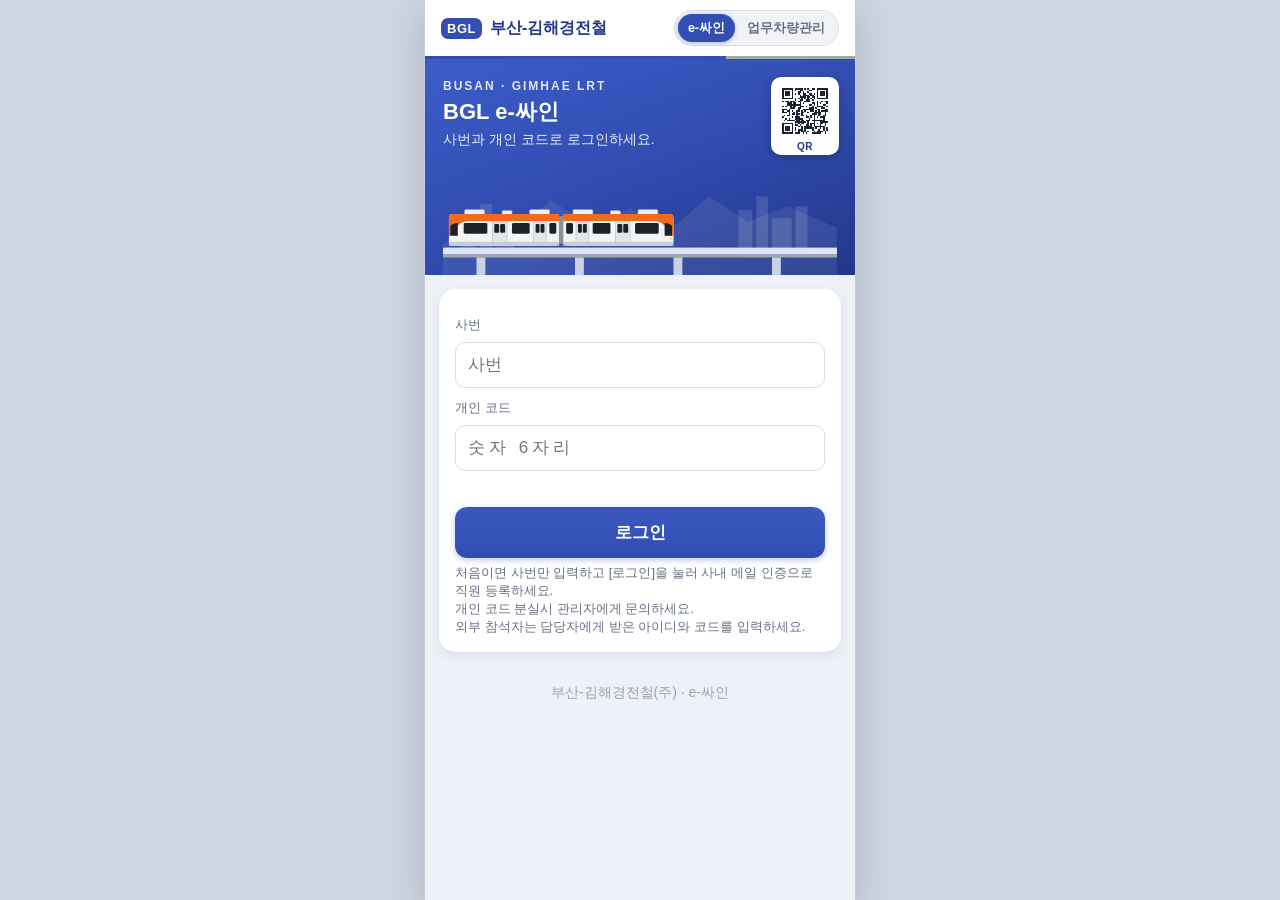
==== car.html @ 0f2ae74e "업무차량관리: 차량 관리 버튼 없앰, 목록 아래 차량 등록 박스, 카드 밀기(왼쪽 운행 기록·전표 등록, 오른쪽 차량 삭제) Co-Authored-By: Claude Opus 5." ====
<!DOCTYPE html>
<html lang="ko">
<head>
<meta charset="utf-8">
<link rel="preconnect" href="https://script.google.com" crossorigin>
<link rel="preconnect" href="https://script.googleusercontent.com" crossorigin>
<meta name="viewport" content="width=device-width, initial-scale=1, viewport-fit=cover">
<title>업무차량관리</title>
<style>
  /* 부산-김해경전철 CI 색 (전자서명 화면과 같음) */
  :root { --bg:#eef1f7; --card:#fff; --text:#1b2333; --sub:#667085; --pri:#324eb3; --pri2:#22378a; --gray:#9fa9aa; --ok:#12833b; --line:#d8dde8; --warn:#9a5b00; }
  * { box-sizing:border-box; -webkit-tap-highlight-color:transparent; }
  html, body { margin:0; height:100%; }
  html { touch-action:manipulation; }   /* 휴대폰: 두 번 탭 확대 제스처 끔 */
  body { font-family:-apple-system,"Noto Sans KR","Malgun Gothic",sans-serif; background:var(--bg); color:var(--text); }
  .hidden { display:none !important; }
  button { font-family:inherit; }

  /* ---------- 카메라 화면 ---------- */
  #cam { position:fixed; inset:0; display:flex; flex-direction:column; background:#111318; color:#fff; }
  .camTop { display:flex; align-items:center; justify-content:space-between; gap:8px; padding:calc(10px + env(safe-area-inset-top)) 16px 10px; }
  .camTop b { font-size:17px; flex:1; min-width:0; }
  .dnBtn { flex:none; height:34px; padding:0 12px; border-radius:17px; border:1.5px solid rgba(255,255,255,.5); background:rgba(255,255,255,.14); color:#fff; font-size:14px; font-weight:800; font-family:inherit; }
  .dnBtn.night { background:#1e2a5a; border-color:#8ea2ff; color:#dfe5ff; }
  .round { width:44px; height:44px; border-radius:50%; border:0; background:rgba(255,255,255,.14); color:#fff; display:flex; align-items:center; justify-content:center; }
  .round.on { background:#ffd34d; color:#1b2333; }
  .view { position:relative; flex:1; overflow:hidden; min-height:0; }
  #video { position:absolute; inset:0; width:100%; height:100%; object-fit:cover; transform-origin:50% 50%; background:#000; }
  .guide { position:absolute; left:8%; right:8%; top:38px; height:0; padding-bottom:26%; border:3px dashed #fff; border-radius:14px;
           box-shadow:0 0 0 9999px rgba(0,0,0,.45); }
  .guide.hit { border-style:solid; border-color:#5ee08a; }
  .camHint { position:absolute; z-index:2; left:0; right:0; top:10px; text-align:center; font-size:15px; margin:0; text-shadow:0 1px 3px #000; }
  .live { position:absolute; z-index:2; left:0; right:0; text-align:center; font-size:30px; font-weight:800; letter-spacing:2px; text-shadow:0 1px 4px #000; pointer-events:none; }
  .camCtl { position:absolute; left:0; right:0; bottom:14px; display:flex; flex-direction:column; align-items:center; gap:12px; }
  .ctlRow { display:flex; flex-wrap:wrap; justify-content:center; gap:6px; }   /* 밝기·줌 한 줄 */
  .zoom { display:flex; gap:4px; padding:4px; border-radius:999px; background:rgba(20,22,30,.75); }
  .zoom button { width:36px; height:40px; border-radius:999px; border:0; background:transparent; color:#fff; font-size:14px; }
  .zoom button.on { background:#fff; color:#1b2333; font-weight:800; font-size:15px; }
  .exp { display:flex; align-items:center; gap:4px; padding:4px; border-radius:999px; background:rgba(20,22,30,.75); font-size:13px; }
  .exp button { width:34px; height:40px; border-radius:999px; border:0; background:rgba(255,255,255,.14); color:#fff; font-size:20px; line-height:1; }
  .exp span { min-width:52px; text-align:center; }
  .exp b { font-size:15px; }
  .pill { padding:6px 12px; border-radius:999px; background:rgba(20,22,30,.8); font-size:13px; }
  .shRow { display:flex; align-items:center; justify-content:center; gap:22px; }
  .shutter { width:68px; height:68px; border-radius:50%; border:4px solid #fff; background:rgba(255,255,255,.25); }
  .shutter:active { background:#fff; }
  .txtBtn { border:0; background:transparent; color:#fff; font-size:14px; text-decoration:underline; min-height:44px; padding:0 6px; }
  .fallback { position:absolute; inset:0; display:flex; flex-direction:column; align-items:center; justify-content:center; gap:14px; padding:24px; text-align:center; }
  .fallback p { margin:0; font-size:15px; line-height:1.6; }
  .fallback .why { font-size:12px; color:#c9cfdc; line-height:1.5; max-width:320px; }
  .cropper { position:absolute; inset:0; background:#111318; }
  .cropStage { position:absolute; left:0; right:0; top:44px; bottom:150px; touch-action:none; overflow:hidden; }
  .cropStage img { position:absolute; inset:0; width:100%; height:100%; object-fit:contain; user-select:none; -webkit-user-drag:none; pointer-events:none; }
  .cbox { position:absolute; border:3px solid #5ee08a; border-radius:10px; box-shadow:0 0 0 9999px rgba(0,0,0,.5); pointer-events:none; }
  .cropCtl { position:absolute; left:0; right:0; bottom:12px; display:flex; flex-direction:column; align-items:center; gap:12px; padding:0 20px; }
  .cropCtl .sz { display:flex; align-items:center; gap:10px; width:100%; max-width:340px; font-size:13px; }
  .cropCtl input[type=range] { flex:1; accent-color:#fff; height:32px; }
  .cropCtl .two { display:grid; grid-template-columns:repeat(2, minmax(0,1fr)); gap:10px; width:100%; max-width:340px; }
  .sheet { background:#fff; color:var(--text); border-radius:22px 22px 0 0; padding:10px 20px calc(18px + env(safe-area-inset-bottom)); }
  .sheet .grab { width:40px; height:4px; border-radius:2px; background:var(--line); margin:0 auto 10px; }
  .sheet .top { display:flex; align-items:center; justify-content:space-between; margin-bottom:8px; }
  .sheet .no { font-size:20px; font-weight:900; color:var(--pri2); }

  /* ---------- 공통 (확인·완료 화면) ---------- */
  header { background:#fff; padding:10px 16px; padding-top:calc(10px + env(safe-area-inset-top)); display:flex; align-items:center; justify-content:space-between; gap:10px;
           border-bottom:3px solid var(--pri); position:relative; }
  header::after { content:''; position:absolute; left:0; right:0; bottom:-3px; height:3px; background:linear-gradient(90deg, var(--pri) 0 70%, var(--gray) 70% 100%); }
  .brand img { height:28px; width:auto; max-width:180px; display:block; }
  .wm { display:none; align-items:center; gap:8px; font-weight:800; font-size:15px; color:var(--pri2); white-space:nowrap; }
  .wm i { font-style:normal; background:var(--pri); color:#fff; border-radius:7px; padding:3px 6px; font-size:12px; }
  .brand.noimg img { display:none; } .brand.noimg .wm { display:flex; }
  header h1 { margin:0; font-size:13px; font-weight:700; color:var(--pri); background:#eef1fb; border:1px solid #cdd6f3; border-radius:20px; padding:4px 10px; white-space:nowrap; }
  .band { background:linear-gradient(160deg, #3d5cc8 0%, var(--pri) 45%, var(--pri2) 100%); color:#fff; padding:14px 18px; display:flex; align-items:center; justify-content:space-between; }
  .band b { font-size:18px; }
  .carChip { background:#fff; color:var(--pri2); font-weight:900; font-size:15px; padding:4px 10px; border-radius:8px; }
  .steps { display:flex; justify-content:center; gap:90px; padding:14px 22px 0; position:relative; }
  .steps::before { content:''; position:absolute; left:50%; width:90px; transform:translateX(-50%); top:27px; height:2px; background:var(--line); }
  .st1 { position:relative; z-index:1; display:flex; flex-direction:column; align-items:center; gap:4px; font-size:12px; color:var(--sub); }
  .st1 b { width:28px; height:28px; border-radius:50%; background:#fff; border:2px solid var(--line); display:flex; align-items:center; justify-content:center; font-size:13px; }
  .st1.on { color:var(--pri); font-weight:700; } .st1.on b { background:var(--pri); border-color:var(--pri); color:#fff; box-shadow:0 0 0 4px rgba(50,78,179,.18); }
  .st1.done { color:var(--pri); } .st1.done b { background:#e7ecfa; border-color:var(--pri); color:var(--pri); }
  main { padding:14px; max-width:560px; margin:0 auto; }
  .card { background:#fff; border-radius:16px; padding:16px; box-shadow:0 1px 2px rgba(16,24,40,.05), 0 4px 14px rgba(34,55,138,.07); margin-bottom:12px; }
  .card h2 { margin:0 0 12px; font-size:19px; }
  .box { background:#f3f6fd; border-radius:12px; padding:12px 14px; }
  .kmBox { display:flex; flex-direction:column; gap:8px; }
  .photos { display:grid; gap:8px; }
  .photos.two { grid-template-columns:repeat(2, minmax(0,1fr)); }
  .photos figure { margin:0; display:flex; flex-direction:column; gap:4px; }
  .photos figcaption { font-size:13px; font-weight:700; color:var(--sub); }
  .photos .ph { width:100%; height:120px; object-fit:contain; background:#111; border-radius:8px; display:block; }
  .photos:not(.two) .ph { height:170px; }
  .photos .none { height:120px; border-radius:8px; background:#e9edf5; color:var(--sub); font-size:13px; display:flex; align-items:center; justify-content:center; text-align:center; padding:6px; }
  .kmRow { display:flex; align-items:center; gap:8px; }
  .kmRow label { font-size:14px; color:var(--sub); flex:none; width:64px; }
  .kmIn { flex:1; min-width:0; font-size:24px; font-weight:800; color:var(--pri2); padding:8px 10px; border:1px solid var(--line); border-radius:10px; text-align:right; }
  .kmRow span { font-size:15px; color:var(--sub); }
  .kv { display:flex; justify-content:space-between; gap:10px; font-size:15px; }
  .kv span:first-child { color:var(--sub); }
  .kv b { text-align:right; }
  .cmp { font-size:13px; font-weight:700; display:flex; align-items:center; gap:6px; }
  .cmp.ok { color:var(--ok); } .cmp.warn { color:var(--warn); }
  .link { border:0; background:none; color:var(--pri); font-size:14px; font-weight:700; text-decoration:underline; padding:0; min-height:44px; align-self:flex-start; }
  .grid2 { display:grid; grid-template-columns:repeat(2, minmax(0,1fr)); gap:8px; }
  .fld { display:flex; flex-direction:column; gap:4px; margin-top:12px; }
  .fld label, .lbl { font-size:14px; font-weight:700; }
  .lbl small { font-weight:400; font-size:12px; color:var(--sub); margin-left:4px; }
  input[type=text], input[type=tel] { width:100%; font-size:17px; padding:11px 12px; border:1px solid var(--line); border-radius:10px; min-width:0; }
  input:focus { outline:none; border-color:var(--pri); box-shadow:0 0 0 3px rgba(50,78,179,.15); }
  .secret { -webkit-text-security:disc; letter-spacing:4px; }
  .chips { display:grid; grid-template-columns:repeat(4, minmax(0,1fr)); gap:6px; margin-top:6px; }
  .chips button { height:46px; border-radius:12px; border:1px solid #c9d0ee; background:#fff; color:var(--pri2); font-size:14px; padding:0 2px; line-height:1.15; word-break:keep-all; }
  .chips button.on { background:var(--pri); border-color:var(--pri); color:#fff; font-weight:800; }
  .sec { margin-top:14px; }
  .rc { margin-top:12px; display:flex; align-items:center; gap:10px; padding:10px 12px; border:1px dashed var(--pri); border-radius:12px; background:#f3f6fd; }
  .rc img { width:54px; height:54px; object-fit:cover; border-radius:8px; background:#ddd; }
  .rc .t { flex:1; display:flex; flex-direction:column; font-size:14px; font-weight:700; }
  .rc .t small { font-size:12px; font-weight:400; color:var(--sub); }
  .sbtn { height:44px; padding:0 14px; border:0; border-radius:10px; background:var(--pri); color:#fff; font-size:14px; font-weight:700; display:inline-flex; align-items:center; }
  .btn { width:100%; font-size:17px; padding:15px; border:0; border-radius:12px; font-weight:700; }
  .pri { background:linear-gradient(180deg, #3b58c0, var(--pri)); color:#fff; box-shadow:0 2px 6px rgba(50,78,179,.3); }
  .pri:disabled { opacity:.45; box-shadow:none; }
  .gray { background:#e6eaf0; color:var(--text); }
  .msg { color:#c0392b; font-size:14px; margin-top:10px; min-height:0; white-space:pre-line; }
  .msg:empty { display:none; }
  .note { background:#fff7e0; border:1px solid #f0d58a; color:#7a5a00; border-radius:10px; padding:10px 12px; font-size:14px; margin-bottom:12px; }
  .center { text-align:center; padding:26px 10px 10px; }
  .check { width:72px; height:72px; margin:0 auto 12px; border-radius:50%; background:var(--pri); color:#fff; display:flex; align-items:center; justify-content:center;
           box-shadow:0 0 0 10px rgba(50,78,179,.12); animation:pop .45s ease-out; }
  @keyframes pop { 0% { transform:scale(.4); opacity:0; } 70% { transform:scale(1.08); } 100% { transform:scale(1); opacity:1; } }
  .rows { display:flex; flex-direction:column; gap:10px; margin-top:14px; padding-top:14px; border-top:1px solid var(--line); text-align:left; }
  /* 오른쪽 위 전환 버튼: [전자서명][업무차량관리] 나란히. 지금 화면에 불(파랑)이 켜져 있고, 다른 쪽을 누르면 그쪽에 불이 들어오며 이동 */
  .appSw { display:flex; flex:none; padding:3px; gap:2px; border-radius:20px; background:#f0f2f6; border:1px solid #d8dde8; }
  .appSw .sw { height:28px; padding:0 10px; display:flex; align-items:center; border-radius:16px; font-size:12.5px; font-weight:700; white-space:nowrap;
    color:#667085; text-decoration:none; user-select:none; -webkit-user-select:none; transition:background .2s, color .2s, box-shadow .2s; }
  .appSw .sw.on { background:var(--pri); color:#fff; box-shadow:0 1px 4px rgba(50,78,179,.35); }
  .appSw:not(.go) .sw:not(.on):active { background:#e3e7ef; }
  header .brand img { max-width:130px; height:26px; }
  /* 업무차량관리 첫 화면: 차량 카드 [주행거리 촬영]. 카드를 왼쪽으로 밀면 [운행 기록]·[전표 등록], 오른쪽으로 밀면 [차량 삭제]. 목록 아래 [차량 등록] 박스 */
  .sbtn:disabled { opacity:.5; }
  .carBtns { flex:none; display:flex; flex-direction:column; gap:6px; }
  .carHead { display:flex; align-items:center; justify-content:space-between; gap:8px; margin-bottom:12px; } .carHead h2 { margin:0; }
  .carPanel { margin-bottom:12px; padding:12px; border:1px solid var(--line); border-radius:12px; font-size:14px; }
  .carPanel input { width:100%; font-size:17px; padding:11px 12px; border:1px solid var(--line); border-radius:10px; min-width:0; margin-top:8px; }
  .carAddRow { display:flex; gap:8px; } .carAddRow input { flex:1; width:auto; margin-top:0; }
  #carAddOk { flex:none; width:84px; padding:0; font-size:15px; }
  .carDelRow { display:flex; gap:8px; } .carDelRow input { flex:1; }
  .carPanelBtns { display:flex; gap:8px; margin-top:8px; } .carPanelBtns .btn { flex:1; padding:12px; font-size:15px; }
  .carPanel .btn.gray { background:#e4e7ec; color:var(--text); } .carPanel .btn.del { background:#b42318; color:#fff; }
  .carSw { position:relative; border-radius:12px; overflow:hidden; }   /* 카드 뒤에 버튼: 왼쪽으로 밀면 오른쪽 [운행 기록]·[전표 등록], 오른쪽으로 밀면 왼쪽 [차량 삭제] */
  .carSw .carAct { position:absolute; top:0; bottom:0; width:96px; display:flex; flex-direction:column; visibility:hidden; }
  .carSw .carActR { right:0; } .carSw .carActL { left:0; }
  .carSw.open .carActR, .carSw.openR .carActL, .carSw.drag .carAct { visibility:visible; }   /* 닫힌 카드는 둥근 모서리 뒤로 색이 비치지 않게 */
  .carSw.open .carActL, .carSw.openR .carActR { visibility:hidden; }
  .carAct > * { flex:1; display:flex; align-items:center; justify-content:center; border:0; border-radius:0; color:#fff; font-size:14px; font-weight:800; font-family:inherit; text-decoration:none; padding:0 6px; text-align:center; }
  .carAct > * + * { border-top:1px solid rgba(255,255,255,.55); }
  .carAct .carDel { background:#b42318; } .carAct .carRec { background:var(--pri); } .carAct .carRc { background:#2f6f8f; }
  .carSw .carItem { position:relative; background:#fff; transition:transform .2s ease-out; touch-action:pan-y; }
  .carSw.open .carItem { transform:translateX(-96px); } .carSw.openR .carItem { transform:translateX(96px); }
  .carHint { margin-top:8px; font-size:13px; color:var(--sub); }
  #crcTitle { display:block; font-size:17px; }
  .crcList { display:flex; flex-direction:column; gap:6px; margin-top:8px; max-height:240px; overflow-y:auto; }
  .crcRow { text-align:left; padding:10px; border:1px solid var(--line); border-radius:10px; background:#fff; font-size:14px; color:var(--text); }
  .crcRow.on { border-color:var(--pri); background:#eef1fb; font-weight:700; } .crcRow em { font-style:normal; font-size:12px; color:#9a5b00; margin-left:6px; }
  .crcShot { display:block; width:100%; margin-top:8px; padding:12px; font-size:15px; text-align:center; background:#e4e7ec; color:var(--text); }
  .crcShots { display:flex; gap:8px; } .crcShots .crcShot { flex:1; min-width:0; }
  .rcBtns { display:flex; flex-direction:column; gap:6px; flex:none; } .rcBtns .sbtn { justify-content:center; } .sbtn.alt { background:#e4e7ec; color:var(--text); }
  #crcThumb { display:block; max-width:100%; max-height:180px; margin:8px auto 0; border-radius:8px; }
  .recTbl td.rcCell { cursor:pointer; }
  .carModel { margin-left:6px; font-size:14px; font-weight:600; color:var(--sub); }
  .carList a.camBtn { display:flex; flex:none; justify-content:center; padding:0 12px; border:0; font-size:14px; color:#fff; }
  .carList a.camBtn.big { flex-direction:column; justify-content:center; gap:4px; width:116px; height:90px; padding:0 8px; font-size:15px; }   /* 주행거리 촬영: 두 줄 높이 */
  .camBtn { flex:none; display:flex; align-items:center; gap:6px; height:44px; padding:0 14px; border-radius:12px; text-decoration:none;
    background:linear-gradient(180deg, #3b58c0, var(--pri)); color:#fff; font-size:14px; font-weight:800; box-shadow:0 2px 6px rgba(50,78,179,.3); }
  /* 운행기록 페이지 */
  .recTool { display:flex; gap:8px; }
  .recTool select { flex:1; min-width:0; font-size:15px; padding:0 10px; height:44px; border:1px solid var(--line); border-radius:10px; background:#fff; font-family:inherit; }
  .recTool .sbtn { flex:none; }
  .recTool .mBtn { flex:none; width:40px; height:44px; border:1px solid var(--line); border-radius:10px; background:#fff; color:var(--pri); font-size:14px; }
  .recTool .mBtn:disabled { opacity:.35; }
  /* 운행기록 표 (엑셀 형식): 폰 폭에서는 표만 가로 스크롤, 날짜 열 고정 */
  .recTbl { overflow-x:auto; -webkit-overflow-scrolling:touch; border:1px solid #c8ced9; border-radius:8px; }
  .recTbl table { border-collapse:collapse; width:100%; font-size:13px; white-space:nowrap; }
  .recTbl th, .recTbl td { border:1px solid #d5dae3; padding:8px 8px; text-align:left; }
  .recTbl tr > :first-child { border-left:0; } .recTbl tr > :last-child { border-right:0; }
  .recTbl thead th { border-top:0; background:#e9edf5; color:var(--pri2); font-weight:800; text-align:center; position:sticky; top:0; }
  .recTbl th:first-child, .recTbl td:first-child { position:sticky; left:0; z-index:1; background:#fff; box-shadow:1px 0 0 #d5dae3; }
  .recTbl thead th:first-child { background:#e9edf5; z-index:2; }
  .recTbl tbody tr { cursor:pointer; }
  .recTbl tbody tr:nth-child(even) td { background:#f8f9fc; }
  .recTbl tbody tr:active td { background:#e6ecfb; }
  .recTbl tbody tr:last-child td { border-bottom:0; }
  .recTbl .n { text-align:right; font-variant-numeric:tabular-nums; } .recTbl .n b { color:var(--pri2); }
  .recTbl .c { text-align:center; }
  .recTbl button.rcv { height:28px; padding:0 10px; border-radius:7px; border:1px solid #f0c48a; color:#9a5b00; background:#fff8ec; font-size:12px; font-weight:700; }
  /* 전표 창 */
  .rcOver { position:fixed; inset:0; z-index:45; background:rgba(0,0,0,.88); display:flex; flex-direction:column; align-items:center; justify-content:center; padding:16px; gap:10px; }
  .rcOver img { max-width:100%; max-height:84vh; border-radius:8px; background:#fff; }
  .rcOver p { margin:0; color:#fff; font-size:14px; text-align:center; }
  .carList { display:flex; flex-direction:column; gap:8px; margin-top:10px; }
  .carItem { display:flex !important; align-items:center; justify-content:space-between; gap:10px; }
  .carItem .ci { display:flex; flex-direction:column; gap:3px; min-width:0; }
  .carItem .ci b { font-size:19px; }
  .carItem .ci small { font-size:13px; font-weight:500; color:var(--sub); }
  .carItem .go { flex:none; font-size:14px; font-weight:700; color:var(--pri); }
  .tag { display:inline-block; font-size:12px; font-weight:800; border-radius:6px; padding:2px 7px; margin-right:6px; vertical-align:1px; }
  .tag.run { background:#fdebdd; color:#8a3f0a; } .tag.idle { background:#e3f4ea; color:#17663a; }
  .carList a { display:block; padding:14px; border:1px solid var(--line); border-radius:12px; text-decoration:none; color:var(--text); font-size:17px; font-weight:700; }
  .spin { display:inline-block; width:16px; height:16px; border:2px solid rgba(255,255,255,.5); border-top-color:#fff; border-radius:50%; animation:sp 1s linear infinite; vertical-align:-3px; margin-right:6px; }
  @keyframes sp { to { transform:rotate(360deg); } }
  @media (min-width: 600px) and (min-height: 601px) {
    html { background:#cfd5e1; }
    body { max-width:430px; margin:0 auto; box-shadow:0 0 0 1px #c3cad8, 0 10px 40px rgba(16,24,48,.18); position:relative; }
    #cam { left:50%; right:auto; width:430px; transform:translateX(-50%); }
  }
</style>
</head>
<body>

<!-- ===== 1. 카메라 (QR로 들어오면 바로) ===== -->
<section id="cam" class="hidden">
  <div class="camTop">
    <b id="camTitle">운행 시작 · 탑승 km</b>
    <button class="dnBtn" id="dayNight" type="button" aria-label="주간·야간 모드 바꾸기">주간</button>
    <button class="round hidden" id="torch" type="button" aria-label="플래시 켜기">
      <svg width="20" height="20" viewBox="0 0 24 24" fill="none" stroke="currentColor" stroke-width="2" stroke-linecap="round" stroke-linejoin="round" aria-hidden="true"><path d="M13 2 4 14h7l-1 8 9-12h-7z"/></svg>
    </button>
  </div>
  <div class="view" id="view">
    <video id="video" playsinline muted autoplay></video>
    <p class="camHint" id="camHint">계기판 주행거리를 박스 안에 맞춰주세요</p>
    <div class="guide" id="guide"></div>
    <div class="live" id="live"></div>
    <div class="camCtl" id="camCtl">
      <div class="ctlRow">
      <div class="exp hidden" id="expRow" role="group" aria-label="밝기 조절">
        <button type="button" id="expDn" aria-label="더 어둡게">−</button><span>밝기 <b id="expVal">0</b><small id="expAuto"></small></span><button type="button" id="expUp" aria-label="더 밝게">＋</button>
      </div>
      <div class="zoom" id="zoom" role="group" aria-label="줌">
        <button type="button" data-z="1" aria-label="줌 1배">1×</button><button type="button" data-z="2" aria-label="줌 2배">2×</button><button type="button" data-z="3" aria-label="줌 3배">3×</button><button type="button" data-z="5" aria-label="줌 5배">5×</button>
      </div>
      </div>
      <span class="pill" id="ocrState">숫자 인식 준비 중 · 가운데 버튼으로 바로 촬영 가능</span>
      <div class="shRow">
        <span style="width:72px"></span>
        <button class="shutter" id="shutter" type="button" aria-label="지금 촬영"></button>
        <span style="width:72px"></span>
      </div>
    </div>
    <div class="fallback hidden" id="fallback">
      <p id="fbText">이 화면에서 카메라를 바로 열 수 없습니다.<br>아래 버튼으로 계기판 주행거리를 찍어 주세요.</p>
      <label class="btn pri" style="max-width:280px;display:block;text-align:center">카메라로 촬영<input type="file" id="fileKm" accept="image/*" capture="environment" hidden></label>
      <button class="txtBtn" id="camRetry" type="button">실시간 카메라 다시 시도</button>
      <button class="txtBtn" id="manual2" type="button">숫자 직접 입력</button>
      <p class="why" id="fbWhy"></p>
    </div>
    <div class="cropper hidden" id="cropper">
      <p class="camHint" style="top:12px">주행거리 숫자에 박스를 맞춰 주세요 · 끌어서 이동</p>
      <div class="cropStage" id="cropStage"><img id="cropImg" alt="찍은 계기판 사진"><div class="cbox" id="cbox"></div></div>
      <div class="cropCtl">
        <label class="sz">박스 크기<input type="range" id="cSize" min="10" max="95" value="55"></label>
        <div class="two">
          <label class="btn gray" style="display:block;text-align:center;padding:14px 6px">다시 찍기<input type="file" id="fileKm2" accept="image/*" capture="environment" hidden></label>
          <button class="btn pri" id="cropUse" type="button" style="padding:14px 6px">이 영역 사용</button>
        </div>
      </div>
    </div>
  </div>
  <div class="sheet" id="sheet">
    <div class="grab"></div>
    <div class="top"><span class="no" id="shCar"></span><span class="pill" id="shState"></span></div>
    <div id="shRows" style="display:flex; flex-direction:column; gap:6px"></div>
  </div>
</section>

<!-- 확인·완료 화면 공통 머리 -->
<div id="chrome" class="hidden">
  <header>
    <div class="brand" id="brand">
      <img alt="부산-김해경전철" referrerpolicy="no-referrer" src="https://www.bglrt.com/_res/english/img/inc/logo_bgl%28k%29.png"
        onerror="if(!this.dataset.alt){this.dataset.alt=1;this.src='https://www.bglrt.com/_res/default/img/sub/p00563_img05_04.png';}else{document.getElementById('brand').className='brand noimg';}">
      <span class="wm"><i>BGL</i>부산-김해경전철</span>
    </div>
    <div class="appSw" id="appSw" role="tablist"><a class="sw" data-k="sign" href="#" role="tab" aria-selected="false">e-싸인</a><a class="sw on" data-k="car" href="?" role="tab" aria-selected="true">업무차량관리</a></div>
  </header>
  <div class="band"><b id="bandTitle">운행 시작</b><span class="carChip" id="bandCar"></span></div>
</div>

<!-- ===== 2. 확인 ===== -->
<section id="cf" class="hidden">
  <div class="steps"><div class="st1 done"><b>1</b><span id="st1Label">탑승 km</span></div><div class="st1 on"><b>2</b>확인</div></div>
  <main>
    <div class="note hidden" id="cfNote"></div>
    <div class="card">
      <h2 id="cfTitle">운행 시작 확인</h2>
      <div class="box kmBox">
        <div class="photos" id="photos"></div>
        <div id="kmInputs" class="hidden" style="display:flex;flex-direction:column;gap:8px">
          <div class="kmRow"><label for="km0">탑승 km</label><input type="text" id="km0" class="kmIn" inputmode="numeric" autocomplete="off" maxlength="9"><span>km</span></div>
          <div class="kmRow"><label for="km">하차 km</label><input type="text" id="km" class="kmIn" inputmode="numeric" autocomplete="off" maxlength="9"><span>km</span></div>
          <div class="cmp" id="kmCmp"></div>
        </div>
        <button class="link" id="retake" type="button">사진 다시 촬영</button>
      </div>

      <div class="grid2 hidden" id="idBox" style="margin-top:4px">
        <div class="fld"><label for="nm">사번</label><input type="tel" id="nm" autocomplete="off" inputmode="numeric" pattern="[0-9]*" maxlength="20"></div>
        <div class="fld"><label for="pc">개인 코드</label><input type="text" id="pc" class="secret" inputmode="numeric" maxlength="6" autocomplete="off"></div>
      </div>
      <a class="btn gray hidden" id="regLink" href="sign.html" style="display:block;text-align:center;margin-top:10px;text-decoration:none">e-싸인에서 직원 등록</a>

      <div id="endBox" class="hidden">
        <div class="sec"><span class="lbl">행선지<small>이 차량에서 자주 쓰는 곳 자동 선택</small></span><div class="chips" id="routes" role="group" aria-label="행선지"></div>
          <input type="text" id="routeEtc" class="hidden" placeholder="행선지 입력" maxlength="30" style="margin-top:8px" aria-label="기타 행선지"></div>
        <div class="sec"><span class="lbl">운행목적<small>이 차량에서 자주 쓰는 항목 자동 선택</small></span><div class="chips" id="reasons" role="group" aria-label="운행목적"></div>
          <input type="text" id="reasonEtc" class="hidden" placeholder="운행목적 입력" maxlength="30" style="margin-top:8px" aria-label="기타 운행목적"></div>
        <div class="rc hidden" id="rcBox">
          <img id="rcThumb" class="hidden" alt="신용카드 전표">
          <div class="t">신용카드 전표<small id="rcText"></small></div>
          <div class="rcBtns"><label class="sbtn" id="rcBtn">전표 촬영<input type="file" id="rcFile" accept="image/*" capture="environment" hidden></label>
            <label class="sbtn alt">사진 선택<input type="file" id="rcFile2" accept="image/*" hidden></label></div>
        </div>
        <div class="sec"><span class="lbl"><label for="memo">특이사항</label><small>차량 관련 내용이 있으면 입력 (선택)</small></span>
          <input type="text" id="memo" placeholder="예: 타이어 공기압 경고등 켜짐" maxlength="100" autocomplete="off"></div>
      </div>
      <div class="msg" id="msg"></div>
    </div>
    <button class="btn pri" id="submit" type="button">운행 시작</button>
  </main>
</section>

<!-- ===== 3. 완료 ===== -->
<section id="done" class="hidden">
  <main>
    <div class="card center">
      <div class="check"><svg width="36" height="36" viewBox="0 0 24 24" fill="none" stroke="#fff" stroke-width="2.6" stroke-linecap="round" stroke-linejoin="round" aria-hidden="true"><path d="M5 12.5 10 17.5 19 7"/></svg></div>
      <h2 id="doneTitle" style="margin:0">운행이 시작되었습니다</h2>
      <div class="rows" id="doneRows"></div>
      <button class="btn pri hidden" id="doneHome" type="button" style="margin-top:18px">차량 목록으로</button>
      <p style="font-size:13px;color:var(--sub);margin:12px 0 0">이 화면은 닫아도 됩니다.</p>
    </div>
  </main>
</section>

<!-- ===== 업무차량관리 첫 화면 (주소만 열면): 차량 목록 (차량마다 주행거리 촬영 · 운행 기록) ===== -->
<section id="home" class="hidden">
  <main>
    <div class="card">
      <div class="carHead"><h2>차량 목록</h2></div>
      <div class="carHint" style="margin:-6px 0 10px">카드 밀기: 왼쪽 운행 기록·전표 등록, 오른쪽 차량 삭제</div>
      <div class="carPanel hidden" id="carDelBox">
        <b id="carDelNo"></b> 차량을 삭제합니다. 운행 기록은 남습니다. 관리자만 삭제할 수 있습니다.
        <div class="carDelRow"><input type="tel" id="carDelPin" placeholder="관리자 사번" inputmode="numeric" maxlength="20" autocomplete="off"><input type="text" id="carDelPw" class="secret" placeholder="개인 코드 6자리" inputmode="numeric" maxlength="6" autocomplete="off"></div>
        <div class="carPanelBtns"><button type="button" class="btn gray" id="carDelNoBtn">취소</button><button type="button" class="btn del" id="carDelOk">삭제</button></div>
        <div class="msg" id="carDelMsg"></div>
      </div>
      <div class="carPanel hidden" id="carRcBox">
        <b id="crcTitle"></b>
        <div class="crcList" id="crcList"></div>
        <div class="hidden" id="crcForm">
          <img id="crcThumb" class="hidden" alt="전표 사진">
          <div class="crcShots"><label class="btn gray crcShot" id="crcShot">전표 촬영<input type="file" id="crcFile" accept="image/*" capture="environment" hidden></label>
            <label class="btn gray crcShot">사진 선택<input type="file" id="crcFile2" accept="image/*" hidden></label></div>
          <input type="tel" id="crcPin" placeholder="사번" autocomplete="off" inputmode="numeric" pattern="[0-9]*" maxlength="20">
          <input type="text" id="crcPc" class="secret" placeholder="개인 코드 6자리" autocomplete="off" inputmode="numeric" maxlength="6">
        </div>
        <div class="carPanelBtns"><button type="button" class="btn gray" id="crcNo">취소</button><button type="button" class="btn pri" id="crcOk" disabled>등록</button></div>
        <div class="msg" id="crcMsg"></div>
      </div>
      <div class="msg" id="carNote"></div>
      <div class="carList" id="carList2"><div style="padding:14px;color:var(--sub);font-size:14px">불러오는 중…</div></div>
    </div>
    <div class="card" id="carAddBox">
      <div class="carHead"><h2>차량 등록</h2></div>
      <div class="carAddRow"><input type="text" id="carNo" placeholder="예: 12가1234 스타리아" autocomplete="off" maxlength="40"><button type="button" class="btn pri" id="carAddOk">등록</button></div>
      <div class="msg" id="carAddMsg"></div>
    </div>
  </main>
</section>

<!-- ===== 운행기록 (차량별 보기 · 수정 · 전표 · 엑셀) ===== -->
<section id="rec" class="hidden">
  <main>
    <div class="card">
      <div class="recTool">
        <button class="mBtn" id="rPrev" type="button" aria-label="이전 달">◀</button>
        <select id="rMonth" aria-label="조회 월"></select>
        <button class="mBtn" id="rNext" type="button" aria-label="다음 달">▶</button>
        <button class="sbtn" id="rXlsx" type="button">엑셀</button>
      </div>
    </div>
    <div class="card">
      <div id="rRows"><div style="padding:14px 0;color:var(--sub);font-size:14px">불러오는 중…</div></div>
    </div>
  </main>
</section>

<!-- 주유 전표 보기 -->
<div class="rcOver hidden" id="rcOver" role="dialog" aria-label="주유 전표">
  <img id="rcBig" alt="주유 신용카드 전표">
  <p id="rcCap"></p>
  <p style="font-size:12px;opacity:.7">아무 곳이나 누르면 닫힙니다</p>
</div>

<!-- ===== 차량 선택 / 오류 ===== -->
<section id="need" class="hidden">
  <main>
    <div class="card">
      <h2>처음 한 번 로그인이 필요합니다</h2>
      <div style="font-size:14px;color:var(--sub)">이 휴대폰으로 운행을 시작하려면 사번과 개인 코드를 한 번 입력하세요. 다음부터는 QR만 찍으면 바로 운행을 시작합니다.</div>
      <div class="hidden" id="needIos" style="font-size:13.5px;margin-top:10px;padding:10px 12px;border-radius:10px;background:#fff6e5;color:#7a4b00;line-height:1.5"><b>아이폰 안내</b><br>사파리는 이 화면을 오래(사파리를 쓴 날로 7일 넘게) 열지 않으면 로그인 기록을 지울 수 있습니다. 그때는 이 화면에서 사번과 개인 코드를 한 번 더 입력하면 됩니다.</div>
      <div class="grid2" style="margin-top:4px">
        <div class="fld"><label for="ndPin">사번</label><input type="tel" id="ndPin" autocomplete="off" inputmode="numeric" pattern="[0-9]*" maxlength="20"></div>
        <div class="fld"><label for="ndPc">개인 코드</label><input type="text" id="ndPc" class="secret" inputmode="numeric" maxlength="6" autocomplete="off" enterkeyhint="go"></div>
      </div>
      <button class="btn pri" id="ndOk" type="button" style="width:100%;margin-top:12px">확인</button>
      <div id="ndMsg" style="font-size:14px;color:#c0392b;margin-top:8px;min-height:1em"></div>
      <a class="btn gray hidden" id="ndReg" href="sign.html" style="display:block;text-align:center;margin-top:8px;text-decoration:none">e-싸인에서 직원 등록</a>
    </div>
  </main>
</section>

<section id="pick" class="hidden">
  <main>
    <div class="card">
      <h2>차량을 확인할 수 없습니다</h2>
      <div style="font-size:14px;color:var(--sub)" id="pickText">차량에 붙은 QR을 다시 찍거나, 아래에서 차량을 고르세요.</div>
      <div class="carList" id="carList"></div>
    </div>
  </main>
</section>

<script>
/* ▼▼▼ 여기만 고치세요: 전자서명 웹 앱 배포 주소 (…/exec 로 끝남) ▼▼▼ */
var API = 'https://script.google.com/macros/s/AKfycbwjudREVuPqSxXknvG5XClW_tQKbD-4wkCJkyeZt0KKY-spuDCymTt9O5j_6L28Z9QK/exec';
/* ▲▲▲ */
var INIT = {};
var S = { mode: 'start', km: '', kmImg: '', receipt: '', reason: '', route: '', busy: false };
var ME_KEY = 'bglPin';     // 이 휴대폰에서 마지막으로 쓴 사번 (e-싸인 로그인과 같은 칸)
var $ = function (id) { return document.getElementById(id); };
function esc(s) { return String(s == null ? '' : s).replace(/[&<>"']/g, function (c) { return { '&': '&amp;', '<': '&lt;', '>': '&gt;', '"': '&quot;', "'": '&#39;' }[c]; }); }
function fmt(n) { return (n === '' || n == null || isNaN(n)) ? '' : Number(n).toLocaleString('ko-KR'); }
function digits(s) { return String(s || '').replace(/\D/g, ''); }
function device() { return { ua: navigator.userAgent, scr: screen.width + 'x' + screen.height, touch: navigator.maxTouchPoints || 0 }; }
/** 서버(Apps Script) 호출: text/plain POST (사전 요청 없이 다른 주소에서 호출 가능) */
function call(fn, p) {
  return fetch(API, { method: 'POST', headers: { 'Content-Type': 'text/plain;charset=utf-8' }, body: JSON.stringify({ fn: fn, p: p }) })
    .then(function (r) { if (!r.ok) throw new Error('서버 응답 오류 (' + r.status + ')'); return r.json(); })
    .then(function (j) { if (!j.ok) throw new Error(j.error || '오류가 났습니다.'); return j.data; },
          function (e) { throw new Error(e && e.message && /서버/.test(e.message) ? e.message : '서버에 연결할 수 없습니다. 인터넷 연결을 확인하세요.'); });
}
function errText(e) { return String(e && e.message || e || '오류가 났습니다.').replace(/^Exception:\s*/, ''); }
function show(id) {
  ['cam', 'cf', 'done', 'pick', 'home', 'rec', 'need'].forEach(function (x) { $(x).classList.toggle('hidden', x !== id); });
  $('chrome').classList.toggle('hidden', id === 'cam');
  $('bandCar').classList.toggle('hidden', id === 'home');     // 첫 화면(차량 목록)은 오른쪽 칩 없음. 운행기록은 오른쪽 칩에 차량번호
  window.scrollTo(0, 0);
  CUR = id; navSync();
}

/* ---------- 휴대폰 [뒤로가기] ----------
 * 화면 단계만큼 브라우저 기록을 쌓아 둠 → 뒤로가기를 누를 때마다 한 단계씩 앞 화면으로
 *   확인 화면 → 다시 촬영, 촬영·완료 화면 → 업무차량관리 첫 화면 (QR로 바로 들어왔을 때. 첫 화면에서 들어왔으면 첫 화면으로 돌아감)
 *   차량 목록·운행기록 화면은 브라우저 기본 동작 */
var CUR = '', NAV = { n: 0, skip: 0, t: null, q: false };
var FROM_HOME = (function () { try { return document.referrer.indexOf(location.origin + location.pathname) === 0; } catch (e) { return false; } })();
function navDepth() {
  var base = FROM_HOME ? 0 : 1;                     // QR로 바로 들어왔으면 촬영 화면 뒤에 '첫 화면' 한 칸
  return CUR === 'cf' ? base + 1 : (CUR === 'cam' || CUR === 'done') ? base : 0;
}
function navSync() {
  if (NAV.q) return;
  NAV.q = true;
  setTimeout(function () {
    NAV.q = false;
    if (NAV.skip > 0) return;
    var want = navDepth();
    while (NAV.n < want) { try { history.pushState({ nav: NAV.n + 1 }, ''); NAV.n++; } catch (e) { break; } }
    if (NAV.n > want) {
      var k = NAV.n - want; NAV.n = want; NAV.skip++;
      clearTimeout(NAV.t); NAV.t = setTimeout(function () { if (NAV.skip) { NAV.skip = 0; navSync(); } }, 1500);
      try { history.go(-k); } catch (e) { NAV.skip--; }
    }
  }, 0);
}
window.addEventListener('popstate', function () {
  if (NAV.skip > 0) { NAV.skip--; if (!NAV.skip) navSync(); return; }   // 우리가 되돌린 것
  if (NAV.n === 0) return;
  NAV.n--;
  if (S.busy) { navSync(); return; }                                  // 저장 중에는 그대로
  if (CUR === 'cf') openCam();
  else if (CUR === 'cam' || CUR === 'done') { stopCam(); location.replace(HOME); }
});
function loadMe() { try { return localStorage.getItem(ME_KEY) || ''; } catch (e) { return ''; } }
/** 개인 코드 칸: 복사·잘라내기·끌기·길게 눌러 메뉴·선택 막기 */
['copy', 'cut', 'dragstart', 'contextmenu'].forEach(function (t) {
  document.addEventListener(t, function (e) { if (e.target && e.target.classList && e.target.classList.contains('secret')) e.preventDefault(); });
});
document.addEventListener('select', function (e) { var el = e.target; if (el && el.classList && el.classList.contains('secret')) { var n = el.value.length; el.setSelectionRange(n, n); } });
/** 차량번호 + 차종 표시 */
function carLabel(no, model) { return (no || '') + (model ? ' ' + model : ''); }
/** 기기 열쇠: 이 휴대폰으로 e-싸인에 로그인한 적이 있으면 있음 (같은 GitHub 주소라 e-싸인 화면과 같이 씀) */
function devKey() { try { return localStorage.getItem('bglDev') || ''; } catch (e) { return ''; } }
/** 운행 시작 전: 로그인 기록이 없으면 사진을 찍기 전에 안내 */
var NEED_FROM = '';                                    // 'boot': 사진 찍기 전 → 로그인 뒤 카메라, 'submit': 확인 화면에서 → 로그인 뒤 확인 화면
var IOS = /iPhone|iPad|iPod/.test(navigator.userAgent) || (/Macintosh/.test(navigator.userAgent) && navigator.maxTouchPoints > 1);
function showNeed(from) {
  NEED_FROM = from || 'boot';
  if (NEED_FROM === 'boot') stopCam();
  $('bandTitle').textContent = '운행 시작'; $('bandCar').textContent = carLabel(INIT.car, INIT.model);
  $('needIos').classList.toggle('hidden', !IOS);
  $('ndPin').value = loadMe(); $('ndPc').value = ''; $('ndMsg').textContent = ''; $('ndReg').classList.add('hidden'); $('ndOk').disabled = false;
  show('need');
}
function needLogin() {
  var pin = $('ndPin').value.trim(), pc = digits($('ndPc').value), m = $('ndMsg');
  if (!pin) { m.textContent = '사번을 입력하세요.'; $('ndPin').focus(); return; }
  if (pc.length !== 6) { m.textContent = '개인 코드 숫자 6자리를 입력하세요.'; $('ndPc').focus(); return; }
  $('ndOk').disabled = true; m.textContent = '';
  call('carDevLogin', { pin: pin, pcode: pc, dev: devKey() }).then(function (r) {
    $('ndOk').disabled = false;
    if (r.unregistered) { m.textContent = unregText(r); $('ndReg').classList.remove('hidden'); return; }
    if (r.needCode) { m.textContent = '코드를 입력해 주세요.'; $('ndPc').focus(); return; }
    try { localStorage.setItem('bglDev', r.dev); } catch (x) {}
    saveMe(pin); $('ndPc').value = '';
    if (NEED_FROM === 'submit') { show('cf'); msg(r.name + ' 님 확인되었습니다. [운행 시작]을 눌러 주세요.'); return; }
    show('cam'); startCam(); openCam();
  }).catch(function (e) { $('ndOk').disabled = false; $('ndPc').value = ''; m.textContent = errText(e); });
}
$('ndOk').addEventListener('click', needLogin);
$('ndPc').addEventListener('keydown', function (e) { if (e.key === 'Enter') { e.preventDefault(); needLogin(); } });
function saveMe(pin) { try { localStorage.setItem(ME_KEY, pin); } catch (e) {} }
/** 미등록 응답 안내 문구 */
function unregText() { return '등록되지 않은 직원입니다. e-싸인에서 직원 등록을 해 주세요.'; }
/** e-싸인에 직원으로 로그인해 있는지 (같은 탭에서 넘어온 경우) */
function isStaff() { try { var s = JSON.parse(sessionStorage.getItem('bglStaff') || 'null'); return !!(s && s.token); } catch (e) { return false; } }

/* ===================== 시작 ===================== */
/** QR(주소?car=차량번호)로 열리면: 카메라를 먼저 켜고, 그동안 차량 정보를 받아 옴 */
function boot() {
  appSwitch($('appSw'), 'car', { sign: SIGN, car: HOME });
  var q = new URLSearchParams(location.search), car = q.get('car') || '';
  if (!car && !isStaff()) { location.replace(SIGN); return; }   // 차량 QR이 아니면 로그인부터
  if (q.has('rec')) return showRec(q.get('rec') || '');
  if (!car) return showHome();
  $('camTitle').textContent = '차량 정보 불러오는 중…';
  $('shCar').textContent = car; $('shState').textContent = '확인 중';
  shRows([['이전 종료 km', '…'], ['최근 운행', '…']]);   // 정보가 와도 칸 높이가 그대로이도록 2줄을 미리
  show('cam');
  if (car) startCam();
  fetch(API + '?api=car&fn=init&car=' + encodeURIComponent(car))
    .then(function (r) { return r.json(); })
    .then(function (j) {
      INIT = j.ok ? j.data : { error: j.error };
      INIT.url = location.origin + location.pathname;
      if (INIT.error || INIT.needCar) { stopCam(); return showPick(); }
      setInit(INIT);
      if (S.mode === 'start' && !devKey()) return showNeed('boot');   // 로그인한 적 없는 휴대폰: 운행 시작 불가 (종료는 사번·개인 코드로 그대로)
      if (PENDING) return finishCapture();             // 정보가 오기 전에 이미 촬영함
      openCam();
    })
    .catch(function () { stopCam(); INIT = { error: '서버에 연결할 수 없습니다. 인터넷 연결 또는 페이지의 API 주소를 확인하세요.', url: location.origin + location.pathname }; showPick(); });
}
function setInit(init) {
  INIT.st = init.st; INIT.mode = init.mode; INIT.car = init.car; INIT.model = init.model || '';
  if (init.reasons) INIT.reasons = init.reasons;
  if (init.routes) INIT.routes = init.routes;
  S.mode = init.mode;
  S.reason = init.st.freq.reason; S.route = init.st.freq.route;
}
var HOME = location.origin + location.pathname;     // 업무차량관리 첫 화면 (주소만)
var SIGN = HOME.replace(/[^\/]*$/, '') + 'sign.html';   // 전자서명: 같은 저장소의 sign.html (구글 웹 앱 주소로 가면 '구글 사용자가 만든 앱' 알림이 뜸)
/** 오른쪽 위 전환 버튼 [전자서명][업무차량관리]: 누른 쪽에 불이 들어오며 그 화면으로 이동
 *  지금 켜진 버튼(업무차량관리)을 누르면 업무차량관리 첫 화면으로 */
function appSwitch(sw, here, urls) {
  var gone = false, btns = sw.querySelectorAll('.sw');
  var light = function (k) { [].forEach.call(btns, function (x) { var on = x.dataset.k === k; x.classList.toggle('on', on); x.setAttribute('aria-selected', on); }); };
  [].forEach.call(btns, function (b) {
    b.href = urls[b.dataset.k] || '#';
    b.addEventListener('click', function (e) {
      e.preventDefault();
      var k = b.dataset.k, url = urls[k];
      if (gone || !url) return;
      if (CUR === 'cam' || CUR === 'cf' || CUR === 'done') return;   // 운행 시작·종료 화면에서는 반응 없음
      if (k === here && !location.search) return;            // 이미 첫 화면
      gone = true; sw.classList.add('go'); light(k);
      setTimeout(function () { location.href = url; }, 220);
      setTimeout(function () { gone = false; sw.classList.remove('go'); light(here); }, 4000);
    });
  });
}
window.addEventListener('pageshow', function (e) { if (e.persisted) location.reload(); });   // 뒤로 오기: 버튼 불·목록 새로

/* ===================== 차량 목록 · 운행 기록 ===================== */
function apiGet(fn, car) {
  return fetch(API + '?api=car&fn=' + fn + (car ? '&car=' + encodeURIComponent(car) : ''))
    .then(function (r) { return r.json(); })
    .then(function (j) { if (!j.ok) throw new Error(j.error || '오류가 났습니다.'); return j.data; });
}
/** 빠른 화면: 지난번 받은 값(이 휴대폰에 저장)으로 바로 그리고, 서버 응답이 오면 최신 값으로 다시 그림.
 *  저장본이 있으면 서버 오류는 조용히 넘김 (저장·운행 시작/종료는 언제나 서버에서 확인) */
function cachedGet(fn, car, draw, fail) {
  var key = 'bglCar:' + fn + ':' + (car || ''), old = null, had = false;
  try { old = localStorage.getItem(key); } catch (x) {}
  if (old) { try { draw(JSON.parse(old), true); had = true; } catch (x) { old = null; } }
  apiGet(fn, car).then(function (d) {
    var s = JSON.stringify(d);
    try { localStorage.setItem(key, s); } catch (x) {}
    if (s !== old) draw(d, false);
  }).catch(function (e) { if (!had) fail(e); });
}
function stateTag(run) { return run ? '<span class="tag run">운행 중</span>' : '<span class="tag idle">대기 중</span>'; }
/* ---------- 업무차량관리 첫 화면: 차량 목록 (카드마다 주행거리 촬영 · 운행 기록) ---------- */
function showHome() {
  show('home');
  $('bandTitle').textContent = '업무차량관리'; $('bandCar').textContent = '';
  cachedGet('list', '', function (d) {
    $('carList2').innerHTML = (d.cars || []).map(function (c) {
      var sub = c.last ? fmt(c.last.km) + ' km' : '운행 기록 없음';      // 주행거리만 (운전자·날짜·시각은 운행 기록에서)
      return '<div class="carSw"><div class="carAct carActL"><button type="button" class="carDel" data-car="' + esc(c.no) + '"' + (c.run ? ' data-run="1"' : '') + '>차량<br>삭제</button></div>' +
        '<div class="carAct carActR"><a class="carRec" href="?rec=' + encodeURIComponent(c.no) + '" aria-label="' + esc(c.no) + ' 운행 기록">운행<br>기록</a>' +
        '<button type="button" class="carRc" data-car="' + esc(c.no) + '" data-model="' + esc(c.model || '') + '">전표<br>등록</button></div>' +
        '<div class="carItem card" style="margin:0;box-shadow:none;border:1px solid var(--line)"><span class="ci"><b>' + esc(c.no) + (c.model ? '<span class="carModel">' + esc(c.model) + '</span>' : '') + '</b><small>' + stateTag(c.run) + sub + '</small></span>' +
        '<span class="carBtns"><a class="camBtn big" href="?car=' + encodeURIComponent(c.no) + '" aria-label="' + esc(c.no) + ' 주행거리 촬영">' +
        '<svg width="26" height="26" viewBox="0 0 24 24" fill="none" stroke="currentColor" stroke-width="2.2" stroke-linecap="round" stroke-linejoin="round" aria-hidden="true"><path d="M4 8h3l2-3h6l2 3h3v11H4z"/><circle cx="12" cy="13" r="3.5"/></svg>주행거리 촬영</a></span></div></div>';
    }).join('') || '<div style="padding:14px;color:var(--sub);font-size:14px">등록된 차량이 없습니다.</div>';
  }, function (e) { $('carList2').innerHTML = '<div class="msg">' + esc(errText(e)) + '</div>'; });
}

/* ---------- 차량 등록(누구나) · 삭제(관리자 사번 + 개인 코드) ---------- */
/** 목록 위 패널(차량 삭제 확인·전표 등록) 하나만 보이기. 차량 등록 박스는 목록 아래에 늘 있음 */
function carPanel(id) { ['carDelBox', 'carRcBox'].forEach(function (x) { $(x).classList.toggle('hidden', x !== id); }); }
/** 패널 닫고 입력칸 비우기 */
function carReset() {
  carSwClose(); carPanel('');
  $('carNote').textContent = ''; $('carNo').value = ''; $('carAddMsg').textContent = ''; $('carDelPw').value = '';
}
function carDone(d) {                                  // 서버가 돌려준 최신 목록으로 저장본을 바꾸고 다시 그림
  try { localStorage.setItem('bglCar:list:', JSON.stringify(d)); } catch (x) {}
  carReset(); showHome();
}
$('carAddOk').onclick = function () {
  var m = /^\s*((?:[가-힣]{2})?\d{2,3}\s*[가-힣]\s*\d{4})\s*(.*?)\s*$/.exec($('carNo').value);   // 한 칸에 '번호 차종' (띄어쓰기 없어도 됨)
  if (!m) { $('carAddMsg').textContent = '차량번호를 바르게 입력하세요. (예: 12가1234 스타리아)'; $('carNo').focus(); return; }
  if (!m[2]) { $('carAddMsg').textContent = '차종도 함께 입력하세요. (예: 12가1234 스타리아)'; $('carNo').focus(); return; }
  var no = m[1].replace(/\s/g, ''), model = m[2];
  $('carAddOk').disabled = true; $('carAddMsg').textContent = '';
  call('carAdd', { car: no, model: model }).then(function (d) { $('carAddOk').disabled = false; carDone(d); },
    function (e) { $('carAddOk').disabled = false; $('carAddMsg').textContent = errText(e); });
};
/* 차량 카드 밀기: 왼쪽 → [운행 기록]·[전표 등록], 오른쪽 → [차량 삭제] (한 번에 한 카드). 민 직후의 누르기와, 열린 카드를 누르면 닫기만 */
var SW = null, swAt = 0;
function carSwClose(except) { [].forEach.call(document.querySelectorAll('#carList2 .carSw.open, #carList2 .carSw.openR'), function (x) { if (x !== except) x.classList.remove('open', 'openR'); }); }
$('carList2').addEventListener('pointerdown', function (e) {
  var c = e.target.closest('.carSw');
  if (!c || e.target.closest('.carAct')) return;
  SW = { c: c, it: c.querySelector('.carItem'), x: e.clientX, y: e.clientY, on: false, start: c.classList.contains('open') ? -96 : c.classList.contains('openR') ? 96 : 0, dx: 0 };
});
$('carList2').addEventListener('pointermove', function (e) {
  if (!SW) return;
  var dx = e.clientX - SW.x, dy = e.clientY - SW.y;
  if (!SW.on) { if (Math.abs(dy) > 12 && Math.abs(dy) > Math.abs(dx)) { SW = null; return; } if (Math.abs(dx) < 10) return; SW.on = true; carSwClose(SW.c); SW.c.classList.add('drag'); }
  SW.dx = dx; SW.it.style.transition = 'none';
  SW.it.style.transform = 'translateX(' + Math.max(-96, Math.min(96, SW.start + dx)) + 'px)';
});
function swEnd() {
  if (!SW) return;
  var s = SW; SW = null;
  if (!s.on) return;
  s.it.style.transition = ''; s.it.style.transform = '';
  setTimeout(function () { s.c.classList.remove('drag'); }, 250);
  var pos = Math.max(-96, Math.min(96, s.start + s.dx));
  s.c.classList.toggle('open', pos < -40); s.c.classList.toggle('openR', pos > 40);
  swAt = Date.now();
}
$('carList2').addEventListener('pointerup', swEnd);
$('carList2').addEventListener('pointercancel', swEnd);
$('carList2').addEventListener('touchmove', function (e) { if (SW && SW.on) e.preventDefault(); }, { passive: false });   // 옆으로 미는 중에는 페이지 스크롤 막음
$('carList2').addEventListener('click', function (e) {
  var c = e.target.closest('.carSw');
  if (Date.now() - swAt < 350 || (c && (c.classList.contains('open') || c.classList.contains('openR')) && !e.target.closest('.carAct'))) {
    e.preventDefault(); e.stopPropagation(); if (Date.now() - swAt >= 350) carSwClose(); return;
  }
}, true);
$('carList2').addEventListener('click', function (e) {
  var b = e.target.closest('.carDel'); if (!b) return;
  carSwClose();
  $('carNote').textContent = '';
  if (b.getAttribute('data-run')) { carPanel(''); $('carNote').style.color = ''; $('carNote').textContent = '운행 종료 후 삭제 가능합니다.'; return; }
  $('carDelNo').textContent = b.getAttribute('data-car'); $('carDelPw').value = ''; $('carDelMsg').textContent = '';
  if (!$('carDelPin').value) $('carDelPin').value = loadMe();
  carPanel('carDelBox'); $($('carDelPin').value ? 'carDelPw' : 'carDelPin').focus();
});
$('carDelNoBtn').onclick = function () { $('carDelPw').value = ''; carPanel(''); };
$('carDelOk').onclick = function () {
  var pin = $('carDelPin').value.trim(), pw = $('carDelPw').value.trim();
  if (!pin) { $('carDelMsg').textContent = '관리자 사번을 입력하세요.'; $('carDelPin').focus(); return; }
  if (!pw) { $('carDelMsg').textContent = '개인 코드를 입력하세요.'; $('carDelPw').focus(); return; }
  $('carDelOk').disabled = true; $('carDelMsg').textContent = '';
  call('carRemove', { car: $('carDelNo').textContent, pin: pin, pcode: pw }).then(function (d) { $('carDelOk').disabled = false; $('carDelPw').value = ''; carDone(d); },
    function (e) { $('carDelOk').disabled = false; $('carDelMsg').textContent = errText(e); });
};

/* ---------- 전표 등록 (차량 카드를 왼쪽으로 밀기): 운행 고르기 → 촬영 → 이름·개인 코드 (이 휴대폰에 저장된 값으로 채움) ---------- */
var CRC = { car: '', id: '', img: '' };
function crcSync() {
  $('crcForm').classList.toggle('hidden', !CRC.id);
  $('crcThumb').classList.toggle('hidden', !CRC.img); if (CRC.img) $('crcThumb').src = CRC.img;
  $('crcShot').firstChild.nodeValue = CRC.img ? '다시 촬영' : '전표 촬영';
  $('crcOk').disabled = !(CRC.id && CRC.img);
}
$('carList2').addEventListener('click', function (e) {
  var b = e.target.closest('.carRc'); if (!b) return;
  carSwClose();
  CRC = { car: b.getAttribute('data-car'), id: '', img: '' };
  $('crcTitle').textContent = carLabel(CRC.car, b.getAttribute('data-model')) + ' 기록 선택';
  $('crcPin').value = loadMe(); $('crcPc').value = '';     // 사번만 자동 완성, 코드는 직접 입력
  $('crcMsg').textContent = ''; $('carNote').textContent = ''; $('crcList').textContent = '운행 기록을 불러오는 중…';
  carPanel('carRcBox'); crcSync();
  var car = CRC.car;
  apiGet('recs', car).then(function (d) {
    if (CRC.car !== car) return;
    var rows = (d.rows || []).filter(function (r) { return r.reason === '주유'; }).slice(0, 10);   // 주유 운행만
    $('crcList').innerHTML = rows.map(function (r) {
      return '<button type="button" class="crcRow" data-id="' + esc(r.id) + '">' + esc(r.date + ' ' + r.time + ' · ' + r.driver + ' · ' + r.route) + (r.receipt ? '<em>전표 있음</em>' : '') + '</button>';
    }).join('') || '주유 운행 기록이 없습니다.';
  }, function (e) { $('crcList').textContent = errText(e); });
});
$('crcList').addEventListener('click', function (e) {
  var b = e.target.closest('.crcRow'); if (!b) return;
  [].forEach.call($('crcList').children, function (x) { x.classList.toggle('on', x === b); });
  CRC.id = b.getAttribute('data-id'); crcSync();
});
function crcFileChange() {
  var f = this.files && this.files[0]; this.value = '';
  if (!f) return;
  loadImg(f).then(function (img) {
    var w = Math.min(900, img.naturalWidth), c = document.createElement('canvas');
    c.width = w; c.height = Math.round(img.naturalHeight * w / img.naturalWidth);
    c.getContext('2d').drawImage(img, 0, 0, c.width, c.height); gray(c);
    CRC.img = toJpeg(c, 900) || '';
    $('crcMsg').textContent = CRC.img ? '' : '사진이 너무 큽니다. 전표만 가까이 다시 찍어 주세요.';
    crcSync();
  }).catch(function () { $('crcMsg').textContent = '사진을 열 수 없습니다. 다시 찍어 주세요.'; });
}
$('crcFile').addEventListener('change', crcFileChange);
$('crcFile2').addEventListener('change', crcFileChange);
$('crcNo').onclick = function () { CRC = { car: '', id: '', img: '' }; carPanel(''); };
$('crcOk').onclick = function () {
  var pc = $('crcPc').value.trim(), pin = $('crcPin').value.trim();
  if (!pin || !pc) { $('crcMsg').textContent = '사번과 개인 코드를 입력하세요.'; return; }
  $('crcOk').disabled = true; $('crcMsg').textContent = '저장 중…';
  call('carReceiptAdd', { car: CRC.car, id: CRC.id, receipt: CRC.img, pcode: pc, pin: pin, device: device() }).then(function (r) {
    $('crcOk').disabled = false;
    if (r.unregistered) { $('crcMsg').textContent = unregText(r); return; }
    if (r.needCode) { $('crcMsg').textContent = '코드를 입력해 주세요.'; $('crcPc').focus(); return; }
    saveMe(pin);
    var car = CRC.car; CRC = { car: '', id: '', img: '' };
    carReset(); $('carNote').style.color = 'var(--ok)'; $('carNote').textContent = car + ' 전표를 등록했습니다.';
  }, function (e) { $('crcOk').disabled = false; $('crcMsg').textContent = errText(e); });
};

/* ---------- 운행기록: 차량별 월 단위 보기 · 주유 전표 · 엑셀 ---------- */
var REC = { car: '', data: null, month: '', months: [] };
function showRec(car) {
  show('rec');
  $('bandTitle').textContent = '운행기록'; $('bandCar').textContent = car || '…';
  loadRec(car);
}
function loadRec(car) {
  $('rRows').innerHTML = '<div style="padding:14px 0;color:var(--sub);font-size:14px">불러오는 중…</div>';
  REC.req = car; REC.month = '';
  cachedGet('recs', car, function (d) {
    if (REC.req !== car) return;                       // 그 사이 다른 차량을 고름
    var keep = REC.month;                              // 저장본을 보다가 최신 값이 오면 보던 달 그대로
    REC.data = d; REC.car = d.car; REC.model = d.model || '';
    try { history.replaceState(null, '', '?rec=' + encodeURIComponent(d.car)); } catch (x) {}
    $('bandCar').textContent = carLabel(d.car, d.model);
    // 월 단위 조회: 이번 달 + 기록이 있는 달 (최근 달이 위). 처음엔 이번 달
    var now = new Date(), cur = now.getFullYear() + '-' + ('0' + (now.getMonth() + 1)).slice(-2), months = [cur];
    d.rows.forEach(function (r) { var m = r.date.slice(0, 7); if (m && months.indexOf(m) < 0) months.push(m); });
    months.sort().reverse();
    REC.months = months; REC.month = keep && months.indexOf(keep) > -1 ? keep : cur;
    $('rMonth').innerHTML = months.map(function (m) {
      return '<option value="' + m + '">' + m.slice(2, 4) + '년 ' + Number(m.slice(5)) + '월</option>';     // 26년 10월
    }).join('');
    drawRec();
  }, function (e) { if (REC.req === car) $('rRows').innerHTML = '<div class="msg">' + esc(errText(e)) + '</div>'; });
}
function recRows() { var m = REC.month; return (REC.data ? REC.data.rows : []).filter(function (r) { return r.date.slice(0, 7) === m; }); }
function dayText(r) { return r.date ? r.date.slice(2).replace(/-/g, '/') + '(' + r.dow + ')' : ''; }    // 2026-10-29 → 26/10/29(목)
function drawRec() {
  var rows = recRows(), i = REC.months.indexOf(REC.month);
  $('rMonth').value = REC.month;
  $('rPrev').disabled = i >= REC.months.length - 1; $('rNext').disabled = i <= 0;
  $('rXlsx').disabled = !rows.length;
  // 엑셀 같은 표 (보고용 운행일지와 같은 열). [보기]는 주유 전표
  $('rRows').innerHTML = rows.length ? '<div class="recTbl"><table><thead><tr><th>날짜</th><th>운전자</th><th>출발 km</th><th>도착 km</th><th>운행거리</th><th>행선지</th><th>운행목적</th><th>전표</th><th>특이사항</th></tr></thead><tbody>' +
    rows.map(function (r) {
      return '<tr><td>' + esc(dayText(r)) + '</td><td>' + esc(r.driver) + '</td>' +
        '<td class="n">' + fmt(r.startKm) + '</td><td class="n">' + fmt(r.endKm) + '</td><td class="n"><b>' + fmt(r.dist) + '</b></td>' +
        '<td>' + esc(r.route) + '</td><td>' + esc(r.reason) + '</td>' +
        (r.receipt ? '<td class="c rcCell" data-rc="' + esc(r.id) + '"><button type="button" class="rcv">보기</button></td>' : '<td class="c"></td>') + '<td>' + esc(r.memo || '') + '</td></tr>';
    }).join('') + '</tbody></table></div>'
    : '<div style="padding:14px 0;color:var(--sub);font-size:14px">이 달의 운행 기록이 없습니다.</div>';
}
$('rMonth').addEventListener('change', function () { REC.month = this.value; drawRec(); });
$('rPrev').addEventListener('click', function () { var i = REC.months.indexOf(REC.month); if (i < REC.months.length - 1) { REC.month = REC.months[i + 1]; drawRec(); } });
$('rNext').addEventListener('click', function () { var i = REC.months.indexOf(REC.month); if (i > 0) { REC.month = REC.months[i - 1]; drawRec(); } });
$('rRows').addEventListener('click', function (e) {
  var c = e.target.closest('td[data-rc]'), r = c && (REC.data.rows || []).filter(function (x) { return x.id === c.dataset.rc; })[0];   // 전표 칸 어디를 눌러도
  if (r) { var b = c.querySelector('button'); if (!b.disabled) openReceipt(r, b); }
});

/* 주유 전표 보기 */
function openReceipt(r, b) {
  var t = b.textContent; b.disabled = true; b.textContent = '불러오는 중…';
  fetch(API + '?api=car&fn=receipt&id=' + encodeURIComponent(r.id) + '&car=' + encodeURIComponent(REC.car)).then(function (x) { return x.json(); }).then(function (j) {
    b.disabled = false; b.textContent = t;
    if (!j.ok) throw new Error(j.error);
    $('rcBig').src = j.data.img || j.data.url;
    $('rcCap').textContent = carLabel(REC.car, REC.model) + ' · ' + r.date + ' (' + r.dow + ') ' + r.time + ' · ' + r.driver;
    $('rcOver').classList.remove('hidden');
  }).catch(function (e) { b.disabled = false; b.textContent = t; alert(errText(e) || '전표를 불러오지 못했습니다.'); });
}
$('rcOver').addEventListener('click', function () { this.classList.add('hidden'); $('rcBig').removeAttribute('src'); });

/* 엑셀 내보내기: 보고용 운행일지와 같은 열 (오래된 기록부터) */
var XLSX_URL = 'https://cdn.jsdelivr.net/npm/xlsx@0.18.5/dist/xlsx.full.min.js';
function loadXlsx() {
  if (window.XLSX) return Promise.resolve(window.XLSX);
  return new Promise(function (res, rej) {
    var sc = document.createElement('script'); sc.src = XLSX_URL;
    sc.onload = function () { window.XLSX ? res(window.XLSX) : rej(); }; sc.onerror = rej;
    document.head.appendChild(sc);
  });
}
$('rXlsx').addEventListener('click', function () {
  var rows = recRows().slice().reverse(), btn = this;
  if (!rows.length) return;
  var head = ['날짜', '요일', '운전자', '주행거리 출발 시(km)', '주행거리 도착 시(km)', '운행거리(km)', '행선지', '운행목적', '특이사항'];
  var aoa = [head].concat(rows.map(function (r) { return [r.date, r.dow, r.driver, r.startKm, r.endKm, r.dist, r.route, r.reason, r.memo || '']; }));
  var name = '운행일지_' + REC.car + '_' + (REC.month || '전체');
  btn.disabled = true; btn.textContent = '…';
  loadXlsx().then(function (X) {
    var ws = X.utils.aoa_to_sheet(aoa);
    ws['!cols'] = [12, 6, 10, 18, 18, 13, 14, 16, 40].map(function (w) { return { wch: w }; });
    var wb = X.utils.book_new(); X.utils.book_append_sheet(wb, ws, String(REC.car).slice(0, 31));
    X.writeFile(wb, name + '.xlsx');
  }).catch(function () {                              // 엑셀 도구를 못 불러오면 CSV(엑셀에서 열림)로
    var csv = aoa.map(function (r) { return r.map(function (v) { v = String(v == null ? '' : v); return /[",\r\n]/.test(v) ? '"' + v.replace(/"/g, '""') + '"' : v; }).join(','); }).join('\r\n');
    var a = document.createElement('a'); a.href = URL.createObjectURL(new Blob(['﻿' + csv], { type: 'text/csv;charset=utf-8' })); a.download = name + '.csv';
    document.body.appendChild(a); a.click(); setTimeout(function () { URL.revokeObjectURL(a.href); a.remove(); }, 4000);
  }).then(function () { btn.disabled = false; btn.textContent = '엑셀'; });
});

function showPick() {
  show('pick');
  $('bandTitle').textContent = '업무차량관리'; $('bandCar').textContent = INIT.car || '-';
  if (INIT.error) $('pickText').textContent = INIT.error;
  var base = INIT.url || '';
  $('carList').innerHTML = (INIT.cars || []).map(function (c) {
    return '<a href="' + esc(base + '?car=' + encodeURIComponent(c)) + '">' + esc(c) + '</a>';
  }).join('');
}

/* ===================== 카메라 ===================== */
var CAM = { stream: null, track: null, caps: null, hwZoom: 1, dz: 1, zoom: 3, torch: false, on: false };
var OCR = { workers: null, k: 0, n: 0, ready: false, failed: false, loading: false, busy: false, last: null, hits: 0, timer: null };

function shRows(rows) { $('shRows').innerHTML = rows.map(function (r) { return '<div class="kv"><span>' + esc(r[0]) + '</span><b>' + esc(r[1]) + '</b></div>'; }).join(''); }
function openCam() {
  var st = INIT.st, end = S.mode === 'end';
  $('camTitle').textContent = end ? '운행 종료 · 하차 km' : '운행 시작 · 탑승 km';
  $('shCar').textContent = carLabel(INIT.car, INIT.model);
  $('shState').textContent = end ? '운행 중' : '대기 중';
  $('shState').style.cssText = end ? 'background:#fdebdd;color:#8a3f0a;font-weight:700' : 'background:#e3f4ea;color:#17663a;font-weight:700';
  var rows = end
    ? [['시작 시각', st.run.startAt], ['이전 종료 km', st.last ? fmt(st.last.km) + ' km' : '기록 없음']]
    : [['이전 종료 km', st.last ? fmt(st.last.km) + ' km' : '기록 없음'], ['최근 운행', st.last ? st.last.at : '-']];
  shRows(rows);
  $('live').textContent = ''; $('guide').classList.remove('hit');
  $('cropper').classList.add('hidden'); $('fallback').classList.add('hidden');
  $('camCtl').classList.remove('hidden'); $('guide').classList.remove('hidden'); $('camHint').classList.remove('hidden');
  show('cam');
  startCam();
}

function startCam() {
  if (CAM.on) return;
  if (!navigator.mediaDevices || !navigator.mediaDevices.getUserMedia) return camFallback({ name: 'NoApi' });
  try { if (document.featurePolicy && !document.featurePolicy.allowsFeature('camera')) return camFallback({ name: 'Policy' }); } catch (e) {}
  navigator.mediaDevices.getUserMedia({ audio: false, video: { facingMode: { ideal: 'environment' }, width: { ideal: 1920 }, height: { ideal: 1080 } } })
    .then(function (stream) {
      CAM.stream = stream; CAM.track = stream.getVideoTracks()[0]; CAM.on = true;
      var v = $('video'); v.srcObject = stream;
      return v.play().catch(function () {});
    })
    .then(function () {
      if (!CAM.on) return;
      CAM.caps = (CAM.track && CAM.track.getCapabilities) ? CAM.track.getCapabilities() : {};
      $('torch').classList.toggle('hidden', !CAM.caps.torch);
      if ((CAM.caps.focusMode || []).indexOf('continuous') > -1) CAM.track.applyConstraints({ advanced: [{ focusMode: 'continuous' }] }).catch(function () {});   // 자동 초점 (지원하는 기기만)
      setZoom(3);                                  // 기본 3배
      initExposure();                              // 야간 빛 번짐 대비 밝기(노출) 조절
      loadOcr();
      ocrLoop();
      $('fallback').classList.add('hidden'); $('camCtl').classList.remove('hidden'); $('guide').classList.remove('hidden');
    })
    .catch(function (err) { camFallback(err); });
}
function stopCam() {
  CAM.on = false; clearTimeout(OCR.timer); clearTimeout(EXP.timer);
  if (CAM.stream) CAM.stream.getTracks().forEach(function (t) { try { t.stop(); } catch (e) {} });
  CAM.stream = null; CAM.track = null; CAM.torch = false; $('torch').classList.remove('on');
}
function camFallback(err) {
  stopCam();
  var n = err && err.name || '', why = {
    Policy: '이 웹 앱 화면은 실시간 카메라를 허용하지 않습니다 (구글 웹 앱 제한).',
    NoApi: '이 브라우저는 웹 카메라를 지원하지 않습니다. Chrome이나 삼성 인터넷으로 열어 보세요.',
    NotAllowedError: '카메라 권한이 막혀 있습니다. 주소창 왼쪽 자물쇠 → 권한 → 카메라 허용 후 다시 시도하세요.',
    NotFoundError: '사용할 수 있는 카메라를 찾지 못했습니다.',
    NotReadableError: '다른 앱이 카메라를 쓰고 있습니다. 카메라 앱을 닫고 다시 시도하세요.',
    OverconstrainedError: '카메라 설정을 맞추지 못했습니다.'
  }[n] || '';
  $('fbWhy').textContent = why + (n ? ' [' + n + ']' : '');
  $('cropper').classList.add('hidden');
  $('fallback').classList.remove('hidden');
  loadOcr(); $('camCtl').classList.add('hidden'); $('guide').classList.add('hidden'); $('camHint').classList.add('hidden');
}

/** 줌: 카메라가 지원하면 카메라 줌, 모자라거나 안 되면 화면 확대(디지털 줌)로 나머지 배율 */
function setZoom(z) {
  CAM.zoom = z;
  var hw = 1, c = CAM.caps && CAM.caps.zoom;
  if (c && c.max > 1) {
    hw = Math.min(Math.max(z, c.min || 1), c.max);
    try { CAM.track.applyConstraints({ advanced: [{ zoom: hw }] }).catch(function () {}); } catch (e) { hw = 1; }
  }
  CAM.hwZoom = hw; CAM.dz = Math.max(1, z / hw);
  $('video').style.transform = CAM.dz > 1 ? 'scale(' + CAM.dz + ')' : '';
  Array.prototype.forEach.call($('zoom').children, function (b) {
    var on = Number(b.dataset.z) === z; b.classList.toggle('on', on); b.setAttribute('aria-pressed', on);
  });
}
$('zoom').addEventListener('click', function (e) { var b = e.target.closest('button'); if (b) setZoom(Number(b.dataset.z)); });
$('torch').addEventListener('click', function () {
  if (!CAM.track) return;
  CAM.torch = !CAM.torch;
  CAM.track.applyConstraints({ advanced: [{ torch: CAM.torch }] }).catch(function () {});
  this.classList.toggle('on', CAM.torch); this.setAttribute('aria-label', CAM.torch ? '플래시 끄기' : '플래시 켜기');
  if (CAM.torch) setOcrState('계기판은 플래시 없이 찍어야 잘 읽혀요 (유리에 반사)');
});

/* ---------- 주간·야간 모드: 저녁 7시~아침 7시는 야간 (카메라 위 버튼으로 바꿀 수 있음, 이 탭에서만 기억) ----------
 * 야간: 계기판 숫자가 스스로 빛나서 하얗게 번짐 → 노출을 크게 낮추고(셔터 속도·감도도 지원하면), 사진 처리에서 번짐을 깎음 */
var NIGHT = (function () {
  try { var v = sessionStorage.getItem('bglCarNight'); if (v === '1' || v === '0') return v === '1'; } catch (e) {}
  var h = new Date().getHours(); return h >= 19 || h < 7;
})();
function dnDraw() { var b = $('dayNight'); b.textContent = NIGHT ? '야간' : '주간'; b.classList.toggle('night', NIGHT); }
dnDraw();
$('dayNight').addEventListener('click', function () {
  NIGHT = !NIGHT; dnDraw();
  try { sessionStorage.setItem('bglCarNight', NIGHT ? '1' : '0'); } catch (e) {}
  if (CAM.on) initExposure();
  setOcrState(NIGHT ? '야간 모드 · 숫자가 또렷하게 보이도록 어둡게 찍습니다' : '주간 모드');
});

/* ---------- 밝기(노출): 처음 어둡게 시작 → 박스 안 밝기에 맞춰 자동 조절 (−/＋를 누르면 수동) ---------- */
var EXP = { ok: false, min: 0, max: 0, step: 0.1, v: 0, auto: true, timer: null, t: null };   // t: 야간 셔터 속도 직접 조절 { min, max, v }
function initExposure() {
  var c = CAM.caps && CAM.caps.exposureCompensation, et = CAM.caps && CAM.caps.exposureTime, modes = (CAM.caps && CAM.caps.exposureMode) || [];
  EXP.ok = !!(c && c.max > c.min);
  EXP.t = null;
  if (NIGHT && et && et.max > et.min && modes.indexOf('manual') > -1) {          // 셔터 속도를 직접 정할 수 있는 휴대폰: 지금 값의 절반에서 시작
    var cur = 0; try { cur = Number(CAM.track.getSettings().exposureTime) || 0; } catch (e) {}
    EXP.t = { min: et.min, max: et.max, v: Math.max(et.min, Math.min(et.max, (cur || (et.min + et.max) / 8) * 0.5)) };
  }
  $('expRow').classList.toggle('hidden', !EXP.ok && !EXP.t);
  if (EXP.ok) { EXP.min = c.min; EXP.max = c.max; EXP.step = c.step || 0.1; }
  EXP.auto = true; $('expAuto').textContent = ' 자동';
  if (EXP.t) setExpTime(EXP.t.v);
  else {
    if (modes.indexOf('continuous') > -1) { try { CAM.track.applyConstraints({ advanced: [{ exposureMode: 'continuous' }] }).catch(function () {}); } catch (e) {} }
    if (EXP.ok) setExposure(Math.max(EXP.min, NIGHT ? -2 : -1));                  // 주간 1단계, 야간 2단계 어둡게 시작 (계기판은 자체 발광)
  }
  if (EXP.ok || EXP.t) expLoop();
}
/** 야간: 셔터 속도(노출 시간) 직접, 감도는 가장 낮게 */
function setExpTime(v) {
  var t = EXP.t; if (!t) return;
  t.v = Math.max(t.min, Math.min(t.max, v));
  var k = { exposureMode: 'manual', exposureTime: t.v }, iso = CAM.caps && CAM.caps.iso;
  if (iso && iso.min) k.iso = iso.min;
  try { CAM.track.applyConstraints({ advanced: [k] }).catch(function () {}); } catch (e) {}
  $('expVal').textContent = '셔터';
}
/** 박스 안에서 밝은 쪽(상위 5%)의 밝기 0~255: 계기판 숫자가 하얗게 날아갔는지, 너무 어두운지 봄 */
function brightTop(c) {
  var p = c.getContext('2d').getImageData(0, 0, c.width, c.height).data, h = new Array(256).fill(0), n = p.length / 4, left = n * 0.05;
  for (var i = 0; i < p.length; i += 4) h[Math.round(p[i])]++;
  for (var b = 255; b > 0; b--) { left -= h[b]; if (left <= 0) return b; }
  return 0;
}
/** 1초마다 박스 안 밝기를 보고 한 단계씩 보정 (사이에 있으면 그대로) */
function expLoop() {
  clearTimeout(EXP.timer);
  if (!CAM.on || (!EXP.ok && !EXP.t) || !EXP.auto) return;
  EXP.timer = setTimeout(function () {
    var c = null;
    try { c = cropGuide(160); } catch (e) {}
    if (c && CAM.on && EXP.auto) {
      // 밝은 쪽(숫자) 목표: 주간 150~225, 야간 110~190 (야간은 숫자가 하얗게 날지 않게 낮게)
      var b = brightTop(c), d = Math.max(EXP.step, 0.3), hi = NIGHT ? 190 : 225, lo = NIGHT ? 110 : 150;
      if (EXP.t) { if (b > hi) setExpTime(EXP.t.v * 0.7); else if (b < lo) setExpTime(EXP.t.v * 1.4); }
      else if (b > hi && EXP.v > EXP.min) setExposure(EXP.v - d);
      else if (b < lo && EXP.v < EXP.max) setExposure(EXP.v + d);
    }
    expLoop();
  }, 1000);
}
function expManual(d) {
  EXP.auto = false; clearTimeout(EXP.timer); $('expAuto').textContent = ' 수동';
  if (EXP.t) setExpTime(EXP.t.v * (d > 0 ? 1.4 : 0.7)); else setExposure(EXP.v + d);
}
function setExposure(v) {
  v = Math.max(EXP.min, Math.min(EXP.max, Math.round(v / EXP.step) * EXP.step));
  EXP.v = v;
  var modes = (CAM.caps && CAM.caps.exposureMode) || [], k = { exposureCompensation: v };
  if (modes.indexOf('continuous') > -1) k.exposureMode = 'continuous';
  try { CAM.track.applyConstraints({ advanced: [k] }).catch(function () {}); } catch (e) {}
  $('expVal').textContent = (v > 0 ? '+' : '') + v.toFixed(1);
}
$('expDn').addEventListener('click', function () { expManual(-Math.max(EXP.step, 0.3)); });
$('expUp').addEventListener('click', function () { expManual(Math.max(EXP.step, 0.3)); });
/** 가이드 박스 영역을 영상에서 잘라 캔버스로 (흑백) */
function cropGuide(outW) {
  var v = $('video'), view = $('view'), g = $('guide');
  var vw = v.videoWidth, vh = v.videoHeight;
  if (!vw || !vh) return null;
  var W = view.clientWidth, H = view.clientHeight;
  var s = Math.max(W / vw, H / vh) * CAM.dz;                    // object-fit:cover + 화면 확대
  var ox = (W - vw * s) / 2, oy = (H - vh * s) / 2;
  var vr = view.getBoundingClientRect(), gr = g.getBoundingClientRect();
  var sx = (gr.left - vr.left - ox) / s, sy = (gr.top - vr.top - oy) / s, sw = gr.width / s, sh = gr.height / s;
  var outH = Math.round(outW * sh / sw);
  var c = document.createElement('canvas'); c.width = outW; c.height = outH;
  var x = c.getContext('2d');
  x.drawImage(v, sx, sy, sw, sh, 0, 0, outW, outH);
  return gray(c);
}
function gray(c) {
  var x = c.getContext('2d'), d = x.getImageData(0, 0, c.width, c.height), p = d.data;
  for (var i = 0; i < p.length; i += 4) { var l = p[i] * .299 + p[i + 1] * .587 + p[i + 2] * .114; p[i] = p[i + 1] = p[i + 2] = l; }
  x.putImageData(d, 0, 0);
  return c;
}
/** 저장용 JPEG: 셀 한도(48,000자) 안으로 품질·크기를 낮춰 가며 */
function toJpeg(c, maxW) {
  var w = Math.min(maxW, c.width), q = 0.75, out = '';
  for (var k = 0; k < 12; k++) {
    var t = document.createElement('canvas'); t.width = w; t.height = Math.round(c.height * w / c.width);
    var x = t.getContext('2d'); x.fillStyle = '#fff'; x.fillRect(0, 0, t.width, t.height); x.drawImage(c, 0, 0, t.width, t.height);
    out = t.toDataURL('image/jpeg', q);
    if (out.length <= 47000) return out;
    if (q > 0.4) q -= 0.12; else w = Math.round(w * 0.85);
  }
  return out.length <= 47000 ? out : '';
}

/** 촬영: 박스 영역을 흑백으로 저장하고 확인 화면으로 (숫자는 사진을 보고 숫자 패드로 입력) */
/* ===================== 숫자 자동 인식 (Tesseract.js, 폰 안에서 무료) =====================
 * 디지털(7세그먼트·LCD) 숫자 모델과 영문 모델을 함께 띄워 화면마다 번갈아 읽음 (둘 중 먼저 준비된 것부터)
 * 디지털 숫자 모델: github.com/Shreeshrii/tessdata_ssd 의 ssd_int (1.4MB) */
var OCR_SSD = 'https://cdn.jsdelivr.net/gh/Shreeshrii/tessdata_ssd@master';
function loadOcr() {
  if (OCR.workers || OCR.failed || OCR.loading) return;
  OCR.loading = true; OCR.workers = []; OCR.k = 0;
  var to = setTimeout(function () { if (!OCR.ready) ocrFail(); }, 25000), left = 2;
  var add = function (lang, opt) {
    return Tesseract.createWorker(lang, 1, opt).then(function (w) {
      return w.setParameters({ tessedit_char_whitelist: '0123456789', tessedit_pageseg_mode: '7' }).then(function () {
        OCR.workers.push({ w: w, lang: lang });
        if (!OCR.ready) { clearTimeout(to); OCR.ready = true; if (CAM.on) setOcrState('박스 안 숫자를 읽는 중 · 가운데 버튼으로 바로 촬영 가능'); }
      });
    }).catch(function () {}).then(function () { if (--left === 0 && !OCR.ready) { clearTimeout(to); ocrFail(); } });
  };
  var sc = document.createElement('script');
  sc.src = 'https://cdn.jsdelivr.net/npm/tesseract.js@5/dist/tesseract.min.js';
  sc.onload = function () { add('ssd_int', { langPath: OCR_SSD, gzip: false }); add('eng', {}); };
  sc.onerror = function () { clearTimeout(to); ocrFail(); };
  document.head.appendChild(sc);
}
/** 다음에 쓸 인식기 (번갈아) */
function ocrWorker() { var a = OCR.workers || []; return a.length ? a[(OCR.k++) % a.length] : null; }
function ocrFail() { OCR.failed = true; setOcrState('자동 인식을 쓸 수 없어요 · 가운데 버튼으로 촬영하세요'); }
function setOcrState(t) { $('ocrState').textContent = t; }
/** 인식용 전처리: 이진화(오츠) → 글자 검정·배경 흰색, 여백 */
/** 인식용 흑백: 자동 기준(Otsu)에서 숫자 쪽으로 기준을 옮겨 번짐을 잘라 내고, 디지털 숫자 모델은 끊어진 획을 두껍게 이어 붙임
 *  (가짜 야간 사진 시험: 디지털 숫자는 기준 0.3~0.55 + 글자 높이의 1/50 두께 잇기, 일반 글꼴은 기준 0.55 + 1칸이 가장 잘 읽힘)
 *  v: 강도 0·1 (화면마다 번갈아), seg: 디지털(7세그먼트) 숫자 모델용 */
function prepOcr(c, v, seg) {
  var x = c.getContext('2d'), d = x.getImageData(0, 0, c.width, c.height), p = d.data, hist = new Array(256).fill(0), n = p.length / 4, sum = 0, i;
  for (i = 0; i < p.length; i += 4) { hist[p[i] | 0]++; sum += p[i]; }
  var sumB = 0, wB = 0, best = 0, thr = 127;
  for (var t = 0; t < 256; t++) {
    wB += hist[t]; if (!wB) continue; var wF = n - wB; if (!wF) break;
    sumB += t * hist[t]; var mB = sumB / wB, mF = (sum - sumB) / wF, bt = wB * wF * (mB - mF) * (mB - mF);
    if (bt > best) { best = bt; thr = t; }
  }
  var dark = 0;
  for (i = 0; i < p.length; i += 4) if (p[i] <= thr) dark++;
  var inv = dark > n / 2;
  // 기준을 숫자 쪽으로: 밝은 숫자(어두운 바탕)면 더 밝은 쪽, 어두운 숫자면 더 어두운 쪽 (번짐은 숫자보다 흐림). 야간은 더 세게
  var f = NIGHT ? (v ? 0.55 : 0.3) : (v ? 0.3 : 0);
  if (f) {
    if (inv) { var top = 255; while (top > thr && !hist[top]) top--; thr = Math.round(thr + (top - thr) * f); }
    else { var bot = 0; while (bot < thr && !hist[bot]) bot++; thr = Math.round(thr - (thr - bot) * f); }
  }
  var W = c.width, H = c.height, ink = new Uint8Array(n);
  for (i = 0; i < n; i++) { var on = p[i * 4] > thr; ink[i] = inv ? (on ? 1 : 0) : (on ? 0 : 1); }   // 1 = 글자
  // 획 잇기(두껍게): 디지털 숫자 모델은 글자 높이의 약 1/50만큼, 영문 모델은 야간만 1칸
  var grows = seg ? Math.max(1, Math.round(H / 50)) : NIGHT ? 1 : 0;
  for (var gi = 0; gi < grows; gi++) {
    var grow = new Uint8Array(n);
    for (var yy = 0; yy < H; yy++) for (var xx = 0; xx < W; xx++) {
      var k = yy * W + xx;
      grow[k] = ink[k] || (xx > 0 && ink[k - 1]) || (xx < W - 1 && ink[k + 1]) || (yy > 0 && ink[k - W]) || (yy < H - 1 && ink[k + W]) ? 1 : 0;
    }
    ink = grow;
  }
  for (i = 0; i < n; i++) { var g = ink[i] ? 0 : 255; p[i * 4] = p[i * 4 + 1] = p[i * 4 + 2] = g; }
  x.putImageData(d, 0, 0);
  var o = document.createElement('canvas'); o.width = c.width + 40; o.height = c.height + 40;
  var ox = o.getContext('2d'); ox.fillStyle = '#fff'; ox.fillRect(0, 0, o.width, o.height); ox.drawImage(c, 20, 20);
  return o;
}
/** 기대값: 이전 운행 종료 km (종료 때는 탑승 km가 있으면 그것) */
function expectKm() {
  var st = INIT.st; if (!st) return null;
  if (S.mode === 'end' && st.run && st.run.startKm != null) return st.run.startKm;
  return st.last ? st.last.km : null;
}
/** 읽은 글자에서 주행거리 후보: 기대값 이상·+3,000 이내, 기대값이 없으면 5자리 이상 */
function pickKm(text) {
  var runs = String(text || '').match(/\d{3,7}/g) || [], exp = expectKm(), best = null;
  runs.forEach(function (r) {
    var v = Number(r);
    if (exp != null) { if (v < exp || v > exp + 3000) return; } else if (r.length < 5) return;
    if (best == null || (exp != null ? Math.abs(v - exp) < Math.abs(best - exp) : r.length > String(best).length)) best = v;
  });
  return best;
}
/** 카메라 화면에서 계속 읽다가 같은 숫자가 2번 연속 나오면 자동 촬영 */
function ocrLoop() {
  clearTimeout(OCR.timer);
  if (!CAM.on) return;
  if (!OCR.ready || OCR.busy || !INIT.st) { OCR.timer = setTimeout(ocrLoop, 400); return; }
  var c = cropGuide(640);
  if (!c) { OCR.timer = setTimeout(ocrLoop, 300); return; }
  OCR.busy = true; OCR.n = (OCR.n || 0) + 1;
  var ow = ocrWorker();
  ow.w.recognize(prepOcr(c, (OCR.n >> 1) & 1, ow.lang !== 'eng')).then(function (r) {
    OCR.busy = false;
    if (!CAM.on) return;
    var v = pickKm(r && r.data && r.data.text);
    if (v == null) { OCR.last = null; OCR.hits = 0; $('live').textContent = ''; $('guide').classList.remove('hit'); }
    else {
      OCR.hits = v === OCR.last ? OCR.hits + 1 : 1; OCR.last = v;
      $('live').textContent = fmt(v); placeLive();
      var ex = expectKm(), near = ex != null && v - ex <= 300;   // 이전 km에서 300km 안이면 한 번에, 아니면 같은 값 두 번
      if (OCR.hits >= (near ? 1 : 2)) { $('guide').classList.add('hit'); setOcrState('인식 완료 · 자동 촬영'); return capture(v); }
    }
    OCR.timer = setTimeout(ocrLoop, 250);
  }).catch(function () { OCR.busy = false; OCR.timer = setTimeout(ocrLoop, 800); });
}
function placeLive() {
  var vr = $('view').getBoundingClientRect(), gr = $('guide').getBoundingClientRect();
  $('live').style.top = (gr.bottom - vr.top + 8) + 'px';
}
/** 사진 한 장을 한 번 읽기 (최대 4초) */
function ocrOnce(c, cb) {
  if (!OCR.ready || OCR.busy || !c) return cb(null);
  var done = false, fin = function (v) { if (done) return; done = true; cb(v); };
  OCR.busy = true;
  var ws = OCR.workers.slice(), src = c, tryNext = function (i) {   // 사진 한 장: 인식기를 차례로 (먼저 읽힌 값)
    if (i >= ws.length || done) { OCR.busy = false; return fin(null); }
    var cc = document.createElement('canvas'); cc.width = src.width; cc.height = src.height; cc.getContext('2d').drawImage(src, 0, 0);
    ws[i].w.recognize(prepOcr(cc, 0, ws[i].lang !== 'eng')).then(function (r) { var v = pickKm(r && r.data && r.data.text); if (v != null) { OCR.busy = false; fin(v); } else tryNext(i + 1); })
      .catch(function () { tryNext(i + 1); });
  };
  tryNext(0);
  setTimeout(function () { OCR.busy = false; fin(null); }, 4000);
}

/** 촬영: 박스 영역을 흑백으로 저장하고 확인 화면으로. 종료 때는 인식한 숫자를 하차 km에 미리 채움 */
var PENDING = null;     // 차량 정보가 오기 전에 찍은 사진 { img, km }
function capture(km) {
  var c = cropGuide(600);
  if (!c) return;
  PENDING = { img: toJpeg(c, 600), km: km == null ? null : km };
  stopCam();
  if (!INIT.st) { $('camTitle').textContent = '촬영됨 · 차량 정보 확인 중…'; setOcrState('잠시만 기다려 주세요'); return; }   // boot()에서 이어서
  finishCapture();
}
function finishCapture() {
  var p = PENDING; PENDING = null;
  if (S.mode === 'start') S.km0 = null;
  S.kmImg = p.img;
  S.ocrKm = p.km;
  S.km = S.mode === 'end' && p.km != null ? String(p.km) : '';
  openConfirm();
  focusKm();
}
function defaultKm() { return ''; }
/** 종료 때만 하차 km 칸에 숫자 패드 (시작은 사진만) */
function focusKm() { if (S.mode !== 'end') return; var k = $('km'); try { k.focus(); k.select(); } catch (e) {} }
$('shutter').addEventListener('click', function () {
  if (!CAM.on) return;
  setOcrState('숫자 읽는 중…');
  ocrOnce(cropGuide(640), capture);
});
function manualKm() { if (!INIT.st) return; stopCam(); S.km = defaultKm(); S.kmImg = ''; S.ocrKm = null; openConfirm(); focusKm(); }
$('manual2').addEventListener('click', manualKm);

/** 카메라를 못 열 때: 휴대폰 카메라 앱으로 찍은 사진 → 주행거리 부분에 박스를 맞춰 자르기 */
var CROP = { img: null, cx: 0.5, cy: 0.5 };
function onPhoto() {
  var f = this.files && this.files[0]; this.value = '';
  if (!f) return;
  loadImg(f).then(function (img) {
    var w = Math.min(1600, img.naturalWidth), c = document.createElement('canvas');   // 큰 사진은 줄여서 (메모리)
    c.width = w; c.height = Math.round(img.naturalHeight * w / img.naturalWidth);
    c.getContext('2d').drawImage(img, 0, 0, c.width, c.height);
    CROP.img = c; CROP.cx = 0.5; CROP.cy = 0.5;
    $('cropImg').src = c.toDataURL('image/jpeg', 0.85);
    $('fallback').classList.add('hidden'); $('cropper').classList.remove('hidden');
    requestAnimationFrame(drawBox);
  }).catch(function () { alert('사진을 열 수 없습니다. 다시 찍어 주세요.'); });
}
$('fileKm').addEventListener('change', onPhoto);
$('fileKm2').addEventListener('change', onPhoto);
$('camRetry').addEventListener('click', function () { $('fallback').classList.add('hidden'); $('camCtl').classList.remove('hidden'); $('guide').classList.remove('hidden'); $('camHint').classList.remove('hidden'); startCam(); });
/** 사진이 화면에 그려진 영역 (object-fit: contain) */
function imgRect() {
  var st = $('cropStage'), W = st.clientWidth, H = st.clientHeight, iw = CROP.img.width, ih = CROP.img.height;
  var s = Math.min(W / iw, H / ih);
  return { x: (W - iw * s) / 2, y: (H - ih * s) / 2, w: iw * s, h: ih * s, s: s };
}
/** 박스: 사진 폭의 (크기)%, 가로:세로 = 3.2:1. 중심(cx, cy)은 사진 안 비율 */
function boxRect() {
  var r = imgRect(), bw = r.w * Number($('cSize').value) / 100, bh = bw / 3.2;
  if (bh > r.h) { bh = r.h; bw = bh * 3.2; }
  var x = r.x + CROP.cx * r.w - bw / 2, y = r.y + CROP.cy * r.h - bh / 2;
  x = Math.max(r.x, Math.min(r.x + r.w - bw, x)); y = Math.max(r.y, Math.min(r.y + r.h - bh, y));
  return { x: x, y: y, w: bw, h: bh, r: r };
}
function drawBox() {
  if (!CROP.img) return;
  var b = boxRect(), el = $('cbox');
  el.style.left = b.x + 'px'; el.style.top = b.y + 'px'; el.style.width = b.w + 'px'; el.style.height = b.h + 'px';
}
$('cSize').addEventListener('input', drawBox);
window.addEventListener('resize', drawBox);
(function () {
  var st = $('cropStage'), on = false;
  function move(e) {
    if (!CROP.img) return;
    var rr = st.getBoundingClientRect(), r = imgRect();
    CROP.cx = Math.max(0, Math.min(1, (e.clientX - rr.left - r.x) / r.w));
    CROP.cy = Math.max(0, Math.min(1, (e.clientY - rr.top - r.y) / r.h));
    drawBox();
  }
  st.addEventListener('pointerdown', function (e) { on = true; try { st.setPointerCapture(e.pointerId); } catch (x) {} move(e); });
  st.addEventListener('pointermove', function (e) { if (on) move(e); });
  st.addEventListener('pointerup', function () { on = false; });
  st.addEventListener('pointercancel', function () { on = false; });
})();
/** 박스 영역을 원본 사진에서 잘라 흑백 캔버스로 */
function cropPhoto(outW) {
  var b = boxRect(), r = b.r;
  var sx = (b.x - r.x) / r.s, sy = (b.y - r.y) / r.s, sw = b.w / r.s, sh = b.h / r.s;
  var c = document.createElement('canvas'); c.width = outW; c.height = Math.round(outW * sh / sw);
  c.getContext('2d').drawImage(CROP.img, sx, sy, sw, sh, 0, 0, c.width, c.height);
  return gray(c);
}
$('cropUse').addEventListener('click', function () {
  if (!CROP.img || !INIT.st) return;
  S.kmImg = toJpeg(cropPhoto(600), 600);
  ocrOnce(cropPhoto(640), function (v) {
    S.ocrKm = v; S.km = S.mode === 'end' && v != null ? String(v) : '';
    $('cropper').classList.add('hidden'); CROP.img = null;
    openConfirm(); focusKm();
  });
});
function loadImg(file) {
  return new Promise(function (res, rej) {
    var u = URL.createObjectURL(file), img = new Image();
    img.onload = function () { URL.revokeObjectURL(u); res(img); };
    img.onerror = function () { URL.revokeObjectURL(u); rej(); };
    img.src = u;
  });
}
document.addEventListener('visibilitychange', function () {
  if (document.hidden) stopCam();
  else if (!$('cam').classList.contains('hidden') && $('fallback').classList.contains('hidden') && $('cropper').classList.contains('hidden')) startCam();
});

/* ===================== 확인 화면 ===================== */
function openConfirm(note) {
  var end = S.mode === 'end', st = INIT.st;
  $('bandTitle').textContent = end ? '운행 종료' : '운행 시작';
  $('bandCar').textContent = carLabel(INIT.car, INIT.model);
  $('st1Label').textContent = end ? '하차 km' : '탑승 km';
  $('cfTitle').textContent = end ? '운행 종료 확인' : '운행 시작 확인';
  $('submit').textContent = end ? '운행 종료' : '운행 시작';
  $('cfNote').classList.toggle('hidden', !note); $('cfNote').textContent = note || '';
  // 사진: 시작은 탑승 사진 1장, 종료는 탑승·하차 2장
  var ph = function (src, cap, none) {
    return '<figure><figcaption>' + esc(cap) + '</figcaption>' + (src ? '<img class="ph" alt="' + esc(cap) + ' 사진" src="' + src + '">' : '<div class="none">' + esc(none) + '</div>') + '</figure>';
  };
  $('photos').className = 'photos' + (end ? ' two' : '');
  $('photos').innerHTML = end
    ? ph(st.run.startImg, '탑승 (' + st.run.startAt + ')', '탑승 사진 없음') + ph(S.kmImg, '하차 (지금)', '하차 사진 없음')
    : ph(S.kmImg, '탑승 사진', '사진 없음');
  $('retake').textContent = end ? '하차 사진 다시 촬영' : '탑승 사진 다시 촬영';
  // km: 종료 때만 입력 (탑승 km는 이전 운행 종료 km 자동 입력, 수정 가능 / 하차 km는 직접 입력)
  $('kmInputs').classList.toggle('hidden', !end);
  if (end) {
    var k0 = st.run.startKm != null ? st.run.startKm : (st.last ? st.last.km : '');
    $('km0').value = S.km0 != null ? S.km0 : String(k0);
    $('km').value = S.km;
    kmCheck();
  }
  // 사번·개인 코드는 종료 때만: 사번은 이 휴대폰에서 마지막으로 성공한 값 (다른 사람이면 칸을 고쳐 쓰면 됨), 코드는 직접 입력
  $('idBox').classList.toggle('hidden', !end);
  $('nm').value = loadMe(); $('pc').value = '';
  $('regLink').classList.add('hidden');
  if (!end) $('memo').value = '';
  // 종료: 행선지·운행목적
  $('endBox').classList.toggle('hidden', !end);
  if (end) { drawChips('reasons', INIT.reasons, S.reason); drawChips('routes', INIT.routes, S.route); syncEnd(); }
  msg('');
  show('cf');
}
function kmCheck() {
  var a = digits($('km0').value), b = digits($('km').value), st = INIT.st, el = $('kmCmp');
  if ($('km0').value !== a) $('km0').value = a;
  if ($('km').value !== b) $('km').value = b;
  S.km0 = a; S.km = b;
  el.className = 'cmp';
  var notes = [];
  if (a && st.last && Number(a) !== st.last.km) notes.push('탑승 km가 이전 운행 종료(' + fmt(st.last.km) + ')와 다릅니다');
  if (!a) { el.textContent = '탑승 km를 입력하세요.'; el.classList.add('warn'); return; }
  if (!b) { el.textContent = '사진을 보고 하차 km를 입력하세요.' + (notes.length ? ' · ' + notes[0] : ''); el.classList.add('warn'); return; }
  var d = Number(b) - Number(a);
  if (d < 0) { el.textContent = '하차 km가 탑승 km보다 작습니다. 숫자를 확인하세요.'; el.classList.add('warn'); return; }
  el.innerHTML = '운행거리 <b style="font-size:16px;margin-left:4px">' + fmt(d) + ' km</b>' + (d > 500 ? ' · 숫자를 확인하세요' : '') +
    (S.ocrKm != null && Number(b) === S.ocrKm ? '<br>하차 km는 자동 인식값 · 사진과 같은지 확인하세요' : '') + (notes.length ? '<br>' + esc(notes[0]) : '');
  el.classList.add(d > 500 || notes.length ? 'warn' : 'ok');
}
$('km0').addEventListener('input', kmCheck);
$('km').addEventListener('input', kmCheck);
$('retake').addEventListener('click', function () { openCam(); });
$('pc').addEventListener('input', function () { this.value = digits(this.value).slice(0, 6); });

function drawChips(id, list, sel) {
  $(id).innerHTML = (list || []).map(function (t) {
    var on = t === sel;
    return '<button type="button" data-v="' + esc(t) + '" class="' + (on ? 'on' : '') + '" aria-pressed="' + on + '">' + esc(t) + '</button>';
  }).join('');
}
$('reasons').addEventListener('click', function (e) { var b = e.target.closest('button'); if (!b) return; S.reason = b.dataset.v; drawChips('reasons', INIT.reasons, S.reason); syncEnd(); });
$('routes').addEventListener('click', function (e) { var b = e.target.closest('button'); if (!b) return; S.route = b.dataset.v; drawChips('routes', INIT.routes, S.route); syncEnd(); });
function syncEnd() {
  $('reasonEtc').classList.toggle('hidden', S.reason !== '기타');
  $('routeEtc').classList.toggle('hidden', S.route !== '기타');
  $('rcBox').classList.toggle('hidden', S.reason !== '주유');
  $('rcThumb').classList.toggle('hidden', !S.receipt); if (S.receipt) $('rcThumb').src = S.receipt;
  $('rcText').textContent = S.receipt ? '등록됨 · 바꾸려면 버튼을 누르세요' : '지금 등록하거나, 나중에 차량 목록에서 카드를 왼쪽으로 밀어 [전표 등록]으로 등록할 수 있습니다';
  $('rcBtn').firstChild.nodeValue = S.receipt ? '다시 촬영' : '전표 촬영';
}
/** 신용카드 전표: 흑백, 셀 한도 안으로 줄여서 */
function rcFileChange() {
  var f = this.files && this.files[0]; this.value = '';
  if (!f) return;
  loadImg(f).then(function (img) {
    var w = Math.min(900, img.naturalWidth), c = document.createElement('canvas');
    c.width = w; c.height = Math.round(img.naturalHeight * w / img.naturalWidth);
    c.getContext('2d').drawImage(img, 0, 0, c.width, c.height); gray(c);
    S.receipt = toJpeg(c, 900);
    if (!S.receipt) alert('사진이 너무 큽니다. 전표만 가까이 다시 찍어 주세요.');
    syncEnd();
  }).catch(function () { alert('사진을 열 수 없습니다. 다시 찍어 주세요.'); });
}
$('rcFile').addEventListener('change', rcFileChange);
$('rcFile2').addEventListener('change', rcFileChange);

/* ===================== 제출 ===================== */
function msg(t) { $('msg').textContent = t || ''; }
function busy(on) {
  S.busy = on; $('submit').disabled = on;
  $('submit').innerHTML = on ? '<span class="spin"></span>저장 중…' : esc(S.mode === 'end' ? '운행 종료' : '운행 시작');
}
function payload() {
  var end = S.mode === 'end';
  var p = { car: INIT.car, km: end ? digits($('km').value) : (S.ocrKm != null ? String(S.ocrKm) : ''), startKm: end ? digits($('km0').value) : '', img: S.kmImg, device: device() };
  if (!end) p.dev = devKey();
  if (S.mode === 'end') {
    p.pin = $('nm').value.trim(); p.pcode = digits($('pc').value); p.memo = $('memo').value;
    p.id = INIT.st.run.id; p.reason = S.reason; p.reasonEtc = $('reasonEtc').value; p.route = S.route; p.routeEtc = $('routeEtc').value;
    p.receipt = S.reason === '주유' ? S.receipt : '';
  }
  return p;
}
$('submit').addEventListener('click', submit);
function submit() {
  if (S.busy) return;
  var p = payload();
  if (S.mode === 'end' && !p.startKm) { msg('탑승 km를 입력하세요.'); $('km0').focus(); return; }
  if (S.mode === 'end' && !p.km) { msg('하차 km를 입력하세요.'); $('km').focus(); return; }
  if (!p.img && !confirm('사진 없이 진행할까요?')) return;
  if (S.mode === 'end') {
    if (!p.pin) { msg('사번을 입력하세요.'); $('nm').focus(); return; }
    if (p.pcode.length !== 6) { msg('개인 코드 숫자 6자리를 입력하세요.'); $('pc').focus(); return; }
    if (Number(p.km) < Number(p.startKm)) { msg('하차 km가 탑승 km보다 작습니다.'); $('km').focus(); return; }
    if (S.reason === '기타' && !p.reasonEtc.trim()) { msg('운행목적을 입력하세요.'); $('reasonEtc').focus(); return; }
    if (S.route === '기타' && !p.routeEtc.trim()) { msg('행선지를 입력하세요.'); $('routeEtc').focus(); return; }
    if (S.reason === '주유' && !S.receipt && !confirm('전표 없이 운행을 종료할까요? 전표는 나중에 차량 목록에서 카드를 왼쪽으로 밀어 [전표 등록]으로 등록할 수 있습니다.')) return;
  }
  S.km = p.km; S.km0 = p.startKm || null;
  msg(''); busy(true);
  call(S.mode === 'end' ? 'carEnd' : 'carStart', p).then(function (r) {
    busy(false);
    if (r.unregistered) { msg(unregText(r)); $('regLink').classList.remove('hidden'); return; }   // 미등록: 운행은 저장되지 않음
    if (r.needCode) { msg('코드를 입력해 주세요.'); $('pc').focus(); return; }
    if (r.needLogin) { try { localStorage.removeItem('bglDev'); } catch (x) {} return showNeed('submit'); }   // 열쇠가 없거나 못 씀 (개인 코드 변경·초기화·사파리가 지움)
    if (r.running) {                                  // 이미 운행 중 → 종료부터
      setInit(r.init); S.mode = 'end'; S.receipt = '';
      return openConfirm('이 차량은 운행 중(' + r.init.st.run.startAt + ' 시작)으로 기록돼 있습니다. 먼저 운행을 종료해 주세요. 방금 찍은 사진을 하차 사진으로 넣었습니다.');
    }
    if (r.notRunning) {                               // 그 사이 다른 사람이 종료 → 새 운행 시작으로
      setInit(r.init); S.mode = 'start';
      return openConfirm('이 차량의 운행은 이미 종료되었습니다. 새 운행을 시작하려면 아래 내용을 확인하세요.');
    }
    if (r.ok) {
      if (p.pin) saveMe(p.pin);     // 다음에 열면 사번 자동 입력
      $('memo').value = '';
      showDone(r);
    }
  }).catch(function (e) {
    busy(false); msg(errText(e));
    if (/코드가 틀렸/.test(errText(e))) $('pc').value = '';
  });
}
function showDone(r) {
  var end = r.mode === 'end';
  $('bandTitle').textContent = end ? '운행 종료' : '운행 시작';
  $('doneTitle').textContent = end ? '운행이 종료되었습니다' : '운행이 시작되었습니다';
  var rows = end
    ? [['차량', carLabel(r.car, INIT.model)], ['운전자', r.name], ['탑승 → 하차', fmt(r.startKm) + ' → ' + fmt(r.km) + ' km'], ['운행거리', fmt(r.dist) + ' km'], ['행선지 · 목적', r.route + ' · ' + r.reason], ['종료 시각', r.at]]
    : [['차량', carLabel(r.car, INIT.model)], ['운전자', r.name || ''], ['시작 시각', r.at], ['km · 행선지 · 목적', '운행 종료 때 입력']];
  $('doneHome').classList.toggle('hidden', !isStaff());   // 차량 목록은 e-싸인에 로그인한 직원만 (QR로만 들어온 운전자는 화면을 닫으면 끝)
  $('doneRows').innerHTML = rows.map(function (x) { return '<div class="kv"><span>' + esc(x[0]) + '</span><b>' + esc(x[1]) + '</b></div>'; }).join('');
  show('done');
}
$('doneHome').onclick = function () { stopCam(); location.replace(HOME); };   // 업무차량관리 첫 화면 (차량 목록, 로그인한 직원만 보임)

boot();
</script>
</body>
</html>
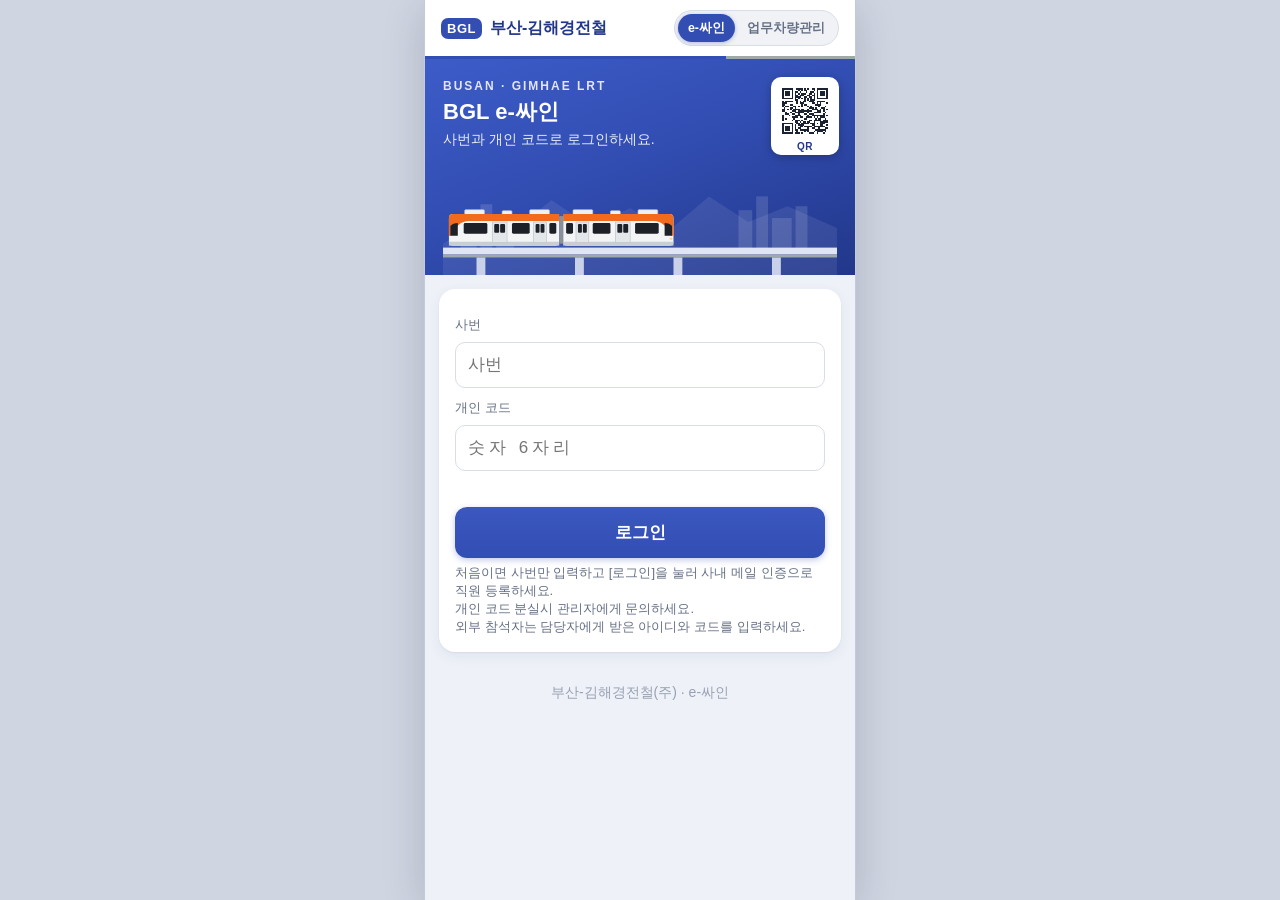
==== commit 6d49b44f: "차량 목록 카드 밀기 버튼: 둥근 따로 버튼, 아이콘, CI 색 Co-Authored-By: Claude Opus 5.5 <noreply@anthropic.com>" ====
--- a/car.html
+++ b/car.html
@@ -148,13 +148,14 @@
   .carPanelBtns { display:flex; gap:8px; margin-top:8px; } .carPanelBtns .btn { flex:1; padding:12px; font-size:15px; }
   .carPanel .btn.gray { background:#e4e7ec; color:var(--text); } .carPanel .btn.del { background:#b42318; color:#fff; }
   .carSw { position:relative; border-radius:12px; overflow:hidden; }   /* 카드 뒤에 버튼: 왼쪽으로 밀면 오른쪽 [운행 기록]·[전표 등록], 오른쪽으로 밀면 왼쪽 [차량 삭제] */
-  .carSw .carAct { position:absolute; top:0; bottom:0; width:96px; display:flex; flex-direction:column; visibility:hidden; }
-  .carSw .carActR { right:0; } .carSw .carActL { left:0; }
+  .carSw .carAct { position:absolute; top:0; bottom:0; width:96px; display:flex; flex-direction:column; gap:6px; visibility:hidden; }   /* e-싸인 카드와 같은 모양: 카드와 8px 떨어진 둥근 따로 버튼 + 아이콘 */
+  .carSw .carActR { right:0; padding-left:8px; } .carSw .carActL { left:0; padding-right:8px; }
   .carSw.open .carActR, .carSw.openR .carActL, .carSw.drag .carAct { visibility:visible; }   /* 닫힌 카드는 둥근 모서리 뒤로 색이 비치지 않게 */
   .carSw.open .carActL, .carSw.openR .carActR { visibility:hidden; }
-  .carAct > * { flex:1; display:flex; align-items:center; justify-content:center; border:0; border-radius:0; color:#fff; font-size:14px; font-weight:800; font-family:inherit; text-decoration:none; padding:0 6px; text-align:center; }
-  .carAct > * + * { border-top:1px solid rgba(255,255,255,.55); }
-  .carAct .carDel { background:#b42318; } .carAct .carRec { background:var(--pri); } .carAct .carRc { background:#2f6f8f; }
+  .carAct > * { flex:1; min-height:0; display:flex; flex-direction:column; align-items:center; justify-content:center; gap:3px; border:0; border-radius:12px; color:#fff; font-size:13px; font-weight:800; font-family:inherit; line-height:1.2; text-decoration:none; padding:4px; text-align:center; }
+  .carAct > * svg { width:18px; height:18px; flex:none; }
+  .carActR > * { flex-direction:row; gap:4px; } .carActR > * svg { width:15px; height:15px; }   /* 위아래 두 버튼: 아이콘 옆에 글자 */
+  .carAct .carDel { background:#b42318; } .carAct .carRec { background:var(--pri); } .carAct .carRc { background:#4a66c9; }
   .carSw .carItem { position:relative; background:#fff; transition:transform .2s ease-out; touch-action:pan-y; }
   .carSw.open .carItem { transform:translateX(-96px); } .carSw.openR .carItem { transform:translateX(96px); }
   .carHint { margin-top:8px; font-size:13px; color:var(--sub); }
@@ -611,15 +612,22 @@
 }
 function stateTag(run) { return run ? '<span class="tag run">운행 중</span>' : '<span class="tag idle">대기 중</span>'; }
 /* ---------- 업무차량관리 첫 화면: 차량 목록 (카드마다 주행거리 촬영 · 운행 기록) ---------- */
+// 카드 밀기 버튼 아이콘 (선 그림, e-싸인 카드와 같은 모양)
+var CAR_IC = {
+  del: '<path d="M4 7h16M10 11v6M14 11v6M6 7l1 13h10l1-13M9 7V4h6v3"/>',
+  rec: '<rect x="5" y="3" width="14" height="18" rx="2"/><path d="M9 8h6M9 12h6M9 16h4"/>',
+  rc: '<path d="M6 3h12v18l-3-2-3 2-3-2-3 2zM9 8h6M9 12h6"/>'
+};
+function carIc(k) { return '<svg viewBox="0 0 24 24" fill="none" stroke="currentColor" stroke-width="2" stroke-linecap="round" stroke-linejoin="round" aria-hidden="true">' + CAR_IC[k] + '</svg>'; }
 function showHome() {
   show('home');
   $('bandTitle').textContent = '업무차량관리'; $('bandCar').textContent = '';
   cachedGet('list', '', function (d) {
     $('carList2').innerHTML = (d.cars || []).map(function (c) {
       var sub = c.last ? fmt(c.last.km) + ' km' : '운행 기록 없음';      // 주행거리만 (운전자·날짜·시각은 운행 기록에서)
-      return '<div class="carSw"><div class="carAct carActL"><button type="button" class="carDel" data-car="' + esc(c.no) + '"' + (c.run ? ' data-run="1"' : '') + '>차량<br>삭제</button></div>' +
-        '<div class="carAct carActR"><a class="carRec" href="?rec=' + encodeURIComponent(c.no) + '" aria-label="' + esc(c.no) + ' 운행 기록">운행<br>기록</a>' +
-        '<button type="button" class="carRc" data-car="' + esc(c.no) + '" data-model="' + esc(c.model || '') + '">전표<br>등록</button></div>' +
+      return '<div class="carSw"><div class="carAct carActL"><button type="button" class="carDel" data-car="' + esc(c.no) + '"' + (c.run ? ' data-run="1"' : '') + '>' + carIc('del') + '<span>차량<br>삭제</span></button></div>' +
+        '<div class="carAct carActR"><a class="carRec" href="?rec=' + encodeURIComponent(c.no) + '" aria-label="' + esc(c.no) + ' 운행 기록">' + carIc('rec') + '<span>운행<br>기록</span></a>' +
+        '<button type="button" class="carRc" data-car="' + esc(c.no) + '" data-model="' + esc(c.model || '') + '">' + carIc('rc') + '<span>전표<br>등록</span></button></div>' +
         '<div class="carItem card" style="margin:0;box-shadow:none;border:1px solid var(--line)"><span class="ci"><b>' + esc(c.no) + (c.model ? '<span class="carModel">' + esc(c.model) + '</span>' : '') + '</b><small>' + stateTag(c.run) + sub + '</small></span>' +
         '<span class="carBtns"><a class="camBtn big" href="?car=' + encodeURIComponent(c.no) + '" aria-label="' + esc(c.no) + ' 주행거리 촬영">' +
         '<svg width="26" height="26" viewBox="0 0 24 24" fill="none" stroke="currentColor" stroke-width="2.2" stroke-linecap="round" stroke-linejoin="round" aria-hidden="true"><path d="M4 8h3l2-3h6l2 3h3v11H4z"/><circle cx="12" cy="13" r="3.5"/></svg>주행거리 촬영</a></span></div></div>';
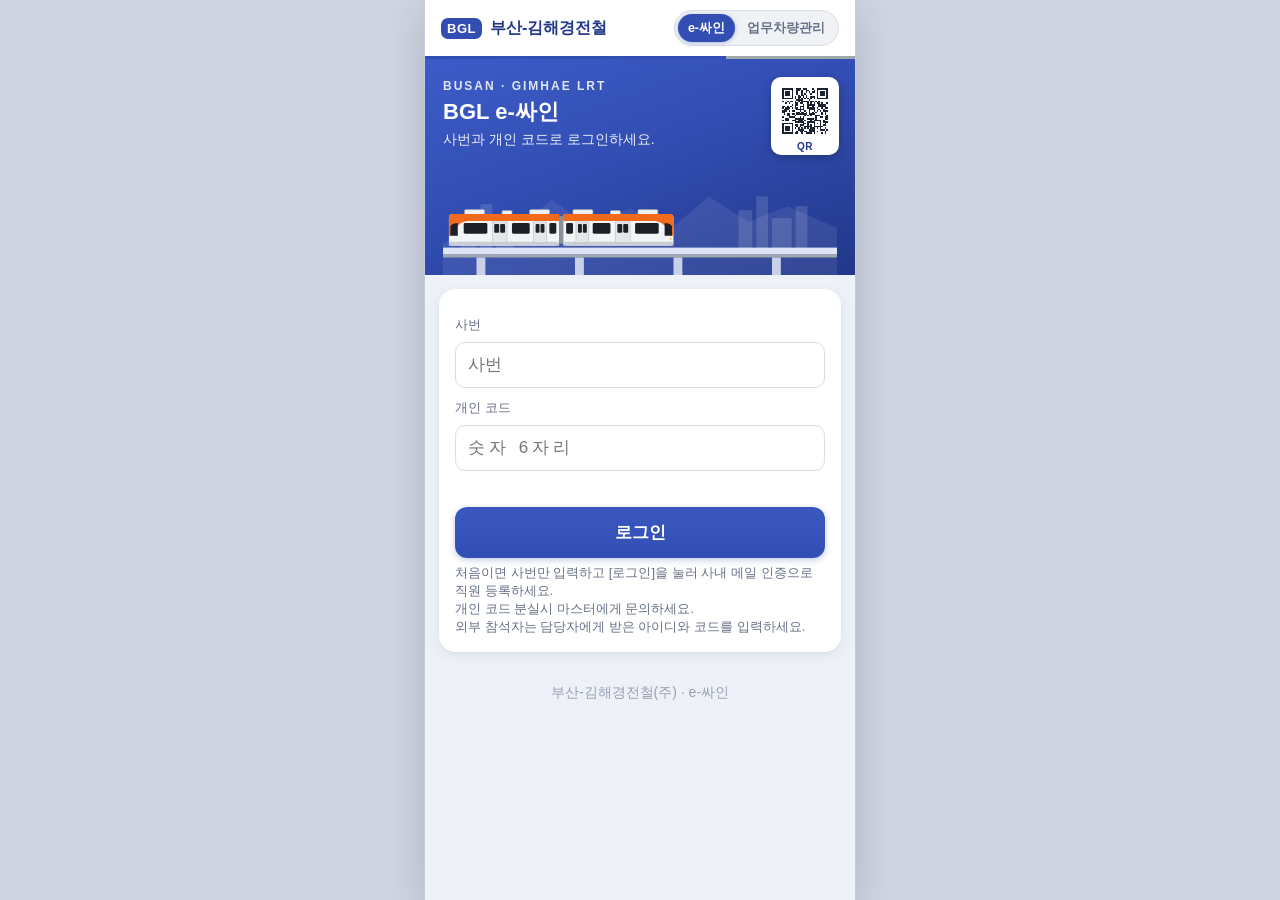
==== commit 1fcb648e: "마스터 등급(개인 코드 초기화), PC 마우스 카드 밀기 수정, 안전점검 내용보기 A4, 가운데 로딩 표시 Co-Authored-By: Claude Opus 5.5 <noreply" ====
--- a/car.html
+++ b/car.html
@@ -209,6 +209,11 @@
   .carList a { display:block; padding:14px; border:1px solid var(--line); border-radius:12px; text-decoration:none; color:var(--text); font-size:17px; font-weight:700; }
   .spin { display:inline-block; width:16px; height:16px; border:2px solid rgba(255,255,255,.5); border-top-color:#fff; border-radius:50%; animation:sp 1s linear infinite; vertical-align:-3px; margin-right:6px; }
   @keyframes sp { to { transform:rotate(360deg); } }
+  /* 가운데 로딩 표시 (서버를 부르는 동안, 0.3초 넘으면) */
+  .busyOver { position:fixed; inset:0; z-index:9999; display:flex; align-items:center; justify-content:center; background:rgba(15,23,42,.28); }
+  .busyBox { display:flex; flex-direction:column; align-items:center; gap:12px; min-width:170px; padding:22px 26px; border-radius:16px; background:#fff; box-shadow:0 8px 30px rgba(0,0,0,.25); }
+  .busyBox b { font-size:15px; color:var(--text); }
+  .busySpin { width:42px; height:42px; border:4px solid #dbe3f4; border-top-color:var(--pri); border-radius:50%; animation:sp .8s linear infinite; }
   @media (min-width: 600px) and (min-height: 601px) {
     html { background:#cfd5e1; }
     body { max-width:430px; margin:0 auto; box-shadow:0 0 0 1px #c3cad8, 0 10px 40px rgba(16,24,48,.18); position:relative; }
@@ -443,9 +448,32 @@
 function fmt(n) { return (n === '' || n == null || isNaN(n)) ? '' : Number(n).toLocaleString('ko-KR'); }
 function digits(s) { return String(s || '').replace(/\D/g, ''); }
 function device() { return { ua: navigator.userAgent, scr: screen.width + 'x' + screen.height, touch: navigator.maxTouchPoints || 0 }; }
+/** 가운데 로딩 표시: 도는 동그라미 + 문구 (0.3초 넘게 걸릴 때만). 돌려준 함수를 부르면 끔 */
+var busyN = 0, busyT = null, busyEl = null;
+function busyOn(text) {
+  if (!busyEl) {
+    busyEl = document.createElement('div'); busyEl.className = 'busyOver hidden'; busyEl.setAttribute('role', 'status'); busyEl.setAttribute('aria-live', 'polite');
+    busyEl.innerHTML = '<div class="busyBox"><span class="busySpin"></span><b></b></div>'; document.body.appendChild(busyEl);
+  }
+  busyN++; busyEl.querySelector('b').textContent = text;
+  if (!busyT && busyEl.classList.contains('hidden')) busyT = setTimeout(function () { busyT = null; if (busyN > 0) busyEl.classList.remove('hidden'); }, 300);
+  var done = false;
+  return function () {
+    if (done) return; done = true;
+    if (--busyN > 0) return;
+    busyN = 0; clearTimeout(busyT); busyT = null; busyEl.classList.add('hidden');
+  };
+}
+/** 끝나면(성공·실패 모두) 로딩 표시 끔 */
+function busyWrap(pr, text) {
+  var off = busyOn(text);
+  return pr.then(function (d) { off(); return d; }, function (e) { off(); throw e; });
+}
+var BUSY_TEXT = { carDevLogin: '로그인하는 중', carRemove: '삭제하는 중' };
 /** 서버(Apps Script) 호출: text/plain POST (사전 요청 없이 다른 주소에서 호출 가능) */
-function call(fn, p) {
-  return fetch(API, { method: 'POST', headers: { 'Content-Type': 'text/plain;charset=utf-8' }, body: JSON.stringify({ fn: fn, p: p }) })
+function call(fn, p) { return busyWrap(call0(fn, p), BUSY_TEXT[fn] || '데이터 저장 중'); }
+function call0(fn, p) {
+  return fetch(API,{ method: 'POST', headers: { 'Content-Type': 'text/plain;charset=utf-8' }, body: JSON.stringify({ fn: fn, p: p }) })
     .then(function (r) { if (!r.ok) throw new Error('서버 응답 오류 (' + r.status + ')'); return r.json(); })
     .then(function (j) { if (!j.ok) throw new Error(j.error || '오류가 났습니다.'); return j.data; },
           function (e) { throw new Error(e && e.message && /서버/.test(e.message) ? e.message : '서버에 연결할 수 없습니다. 인터넷 연결을 확인하세요.'); });
@@ -593,10 +621,11 @@
 window.addEventListener('pageshow', function (e) { if (e.persisted) location.reload(); });   // 뒤로 오기: 버튼 불·목록 새로
 
 /* ===================== 차량 목록 · 운행 기록 ===================== */
-function apiGet(fn, car) {
-  return fetch(API + '?api=car&fn=' + fn + (car ? '&car=' + encodeURIComponent(car) : ''))
+function apiGet(fn, car, quiet) {
+  var pr = fetch(API + '?api=car&fn=' + fn + (car ? '&car=' + encodeURIComponent(car) : ''))
     .then(function (r) { return r.json(); })
     .then(function (j) { if (!j.ok) throw new Error(j.error || '오류가 났습니다.'); return j.data; });
+  return quiet ? pr : busyWrap(pr, '데이터 불러오는 중');   // quiet: 저장본을 먼저 그렸으면 뒤에서 조용히
 }
 /** 빠른 화면: 지난번 받은 값(이 휴대폰에 저장)으로 바로 그리고, 서버 응답이 오면 최신 값으로 다시 그림.
  *  저장본이 있으면 서버 오류는 조용히 넘김 (저장·운행 시작/종료는 언제나 서버에서 확인) */
@@ -604,7 +633,7 @@
   var key = 'bglCar:' + fn + ':' + (car || ''), old = null, had = false;
   try { old = localStorage.getItem(key); } catch (x) {}
   if (old) { try { draw(JSON.parse(old), true); had = true; } catch (x) { old = null; } }
-  apiGet(fn, car).then(function (d) {
+  apiGet(fn, car, had).then(function (d) {
     var s = JSON.stringify(d);
     try { localStorage.setItem(key, s); } catch (x) {}
     if (s !== old) draw(d, false);
@@ -662,12 +691,14 @@
 $('carList2').addEventListener('pointerdown', function (e) {
   var c = e.target.closest('.carSw');
   if (!c || e.target.closest('.carAct')) return;
-  SW = { c: c, it: c.querySelector('.carItem'), x: e.clientX, y: e.clientY, on: false, start: c.classList.contains('open') ? -96 : c.classList.contains('openR') ? 96 : 0, dx: 0 };
+  SW = { c: c, it: c.querySelector('.carItem'), x: e.clientX, y: e.clientY, on: false, start: c.classList.contains('open') ? -96 : c.classList.contains('openR') ? 96 : 0, dx: 0, mouse: e.pointerType === 'mouse' };
+  if (SW.mouse && !/^(INPUT|SELECT|TEXTAREA)$/.test(e.target.tagName)) e.preventDefault();   // 마우스: 끄는 동안 글자 선택·끌어 놓기 막음
 });
 $('carList2').addEventListener('pointermove', function (e) {
   if (!SW) return;
+  if (SW.mouse && !(e.buttons & 1)) { swEnd(); return; }   // 버튼을 이미 뗐으면(놓친 pointerup) 끝냄
   var dx = e.clientX - SW.x, dy = e.clientY - SW.y;
-  if (!SW.on) { if (Math.abs(dy) > 12 && Math.abs(dy) > Math.abs(dx)) { SW = null; return; } if (Math.abs(dx) < 10) return; SW.on = true; carSwClose(SW.c); SW.c.classList.add('drag'); }
+  if (!SW.on) { if (Math.abs(dy) > 12 && Math.abs(dy) > Math.abs(dx)) { SW = null; return; } if (Math.abs(dx) < 10) return; SW.on = true; carSwClose(SW.c); SW.c.classList.add('drag'); if (SW.mouse) try { $('carList2').setPointerCapture(e.pointerId); } catch (x) {} }   // 마우스: 목록 밖에서 버튼을 떼도 끝나게
   SW.dx = dx; SW.it.style.transition = 'none';
   SW.it.style.transform = 'translateX(' + Math.max(-96, Math.min(96, SW.start + dx)) + 'px)';
 });
@@ -683,6 +714,8 @@
 }
 $('carList2').addEventListener('pointerup', swEnd);
 $('carList2').addEventListener('pointercancel', swEnd);
+$('carList2').addEventListener('lostpointercapture', swEnd);
+$('carList2').addEventListener('dragstart', function (e) { if (e.target.closest && e.target.closest('.carSw')) e.preventDefault(); });
 $('carList2').addEventListener('touchmove', function (e) { if (SW && SW.on) e.preventDefault(); }, { passive: false });   // 옆으로 미는 중에는 페이지 스크롤 막음
 $('carList2').addEventListener('click', function (e) {
   var c = e.target.closest('.carSw');
@@ -823,7 +856,7 @@
 /* 주유 전표 보기 */
 function openReceipt(r, b) {
   var t = b.textContent; b.disabled = true; b.textContent = '불러오는 중…';
-  fetch(API + '?api=car&fn=receipt&id=' + encodeURIComponent(r.id) + '&car=' + encodeURIComponent(REC.car)).then(function (x) { return x.json(); }).then(function (j) {
+  busyWrap(fetch(API + '?api=car&fn=receipt&id=' + encodeURIComponent(r.id) + '&car=' + encodeURIComponent(REC.car)).then(function (x) { return x.json(); }), '데이터 불러오는 중').then(function (j) {
     b.disabled = false; b.textContent = t;
     if (!j.ok) throw new Error(j.error);
     $('rcBig').src = j.data.img || j.data.url;
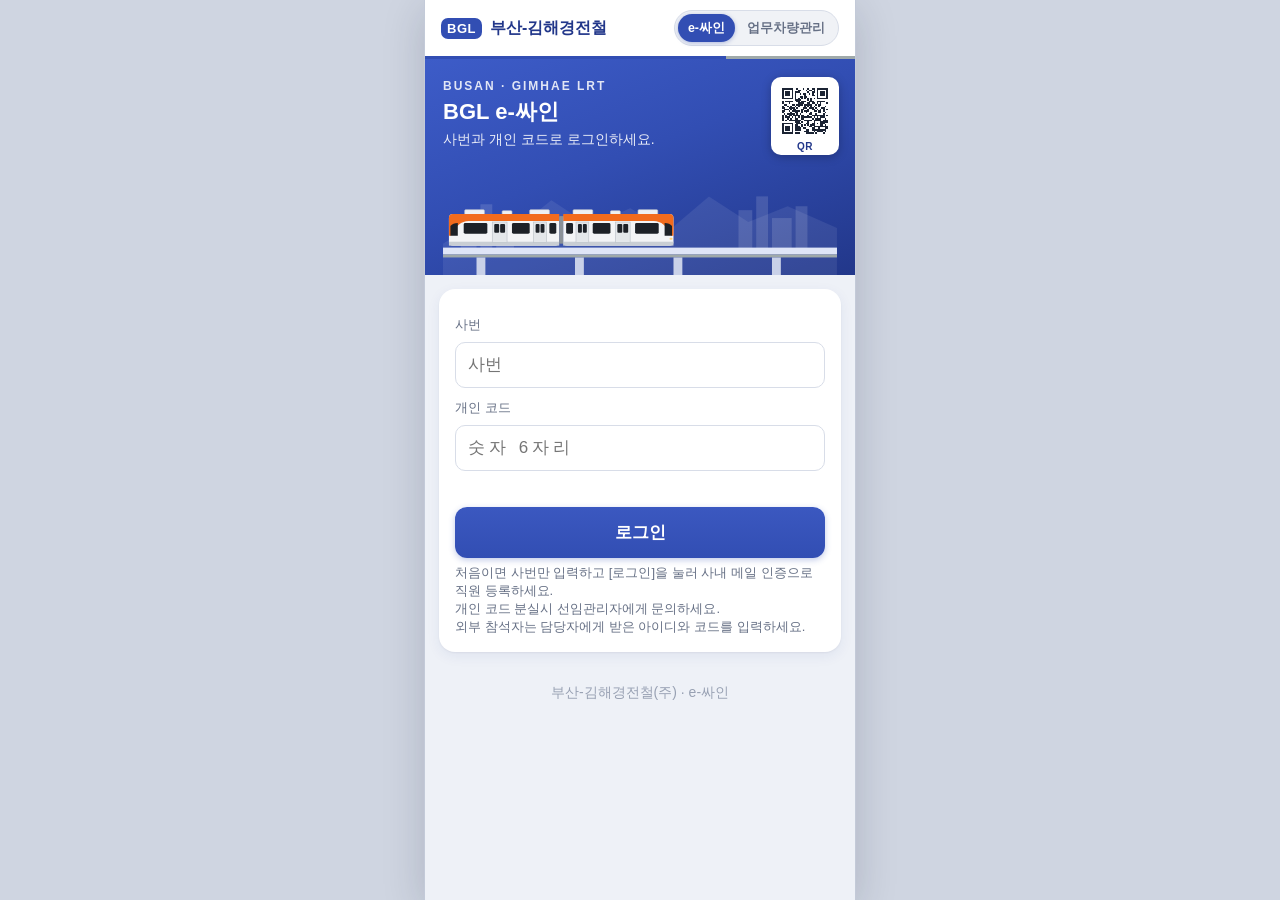
==== commit 7399e48d: "업무차량: 전표 등록에 차량관리일지 칸, 운행일지·관리일지 PDF 버튼, 운행 종료 전표·기록 표 전표 칸 제거 Co-Authored-By: Claude Opus 5.5 <nore" ====
--- a/car.html
+++ b/car.html
@@ -112,10 +112,6 @@
   .chips button { height:46px; border-radius:12px; border:1px solid #c9d0ee; background:#fff; color:var(--pri2); font-size:14px; padding:0 2px; line-height:1.15; word-break:keep-all; }
   .chips button.on { background:var(--pri); border-color:var(--pri); color:#fff; font-weight:800; }
   .sec { margin-top:14px; }
-  .rc { margin-top:12px; display:flex; align-items:center; gap:10px; padding:10px 12px; border:1px dashed var(--pri); border-radius:12px; background:#f3f6fd; }
-  .rc img { width:54px; height:54px; object-fit:cover; border-radius:8px; background:#ddd; }
-  .rc .t { flex:1; display:flex; flex-direction:column; font-size:14px; font-weight:700; }
-  .rc .t small { font-size:12px; font-weight:400; color:var(--sub); }
   .sbtn { height:44px; padding:0 14px; border:0; border-radius:10px; background:var(--pri); color:#fff; font-size:14px; font-weight:700; display:inline-flex; align-items:center; }
   .btn { width:100%; font-size:17px; padding:15px; border:0; border-radius:12px; font-weight:700; }
   .pri { background:linear-gradient(180deg, #3b58c0, var(--pri)); color:#fff; box-shadow:0 2px 6px rgba(50,78,179,.3); }
@@ -166,8 +162,10 @@
   .crcShot { display:block; width:100%; margin-top:8px; padding:12px; font-size:15px; text-align:center; background:#e4e7ec; color:var(--text); }
   .crcShots { display:flex; gap:8px; } .crcShots .crcShot { flex:1; min-width:0; }
   .rcBtns { display:flex; flex-direction:column; gap:6px; flex:none; } .rcBtns .sbtn { justify-content:center; } .sbtn.alt { background:#e4e7ec; color:var(--text); }
+  .crcPdf { display:flex; gap:8px; margin-top:8px; } .crcPdf select { flex:1; min-width:0; height:38px; border:1px solid var(--line); border-radius:8px; padding:0 8px; font-size:15px; background:#fff; color:var(--text); }
+  .crcGrid { display:grid; grid-template-columns:1fr 1fr; gap:8px; margin-top:8px; } .crcGrid label { display:flex; flex-direction:column; gap:4px; font-size:13px; font-weight:700; color:var(--sub); }
+  .crcGrid select, .crcGrid input { width:100%; height:44px; margin-top:0; font-size:16px; padding:0 10px; border:1px solid var(--line); border-radius:10px; background:#fff; color:var(--text); }
   #crcThumb { display:block; max-width:100%; max-height:180px; margin:8px auto 0; border-radius:8px; }
-  .recTbl td.rcCell { cursor:pointer; }
   .carModel { margin-left:6px; font-size:14px; font-weight:600; color:var(--sub); }
   .carList a.camBtn { display:flex; flex:none; justify-content:center; padding:0 12px; border:0; font-size:14px; color:#fff; }
   .carList a.camBtn.big { flex-direction:column; justify-content:center; gap:4px; width:116px; height:90px; padding:0 8px; font-size:15px; }   /* 주행거리 촬영: 두 줄 높이 */
@@ -193,11 +191,6 @@
   .recTbl tbody tr:last-child td { border-bottom:0; }
   .recTbl .n { text-align:right; font-variant-numeric:tabular-nums; } .recTbl .n b { color:var(--pri2); }
   .recTbl .c { text-align:center; }
-  .recTbl button.rcv { height:28px; padding:0 10px; border-radius:7px; border:1px solid #f0c48a; color:#9a5b00; background:#fff8ec; font-size:12px; font-weight:700; }
-  /* 전표 창 */
-  .rcOver { position:fixed; inset:0; z-index:45; background:rgba(0,0,0,.88); display:flex; flex-direction:column; align-items:center; justify-content:center; padding:16px; gap:10px; }
-  .rcOver img { max-width:100%; max-height:84vh; border-radius:8px; background:#fff; }
-  .rcOver p { margin:0; color:#fff; font-size:14px; text-align:center; }
   .carList { display:flex; flex-direction:column; gap:8px; margin-top:10px; }
   .carItem { display:flex !important; align-items:center; justify-content:space-between; gap:10px; }
   .carItem .ci { display:flex; flex-direction:column; gap:3px; min-width:0; }
@@ -320,12 +313,6 @@
           <input type="text" id="routeEtc" class="hidden" placeholder="행선지 입력" maxlength="30" style="margin-top:8px" aria-label="기타 행선지"></div>
         <div class="sec"><span class="lbl">운행목적<small>이 차량에서 자주 쓰는 항목 자동 선택</small></span><div class="chips" id="reasons" role="group" aria-label="운행목적"></div>
           <input type="text" id="reasonEtc" class="hidden" placeholder="운행목적 입력" maxlength="30" style="margin-top:8px" aria-label="기타 운행목적"></div>
-        <div class="rc hidden" id="rcBox">
-          <img id="rcThumb" class="hidden" alt="신용카드 전표">
-          <div class="t">신용카드 전표<small id="rcText"></small></div>
-          <div class="rcBtns"><label class="sbtn" id="rcBtn">전표 촬영<input type="file" id="rcFile" accept="image/*" capture="environment" hidden></label>
-            <label class="sbtn alt">사진 선택<input type="file" id="rcFile2" accept="image/*" hidden></label></div>
-        </div>
         <div class="sec"><span class="lbl"><label for="memo">특이사항</label><small>차량 관련 내용이 있으면 입력 (선택)</small></span>
           <input type="text" id="memo" placeholder="예: 타이어 공기압 경고등 켜짐" maxlength="100" autocomplete="off"></div>
       </div>
@@ -363,7 +350,15 @@
       <div class="carPanel hidden" id="carRcBox">
         <b id="crcTitle"></b>
         <div class="crcList" id="crcList"></div>
+        <div class="crcPdf"><select id="crcMonth" aria-label="관리일지 월"></select><button type="button" class="sbtn" id="crcPdf">관리일지 PDF</button></div>
         <div class="hidden" id="crcForm">
+          <div class="crcGrid">
+            <label>구분<select id="crcKind"><option>주유</option><option>수리</option><option>기타</option></select></label>
+            <label>계기판 km<input type="text" id="crcKm" inputmode="numeric" maxlength="9" autocomplete="off"></label>
+            <label>세부내용<input type="text" id="crcDetail" placeholder="예: 20.5L" maxlength="40" autocomplete="off"></label>
+            <label>금액(원)<input type="text" id="crcAmt" inputmode="numeric" maxlength="10" autocomplete="off"></label>
+          </div>
+          <input type="text" id="crcNote" placeholder="비고 (선택)" maxlength="40" autocomplete="off">
           <img id="crcThumb" class="hidden" alt="전표 사진">
           <div class="crcShots"><label class="btn gray crcShot" id="crcShot">전표 촬영<input type="file" id="crcFile" accept="image/*" capture="environment" hidden></label>
             <label class="btn gray crcShot">사진 선택<input type="file" id="crcFile2" accept="image/*" hidden></label></div>
@@ -384,7 +379,7 @@
   </main>
 </section>
 
-<!-- ===== 운행기록 (차량별 보기 · 수정 · 전표 · 엑셀) ===== -->
+<!-- ===== 운행기록 (차량별 보기 · 엑셀 · 운행일지 PDF) ===== -->
 <section id="rec" class="hidden">
   <main>
     <div class="card">
@@ -393,6 +388,7 @@
         <select id="rMonth" aria-label="조회 월"></select>
         <button class="mBtn" id="rNext" type="button" aria-label="다음 달">▶</button>
         <button class="sbtn" id="rXlsx" type="button">엑셀</button>
+        <button class="sbtn" id="rPdf" type="button">PDF</button>
       </div>
     </div>
     <div class="card">
@@ -401,12 +397,6 @@
   </main>
 </section>
 
-<!-- 주유 전표 보기 -->
-<div class="rcOver hidden" id="rcOver" role="dialog" aria-label="주유 전표">
-  <img id="rcBig" alt="주유 신용카드 전표">
-  <p id="rcCap"></p>
-  <p style="font-size:12px;opacity:.7">아무 곳이나 누르면 닫힙니다</p>
-</div>
 
 <!-- ===== 차량 선택 / 오류 ===== -->
 <section id="need" class="hidden">
@@ -441,7 +431,7 @@
 var API = 'https://script.google.com/macros/s/AKfycbwjudREVuPqSxXknvG5XClW_tQKbD-4wkCJkyeZt0KKY-spuDCymTt9O5j_6L28Z9QK/exec';
 /* ▲▲▲ */
 var INIT = {};
-var S = { mode: 'start', km: '', kmImg: '', receipt: '', reason: '', route: '', busy: false };
+var S = { mode: 'start', km: '', kmImg: '', reason: '', route: '', busy: false };
 var ME_KEY = 'bglPin';     // 이 휴대폰에서 마지막으로 쓴 사번 (e-싸인 로그인과 같은 칸)
 var $ = function (id) { return document.getElementById(id); };
 function esc(s) { return String(s == null ? '' : s).replace(/[&<>"']/g, function (c) { return { '&': '&amp;', '<': '&lt;', '>': '&gt;', '"': '&quot;', "'": '&#39;' }[c]; }); }
@@ -742,8 +732,9 @@
     function (e) { $('carDelOk').disabled = false; $('carDelMsg').textContent = errText(e); });
 };
 
-/* ---------- 전표 등록 (차량 카드를 왼쪽으로 밀기): 운행 고르기 → 촬영 → 이름·개인 코드 (이 휴대폰에 저장된 값으로 채움) ---------- */
-var CRC = { car: '', id: '', img: '' };
+/* ---------- 전표 등록 (차량 카드를 왼쪽으로 밀기): 운행 고르기 → 관리일지 칸(구분·계기판 km·세부내용·금액·비고) → 촬영 → 사번·개인 코드
+ * 등록하면 차량관리일지(별지 제3호)에 한 줄. 위 [관리일지 PDF]: 고른 달의 차량관리일지 ---------- */
+var CRC = { car: '', id: '', img: '', rows: [] };
 function crcSync() {
   $('crcForm').classList.toggle('hidden', !CRC.id);
   $('crcThumb').classList.toggle('hidden', !CRC.img); if (CRC.img) $('crcThumb').src = CRC.img;
@@ -753,7 +744,9 @@
 $('carList2').addEventListener('click', function (e) {
   var b = e.target.closest('.carRc'); if (!b) return;
   carSwClose();
-  CRC = { car: b.getAttribute('data-car'), id: '', img: '' };
+  CRC = { car: b.getAttribute('data-car'), id: '', img: '', rows: [] };
+  ['crcKm', 'crcDetail', 'crcAmt', 'crcNote'].forEach(function (id) { $(id).value = ''; }); $('crcKind').value = '주유';
+  $('crcMonth').innerHTML = monthOpts([]); $('crcPdf').disabled = false;
   $('crcTitle').textContent = carLabel(CRC.car, b.getAttribute('data-model')) + ' 기록 선택';
   $('crcPin').value = loadMe(); $('crcPc').value = '';     // 사번만 자동 완성, 코드는 직접 입력
   $('crcMsg').textContent = ''; $('carNote').textContent = ''; $('crcList').textContent = '운행 기록을 불러오는 중…';
@@ -761,16 +754,20 @@
   var car = CRC.car;
   apiGet('recs', car).then(function (d) {
     if (CRC.car !== car) return;
-    var rows = (d.rows || []).filter(function (r) { return r.reason === '주유'; }).slice(0, 10);   // 주유 운행만
+    var rows = (d.rows || []).slice(0, 15);   // 최근 운행 (주유 운행은 표시)
+    CRC.rows = rows; $('crcMonth').innerHTML = monthOpts(d.rows || []);
     $('crcList').innerHTML = rows.map(function (r) {
-      return '<button type="button" class="crcRow" data-id="' + esc(r.id) + '">' + esc(r.date + ' ' + r.time + ' · ' + r.driver + ' · ' + r.route) + (r.receipt ? '<em>전표 있음</em>' : '') + '</button>';
-    }).join('') || '주유 운행 기록이 없습니다.';
+      return '<button type="button" class="crcRow" data-id="' + esc(r.id) + '">' + esc(r.date + ' ' + r.time + ' · ' + r.driver + ' · ' + r.reason) + (r.receipt ? '<em>전표 있음</em>' : '') + '</button>';
+    }).join('') || '운행 기록이 없습니다.';
   }, function (e) { $('crcList').textContent = errText(e); });
 });
 $('crcList').addEventListener('click', function (e) {
   var b = e.target.closest('.crcRow'); if (!b) return;
   [].forEach.call($('crcList').children, function (x) { x.classList.toggle('on', x === b); });
-  CRC.id = b.getAttribute('data-id'); crcSync();
+  CRC.id = b.getAttribute('data-id');
+  var r = CRC.rows.filter(function (x) { return x.id === CRC.id; })[0];
+  if (r) { $('crcKm').value = r.endKm === '' || r.endKm == null ? '' : String(r.endKm); $('crcKind').value = r.reason === '주유' ? '주유' : $('crcKind').value; }
+  crcSync();
 });
 function crcFileChange() {
   var f = this.files && this.files[0]; this.value = '';
@@ -786,22 +783,26 @@
 }
 $('crcFile').addEventListener('change', crcFileChange);
 $('crcFile2').addEventListener('change', crcFileChange);
-$('crcNo').onclick = function () { CRC = { car: '', id: '', img: '' }; carPanel(''); };
+$('crcNo').onclick = function () { CRC = { car: '', id: '', img: '', rows: [] }; carPanel(''); };
+$('crcPdf').onclick = function () { if (CRC.car && $('crcMonth').value) getPdf('mgr', CRC.car, $('crcMonth').value, this); };
 $('crcOk').onclick = function () {
   var pc = $('crcPc').value.trim(), pin = $('crcPin').value.trim();
+  var m = { kind: $('crcKind').value, km: digits($('crcKm').value), detail: $('crcDetail').value.trim(), amount: digits($('crcAmt').value), note: $('crcNote').value.trim() };
+  if (!m.km) { $('crcMsg').textContent = '계기판 km를 입력하세요.'; $('crcKm').focus(); return; }
+  if (!m.amount) { $('crcMsg').textContent = '금액을 입력하세요.'; $('crcAmt').focus(); return; }
   if (!pin || !pc) { $('crcMsg').textContent = '사번과 개인 코드를 입력하세요.'; return; }
   $('crcOk').disabled = true; $('crcMsg').textContent = '저장 중…';
-  call('carReceiptAdd', { car: CRC.car, id: CRC.id, receipt: CRC.img, pcode: pc, pin: pin, device: device() }).then(function (r) {
+  call('carReceiptAdd', { car: CRC.car, id: CRC.id, receipt: CRC.img, pcode: pc, pin: pin, device: device(), mgr: m }).then(function (r) {
     $('crcOk').disabled = false;
     if (r.unregistered) { $('crcMsg').textContent = unregText(r); return; }
     if (r.needCode) { $('crcMsg').textContent = '코드를 입력해 주세요.'; $('crcPc').focus(); return; }
     saveMe(pin);
-    var car = CRC.car; CRC = { car: '', id: '', img: '' };
+    var car = CRC.car; CRC = { car: '', id: '', img: '', rows: [] };
     carReset(); $('carNote').style.color = 'var(--ok)'; $('carNote').textContent = car + ' 전표를 등록했습니다.';
   }, function (e) { $('crcOk').disabled = false; $('crcMsg').textContent = errText(e); });
 };
 
-/* ---------- 운행기록: 차량별 월 단위 보기 · 주유 전표 · 엑셀 ---------- */
+/* ---------- 운행기록: 차량별 월 단위 보기 · 엑셀 · 운행일지 PDF ---------- */
 var REC = { car: '', data: null, month: '', months: [] };
 function showRec(car) {
   show('rec');
@@ -828,43 +829,46 @@
     drawRec();
   }, function (e) { if (REC.req === car) $('rRows').innerHTML = '<div class="msg">' + esc(errText(e)) + '</div>'; });
 }
+/** 달 고르기 칸: 이번 달 + 기록이 있는 달 (최근 달이 위) */
+function monthOpts(rows) {
+  var now = new Date(), cur = now.getFullYear() + '-' + ('0' + (now.getMonth() + 1)).slice(-2), ms = [cur];
+  rows.forEach(function (r) { var m = String(r.date || '').slice(0, 7); if (m && ms.indexOf(m) < 0) ms.push(m); });
+  ms.sort().reverse();
+  return ms.map(function (m) { return '<option value="' + m + '">' + m.slice(2, 4) + '년 ' + Number(m.slice(5)) + '월</option>'; }).join('');
+}
+/** 양식 모양 PDF 받기: kind run 차량운행일지 / mgr 차량관리일지 (서버가 기준 양식 탭으로 만듦) */
+function getPdf(kind, car, month, btn) {
+  var t = btn.textContent; btn.disabled = true;
+  busyWrap(fetch(API + '?api=car&fn=pdf&kind=' + kind + '&car=' + encodeURIComponent(car) + '&month=' + encodeURIComponent(month)).then(function (x) { return x.json(); }), 'PDF 만드는 중').then(function (j) {
+    btn.disabled = false; btn.textContent = t;
+    if (!j.ok) throw new Error(j.error);
+    var bin = atob(j.data.b64), u8 = new Uint8Array(bin.length);
+    for (var i = 0; i < bin.length; i++) u8[i] = bin.charCodeAt(i);
+    var a = document.createElement('a'); a.href = URL.createObjectURL(new Blob([u8], { type: 'application/pdf' })); a.download = j.data.name;
+    document.body.appendChild(a); a.click(); setTimeout(function () { URL.revokeObjectURL(a.href); a.remove(); }, 4000);
+  }).catch(function (e) { btn.disabled = false; btn.textContent = t; alert(errText(e) || 'PDF를 만들지 못했습니다.'); });
+}
+$('rPdf').addEventListener('click', function () { if (REC.car && REC.month) getPdf('run', REC.car, REC.month, this); });
 function recRows() { var m = REC.month; return (REC.data ? REC.data.rows : []).filter(function (r) { return r.date.slice(0, 7) === m; }); }
 function dayText(r) { return r.date ? r.date.slice(2).replace(/-/g, '/') + '(' + r.dow + ')' : ''; }    // 2026-10-29 → 26/10/29(목)
 function drawRec() {
   var rows = recRows(), i = REC.months.indexOf(REC.month);
   $('rMonth').value = REC.month;
   $('rPrev').disabled = i >= REC.months.length - 1; $('rNext').disabled = i <= 0;
-  $('rXlsx').disabled = !rows.length;
-  // 엑셀 같은 표 (보고용 운행일지와 같은 열). [보기]는 주유 전표
-  $('rRows').innerHTML = rows.length ? '<div class="recTbl"><table><thead><tr><th>날짜</th><th>운전자</th><th>출발 km</th><th>도착 km</th><th>운행거리</th><th>행선지</th><th>운행목적</th><th>전표</th><th>특이사항</th></tr></thead><tbody>' +
+  $('rXlsx').disabled = !rows.length; $('rPdf').disabled = !rows.length;
+  // 엑셀 같은 표 (보고용 운행일지와 같은 열). 양식 모양은 [PDF]로
+  $('rRows').innerHTML = rows.length ? '<div class="recTbl"><table><thead><tr><th>날짜</th><th>운전자</th><th>출발 km</th><th>도착 km</th><th>운행거리</th><th>행선지</th><th>운행목적</th><th>특이사항</th></tr></thead><tbody>' +
     rows.map(function (r) {
       return '<tr><td>' + esc(dayText(r)) + '</td><td>' + esc(r.driver) + '</td>' +
         '<td class="n">' + fmt(r.startKm) + '</td><td class="n">' + fmt(r.endKm) + '</td><td class="n"><b>' + fmt(r.dist) + '</b></td>' +
         '<td>' + esc(r.route) + '</td><td>' + esc(r.reason) + '</td>' +
-        (r.receipt ? '<td class="c rcCell" data-rc="' + esc(r.id) + '"><button type="button" class="rcv">보기</button></td>' : '<td class="c"></td>') + '<td>' + esc(r.memo || '') + '</td></tr>';
+        '<td>' + esc(r.memo || '') + '</td></tr>';
     }).join('') + '</tbody></table></div>'
     : '<div style="padding:14px 0;color:var(--sub);font-size:14px">이 달의 운행 기록이 없습니다.</div>';
 }
 $('rMonth').addEventListener('change', function () { REC.month = this.value; drawRec(); });
 $('rPrev').addEventListener('click', function () { var i = REC.months.indexOf(REC.month); if (i < REC.months.length - 1) { REC.month = REC.months[i + 1]; drawRec(); } });
 $('rNext').addEventListener('click', function () { var i = REC.months.indexOf(REC.month); if (i > 0) { REC.month = REC.months[i - 1]; drawRec(); } });
-$('rRows').addEventListener('click', function (e) {
-  var c = e.target.closest('td[data-rc]'), r = c && (REC.data.rows || []).filter(function (x) { return x.id === c.dataset.rc; })[0];   // 전표 칸 어디를 눌러도
-  if (r) { var b = c.querySelector('button'); if (!b.disabled) openReceipt(r, b); }
-});
-
-/* 주유 전표 보기 */
-function openReceipt(r, b) {
-  var t = b.textContent; b.disabled = true; b.textContent = '불러오는 중…';
-  busyWrap(fetch(API + '?api=car&fn=receipt&id=' + encodeURIComponent(r.id) + '&car=' + encodeURIComponent(REC.car)).then(function (x) { return x.json(); }), '데이터 불러오는 중').then(function (j) {
-    b.disabled = false; b.textContent = t;
-    if (!j.ok) throw new Error(j.error);
-    $('rcBig').src = j.data.img || j.data.url;
-    $('rcCap').textContent = carLabel(REC.car, REC.model) + ' · ' + r.date + ' (' + r.dow + ') ' + r.time + ' · ' + r.driver;
-    $('rcOver').classList.remove('hidden');
-  }).catch(function (e) { b.disabled = false; b.textContent = t; alert(errText(e) || '전표를 불러오지 못했습니다.'); });
-}
-$('rcOver').addEventListener('click', function () { this.classList.add('hidden'); $('rcBig').removeAttribute('src'); });
 
 /* 엑셀 내보내기: 보고용 운행일지와 같은 열 (오래된 기록부터) */
 var XLSX_URL = 'https://cdn.jsdelivr.net/npm/xlsx@0.18.5/dist/xlsx.full.min.js';
@@ -1418,26 +1422,7 @@
 function syncEnd() {
   $('reasonEtc').classList.toggle('hidden', S.reason !== '기타');
   $('routeEtc').classList.toggle('hidden', S.route !== '기타');
-  $('rcBox').classList.toggle('hidden', S.reason !== '주유');
-  $('rcThumb').classList.toggle('hidden', !S.receipt); if (S.receipt) $('rcThumb').src = S.receipt;
-  $('rcText').textContent = S.receipt ? '등록됨 · 바꾸려면 버튼을 누르세요' : '지금 등록하거나, 나중에 차량 목록에서 카드를 왼쪽으로 밀어 [전표 등록]으로 등록할 수 있습니다';
-  $('rcBtn').firstChild.nodeValue = S.receipt ? '다시 촬영' : '전표 촬영';
-}
-/** 신용카드 전표: 흑백, 셀 한도 안으로 줄여서 */
-function rcFileChange() {
-  var f = this.files && this.files[0]; this.value = '';
-  if (!f) return;
-  loadImg(f).then(function (img) {
-    var w = Math.min(900, img.naturalWidth), c = document.createElement('canvas');
-    c.width = w; c.height = Math.round(img.naturalHeight * w / img.naturalWidth);
-    c.getContext('2d').drawImage(img, 0, 0, c.width, c.height); gray(c);
-    S.receipt = toJpeg(c, 900);
-    if (!S.receipt) alert('사진이 너무 큽니다. 전표만 가까이 다시 찍어 주세요.');
-    syncEnd();
-  }).catch(function () { alert('사진을 열 수 없습니다. 다시 찍어 주세요.'); });
-}
-$('rcFile').addEventListener('change', rcFileChange);
-$('rcFile2').addEventListener('change', rcFileChange);
+}
 
 /* ===================== 제출 ===================== */
 function msg(t) { $('msg').textContent = t || ''; }
@@ -1452,7 +1437,6 @@
   if (S.mode === 'end') {
     p.pin = $('nm').value.trim(); p.pcode = digits($('pc').value); p.memo = $('memo').value;
     p.id = INIT.st.run.id; p.reason = S.reason; p.reasonEtc = $('reasonEtc').value; p.route = S.route; p.routeEtc = $('routeEtc').value;
-    p.receipt = S.reason === '주유' ? S.receipt : '';
   }
   return p;
 }
@@ -1469,7 +1453,6 @@
     if (Number(p.km) < Number(p.startKm)) { msg('하차 km가 탑승 km보다 작습니다.'); $('km').focus(); return; }
     if (S.reason === '기타' && !p.reasonEtc.trim()) { msg('운행목적을 입력하세요.'); $('reasonEtc').focus(); return; }
     if (S.route === '기타' && !p.routeEtc.trim()) { msg('행선지를 입력하세요.'); $('routeEtc').focus(); return; }
-    if (S.reason === '주유' && !S.receipt && !confirm('전표 없이 운행을 종료할까요? 전표는 나중에 차량 목록에서 카드를 왼쪽으로 밀어 [전표 등록]으로 등록할 수 있습니다.')) return;
   }
   S.km = p.km; S.km0 = p.startKm || null;
   msg(''); busy(true);
@@ -1479,7 +1462,7 @@
     if (r.needCode) { msg('코드를 입력해 주세요.'); $('pc').focus(); return; }
     if (r.needLogin) { try { localStorage.removeItem('bglDev'); } catch (x) {} return showNeed('submit'); }   // 열쇠가 없거나 못 씀 (개인 코드 변경·초기화·사파리가 지움)
     if (r.running) {                                  // 이미 운행 중 → 종료부터
-      setInit(r.init); S.mode = 'end'; S.receipt = '';
+      setInit(r.init); S.mode = 'end';
       return openConfirm('이 차량은 운행 중(' + r.init.st.run.startAt + ' 시작)으로 기록돼 있습니다. 먼저 운행을 종료해 주세요. 방금 찍은 사진을 하차 사진으로 넣었습니다.');
     }
     if (r.notRunning) {                               // 그 사이 다른 사람이 종료 → 새 운행 시작으로
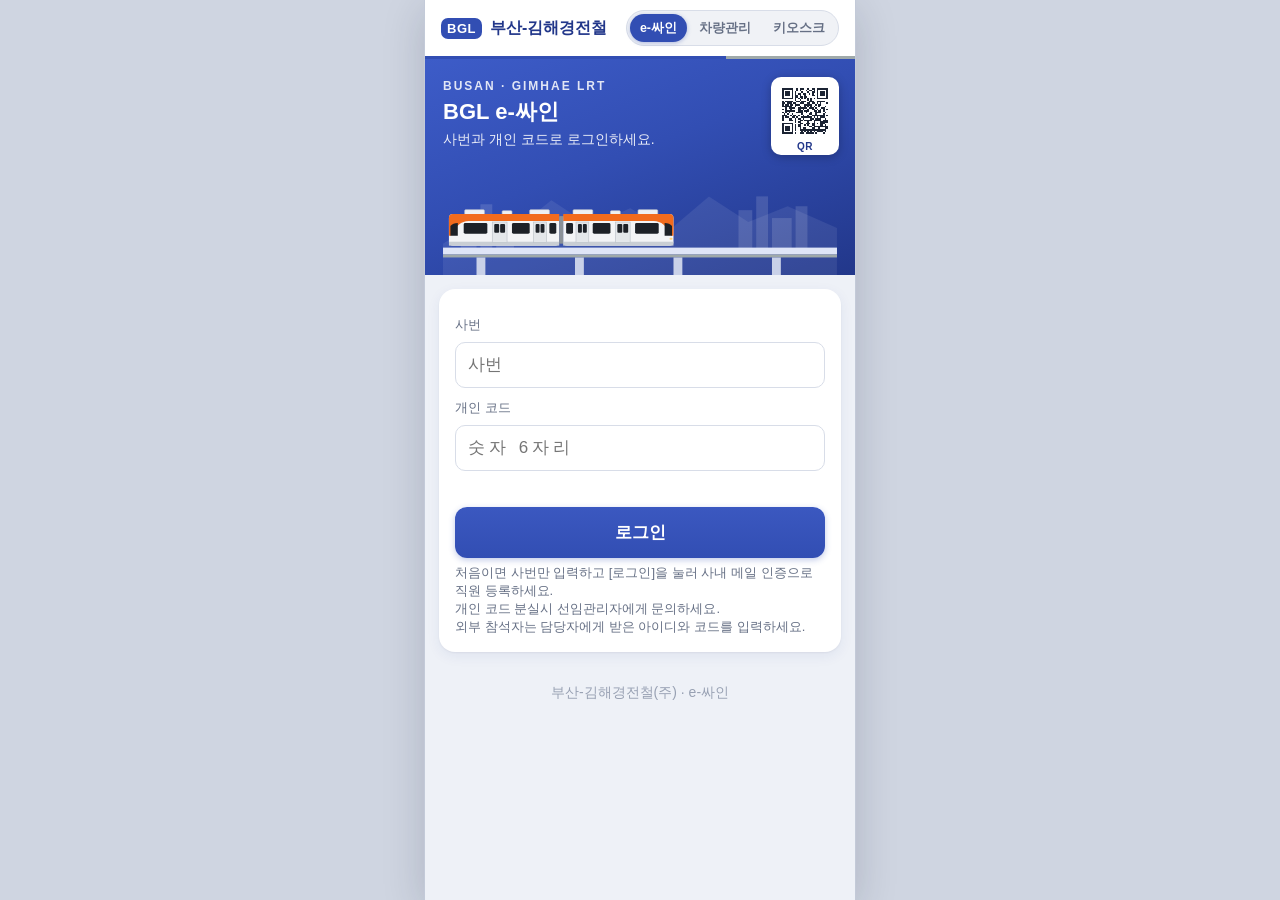
==== commit ce137f7b: "상단 전환 버튼 e-싸인·차량관리·키오스크, 키오스크 화면으로 역 안내 화면 카드 이동 Co-Authored-By: Claude Opus 5.5 <noreply@anthropic." ====
--- a/car.html
+++ b/car.html
@@ -280,7 +280,7 @@
         onerror="if(!this.dataset.alt){this.dataset.alt=1;this.src='https://www.bglrt.com/_res/default/img/sub/p00563_img05_04.png';}else{document.getElementById('brand').className='brand noimg';}">
       <span class="wm"><i>BGL</i>부산-김해경전철</span>
     </div>
-    <div class="appSw" id="appSw" role="tablist"><a class="sw" data-k="sign" href="#" role="tab" aria-selected="false">e-싸인</a><a class="sw on" data-k="car" href="?" role="tab" aria-selected="true">업무차량관리</a></div>
+    <div class="appSw" id="appSw" role="tablist"><a class="sw" data-k="sign" href="#" role="tab" aria-selected="false">e-싸인</a><a class="sw on" data-k="car" href="?" role="tab" aria-selected="true">차량관리</a><a class="sw" data-k="kiosk" href="#" role="tab" aria-selected="false">키오스크</a></div>
   </header>
   <div class="band"><b id="bandTitle">운행 시작</b><span class="carChip" id="bandCar"></span></div>
 </div>
@@ -557,7 +557,7 @@
 /* ===================== 시작 ===================== */
 /** QR(주소?car=차량번호)로 열리면: 카메라를 먼저 켜고, 그동안 차량 정보를 받아 옴 */
 function boot() {
-  appSwitch($('appSw'), 'car', { sign: SIGN, car: HOME });
+  appSwitch($('appSw'), 'car', { sign: SIGN, car: HOME, kiosk: SIGN + '#kiosk' });   // 키오스크: e-싸인 안의 키오스크 화면
   var q = new URLSearchParams(location.search), car = q.get('car') || '';
   if (!car && !isStaff()) { location.replace(SIGN); return; }   // 차량 QR이 아니면 로그인부터
   if (q.has('rec')) return showRec(q.get('rec') || '');
@@ -589,7 +589,7 @@
 }
 var HOME = location.origin + location.pathname;     // 업무차량관리 첫 화면 (주소만)
 var SIGN = HOME.replace(/[^\/]*$/, '') + 'sign.html';   // 전자서명: 같은 저장소의 sign.html (구글 웹 앱 주소로 가면 '구글 사용자가 만든 앱' 알림이 뜸)
-/** 오른쪽 위 전환 버튼 [전자서명][업무차량관리]: 누른 쪽에 불이 들어오며 그 화면으로 이동
+/** 오른쪽 위 전환 버튼 [e-싸인][차량관리][키오스크]: 누른 쪽에 불이 들어오며 그 화면으로 이동
  *  지금 켜진 버튼(업무차량관리)을 누르면 업무차량관리 첫 화면으로 */
 function appSwitch(sw, here, urls) {
   var gone = false, btns = sw.querySelectorAll('.sw');
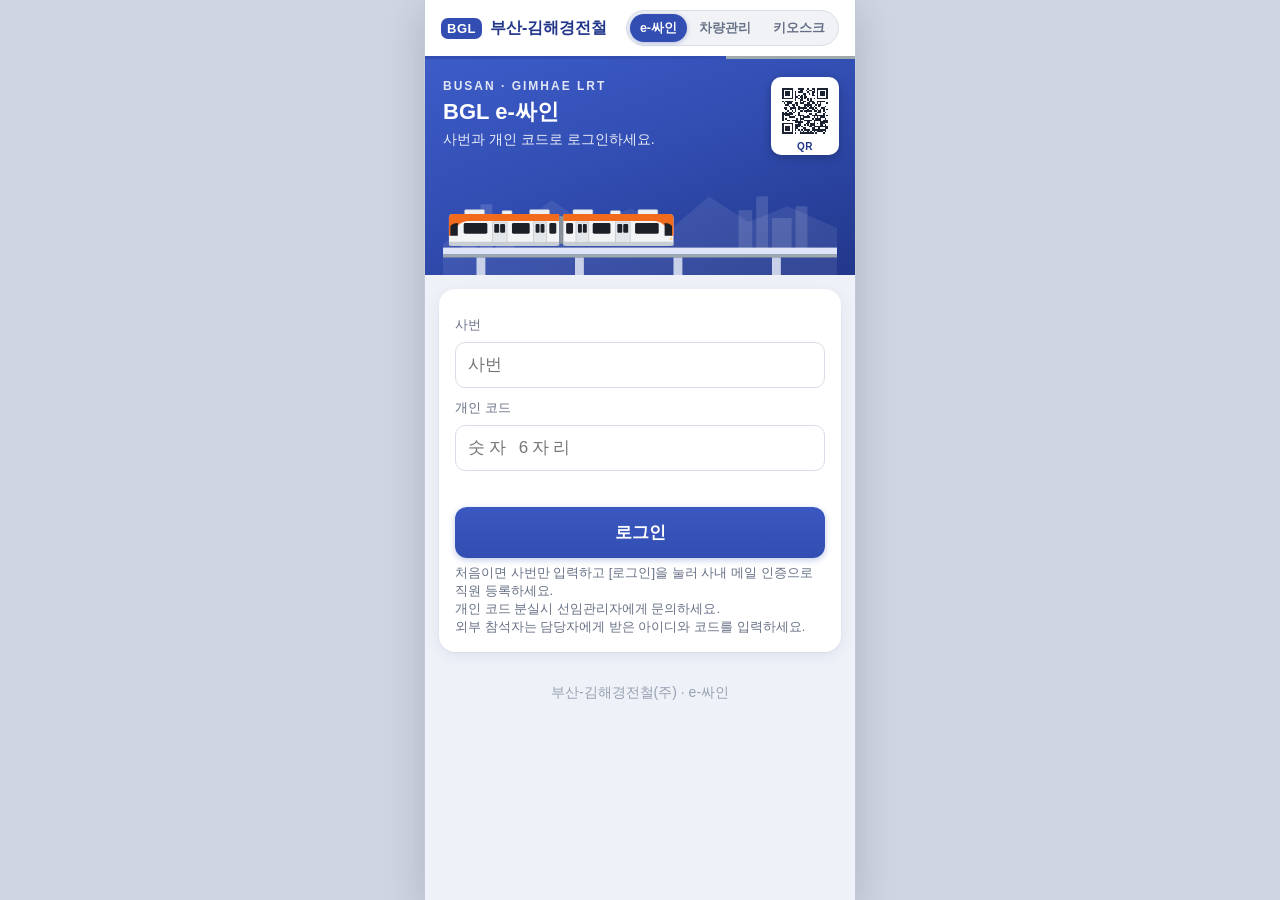
==== commit 4ba59788: "차량관리 [e-싸인]: 기억된 키오스크 화면 대신 서명지 목록 Co-Authored-By: Claude Opus 5.5 <noreply@anthropic.com>" ====
--- a/car.html
+++ b/car.html
@@ -557,7 +557,7 @@
 /* ===================== 시작 ===================== */
 /** QR(주소?car=차량번호)로 열리면: 카메라를 먼저 켜고, 그동안 차량 정보를 받아 옴 */
 function boot() {
-  appSwitch($('appSw'), 'car', { sign: SIGN, car: HOME, kiosk: SIGN + '#kiosk' });   // 키오스크: e-싸인 안의 키오스크 화면
+  appSwitch($('appSw'), 'car', { sign: SIGN + '#sign', car: HOME, kiosk: SIGN + '#kiosk' });   // 키오스크: e-싸인 안의 키오스크 화면
   var q = new URLSearchParams(location.search), car = q.get('car') || '';
   if (!car && !isStaff()) { location.replace(SIGN); return; }   // 차량 QR이 아니면 로그인부터
   if (q.has('rec')) return showRec(q.get('rec') || '');
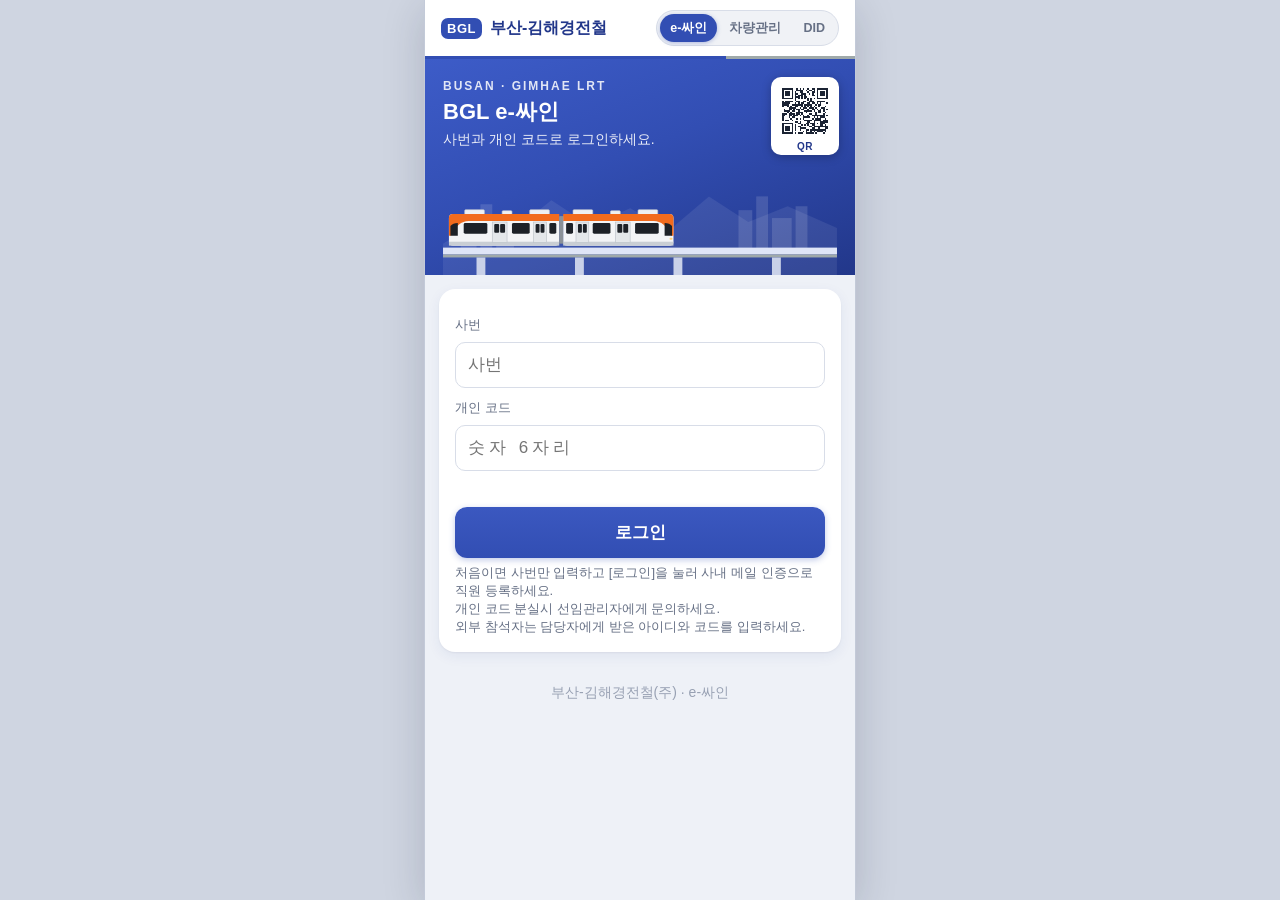
==== commit ca81a563: "키오스크 → DID 이름, [처음으로] 로딩창 없이 목록 새로 받기 Co-Authored-By: Claude Opus 5.5 <noreply@anthropic.com>" ====
--- a/car.html
+++ b/car.html
@@ -280,7 +280,7 @@
         onerror="if(!this.dataset.alt){this.dataset.alt=1;this.src='https://www.bglrt.com/_res/default/img/sub/p00563_img05_04.png';}else{document.getElementById('brand').className='brand noimg';}">
       <span class="wm"><i>BGL</i>부산-김해경전철</span>
     </div>
-    <div class="appSw" id="appSw" role="tablist"><a class="sw" data-k="sign" href="#" role="tab" aria-selected="false">e-싸인</a><a class="sw on" data-k="car" href="?" role="tab" aria-selected="true">차량관리</a><a class="sw" data-k="kiosk" href="#" role="tab" aria-selected="false">키오스크</a></div>
+    <div class="appSw" id="appSw" role="tablist"><a class="sw" data-k="sign" href="#" role="tab" aria-selected="false">e-싸인</a><a class="sw on" data-k="car" href="?" role="tab" aria-selected="true">차량관리</a><a class="sw" data-k="kiosk" href="#" role="tab" aria-selected="false">DID</a></div>
   </header>
   <div class="band"><b id="bandTitle">운행 시작</b><span class="carChip" id="bandCar"></span></div>
 </div>
@@ -557,7 +557,7 @@
 /* ===================== 시작 ===================== */
 /** QR(주소?car=차량번호)로 열리면: 카메라를 먼저 켜고, 그동안 차량 정보를 받아 옴 */
 function boot() {
-  appSwitch($('appSw'), 'car', { sign: SIGN + '#sign', car: HOME, kiosk: SIGN + '#kiosk' });   // 키오스크: e-싸인 안의 키오스크 화면
+  appSwitch($('appSw'), 'car', { sign: SIGN + '#sign', car: HOME, kiosk: SIGN + '#kiosk' });   // DID: e-싸인 안의 DID 화면
   var q = new URLSearchParams(location.search), car = q.get('car') || '';
   if (!car && !isStaff()) { location.replace(SIGN); return; }   // 차량 QR이 아니면 로그인부터
   if (q.has('rec')) return showRec(q.get('rec') || '');
@@ -589,7 +589,7 @@
 }
 var HOME = location.origin + location.pathname;     // 업무차량관리 첫 화면 (주소만)
 var SIGN = HOME.replace(/[^\/]*$/, '') + 'sign.html';   // 전자서명: 같은 저장소의 sign.html (구글 웹 앱 주소로 가면 '구글 사용자가 만든 앱' 알림이 뜸)
-/** 오른쪽 위 전환 버튼 [e-싸인][차량관리][키오스크]: 누른 쪽에 불이 들어오며 그 화면으로 이동
+/** 오른쪽 위 전환 버튼 [e-싸인][차량관리][DID]: 누른 쪽에 불이 들어오며 그 화면으로 이동
  *  지금 켜진 버튼(업무차량관리)을 누르면 업무차량관리 첫 화면으로 */
 function appSwitch(sw, here, urls) {
   var gone = false, btns = sw.querySelectorAll('.sw');
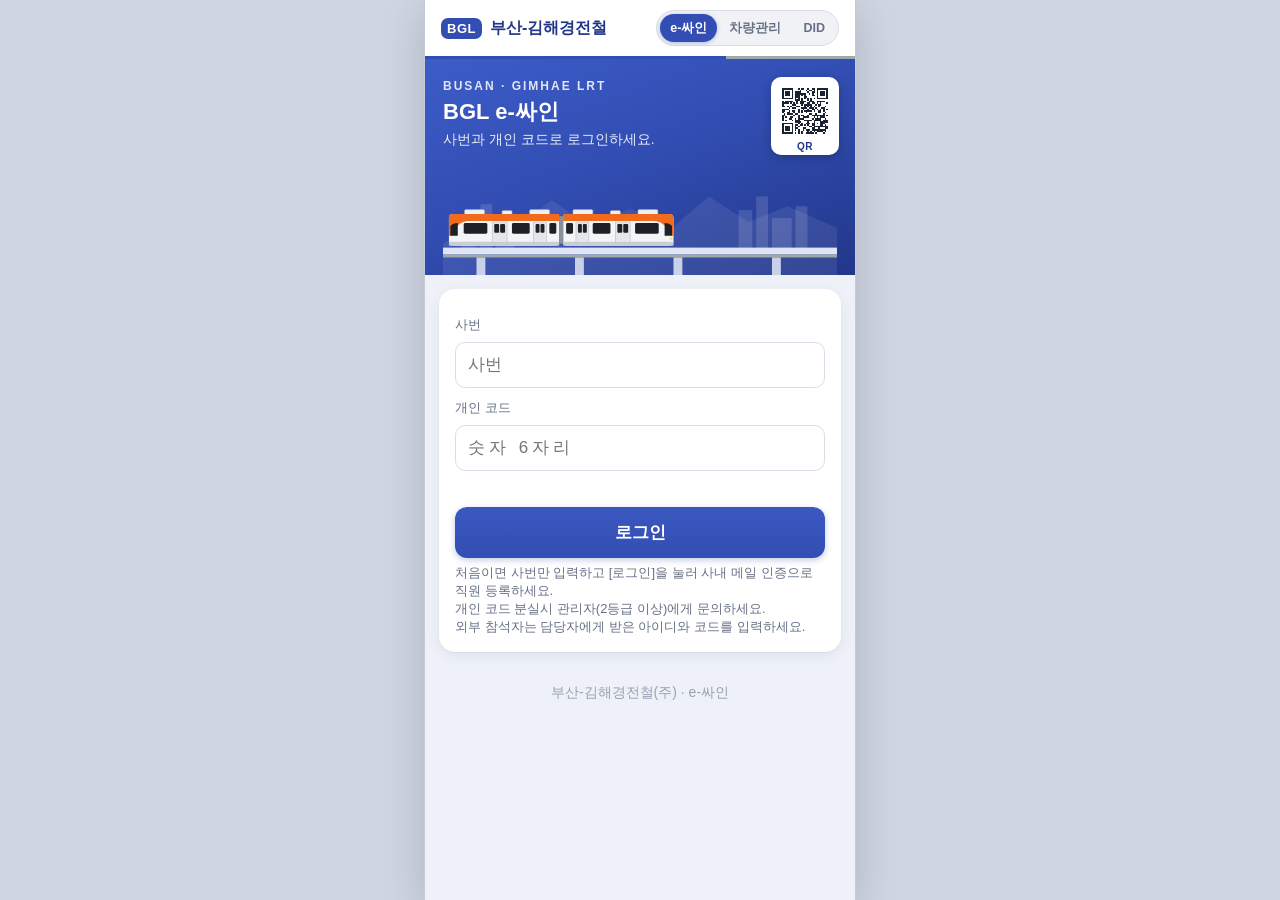
==== commit b9df66f2: "차량관리 합침·화면 파일 나눔·서버 호출 하나로 - 업무차량관리를 sign.html 안 화면으로 (src/car/, Shadow DOM), car.html·index.html은 넘" ====
--- a/car.html
+++ b/car.html
@@ -1,1498 +1,16 @@
-<!DOCTYPE html>
+<!doctype html>
 <html lang="ko">
 <head>
 <meta charset="utf-8">
-<link rel="preconnect" href="https://script.google.com" crossorigin>
-<link rel="preconnect" href="https://script.googleusercontent.com" crossorigin>
-<meta name="viewport" content="width=device-width, initial-scale=1, viewport-fit=cover">
+<meta name="viewport" content="width=device-width, initial-scale=1">
 <title>업무차량관리</title>
-<style>
-  /* 부산-김해경전철 CI 색 (전자서명 화면과 같음) */
-  :root { --bg:#eef1f7; --card:#fff; --text:#1b2333; --sub:#667085; --pri:#324eb3; --pri2:#22378a; --gray:#9fa9aa; --ok:#12833b; --line:#d8dde8; --warn:#9a5b00; }
-  * { box-sizing:border-box; -webkit-tap-highlight-color:transparent; }
-  html, body { margin:0; height:100%; }
-  html { touch-action:manipulation; }   /* 휴대폰: 두 번 탭 확대 제스처 끔 */
-  body { font-family:-apple-system,"Noto Sans KR","Malgun Gothic",sans-serif; background:var(--bg); color:var(--text); }
-  .hidden { display:none !important; }
-  button { font-family:inherit; }
-
-  /* ---------- 카메라 화면 ---------- */
-  #cam { position:fixed; inset:0; display:flex; flex-direction:column; background:#111318; color:#fff; }
-  .camTop { display:flex; align-items:center; justify-content:space-between; gap:8px; padding:calc(10px + env(safe-area-inset-top)) 16px 10px; }
-  .camTop b { font-size:17px; flex:1; min-width:0; }
-  .dnBtn { flex:none; height:34px; padding:0 12px; border-radius:17px; border:1.5px solid rgba(255,255,255,.5); background:rgba(255,255,255,.14); color:#fff; font-size:14px; font-weight:800; font-family:inherit; }
-  .dnBtn.night { background:#1e2a5a; border-color:#8ea2ff; color:#dfe5ff; }
-  .round { width:44px; height:44px; border-radius:50%; border:0; background:rgba(255,255,255,.14); color:#fff; display:flex; align-items:center; justify-content:center; }
-  .round.on { background:#ffd34d; color:#1b2333; }
-  .view { position:relative; flex:1; overflow:hidden; min-height:0; }
-  #video { position:absolute; inset:0; width:100%; height:100%; object-fit:cover; transform-origin:50% 50%; background:#000; }
-  .guide { position:absolute; left:8%; right:8%; top:38px; height:0; padding-bottom:26%; border:3px dashed #fff; border-radius:14px;
-           box-shadow:0 0 0 9999px rgba(0,0,0,.45); }
-  .guide.hit { border-style:solid; border-color:#5ee08a; }
-  .camHint { position:absolute; z-index:2; left:0; right:0; top:10px; text-align:center; font-size:15px; margin:0; text-shadow:0 1px 3px #000; }
-  .live { position:absolute; z-index:2; left:0; right:0; text-align:center; font-size:30px; font-weight:800; letter-spacing:2px; text-shadow:0 1px 4px #000; pointer-events:none; }
-  .camCtl { position:absolute; left:0; right:0; bottom:14px; display:flex; flex-direction:column; align-items:center; gap:12px; }
-  .ctlRow { display:flex; flex-wrap:wrap; justify-content:center; gap:6px; }   /* 밝기·줌 한 줄 */
-  .zoom { display:flex; gap:4px; padding:4px; border-radius:999px; background:rgba(20,22,30,.75); }
-  .zoom button { width:36px; height:40px; border-radius:999px; border:0; background:transparent; color:#fff; font-size:14px; }
-  .zoom button.on { background:#fff; color:#1b2333; font-weight:800; font-size:15px; }
-  .exp { display:flex; align-items:center; gap:4px; padding:4px; border-radius:999px; background:rgba(20,22,30,.75); font-size:13px; }
-  .exp button { width:34px; height:40px; border-radius:999px; border:0; background:rgba(255,255,255,.14); color:#fff; font-size:20px; line-height:1; }
-  .exp span { min-width:52px; text-align:center; }
-  .exp b { font-size:15px; }
-  .pill { padding:6px 12px; border-radius:999px; background:rgba(20,22,30,.8); font-size:13px; }
-  .shRow { display:flex; align-items:center; justify-content:center; gap:22px; }
-  .shutter { width:68px; height:68px; border-radius:50%; border:4px solid #fff; background:rgba(255,255,255,.25); }
-  .shutter:active { background:#fff; }
-  .txtBtn { border:0; background:transparent; color:#fff; font-size:14px; text-decoration:underline; min-height:44px; padding:0 6px; }
-  .fallback { position:absolute; inset:0; display:flex; flex-direction:column; align-items:center; justify-content:center; gap:14px; padding:24px; text-align:center; }
-  .fallback p { margin:0; font-size:15px; line-height:1.6; }
-  .fallback .why { font-size:12px; color:#c9cfdc; line-height:1.5; max-width:320px; }
-  .cropper { position:absolute; inset:0; background:#111318; }
-  .cropStage { position:absolute; left:0; right:0; top:44px; bottom:150px; touch-action:none; overflow:hidden; }
-  .cropStage img { position:absolute; inset:0; width:100%; height:100%; object-fit:contain; user-select:none; -webkit-user-drag:none; pointer-events:none; }
-  .cbox { position:absolute; border:3px solid #5ee08a; border-radius:10px; box-shadow:0 0 0 9999px rgba(0,0,0,.5); pointer-events:none; }
-  .cropCtl { position:absolute; left:0; right:0; bottom:12px; display:flex; flex-direction:column; align-items:center; gap:12px; padding:0 20px; }
-  .cropCtl .sz { display:flex; align-items:center; gap:10px; width:100%; max-width:340px; font-size:13px; }
-  .cropCtl input[type=range] { flex:1; accent-color:#fff; height:32px; }
-  .cropCtl .two { display:grid; grid-template-columns:repeat(2, minmax(0,1fr)); gap:10px; width:100%; max-width:340px; }
-  .sheet { background:#fff; color:var(--text); border-radius:22px 22px 0 0; padding:10px 20px calc(18px + env(safe-area-inset-bottom)); }
-  .sheet .grab { width:40px; height:4px; border-radius:2px; background:var(--line); margin:0 auto 10px; }
-  .sheet .top { display:flex; align-items:center; justify-content:space-between; margin-bottom:8px; }
-  .sheet .no { font-size:20px; font-weight:900; color:var(--pri2); }
-
-  /* ---------- 공통 (확인·완료 화면) ---------- */
-  header { background:#fff; padding:10px 16px; padding-top:calc(10px + env(safe-area-inset-top)); display:flex; align-items:center; justify-content:space-between; gap:10px;
-           border-bottom:3px solid var(--pri); position:relative; }
-  header::after { content:''; position:absolute; left:0; right:0; bottom:-3px; height:3px; background:linear-gradient(90deg, var(--pri) 0 70%, var(--gray) 70% 100%); }
-  .brand img { height:28px; width:auto; max-width:180px; display:block; }
-  .wm { display:none; align-items:center; gap:8px; font-weight:800; font-size:15px; color:var(--pri2); white-space:nowrap; }
-  .wm i { font-style:normal; background:var(--pri); color:#fff; border-radius:7px; padding:3px 6px; font-size:12px; }
-  .brand.noimg img { display:none; } .brand.noimg .wm { display:flex; }
-  header h1 { margin:0; font-size:13px; font-weight:700; color:var(--pri); background:#eef1fb; border:1px solid #cdd6f3; border-radius:20px; padding:4px 10px; white-space:nowrap; }
-  .band { background:linear-gradient(160deg, #3d5cc8 0%, var(--pri) 45%, var(--pri2) 100%); color:#fff; padding:14px 18px; display:flex; align-items:center; justify-content:space-between; }
-  .band b { font-size:18px; }
-  .carChip { background:#fff; color:var(--pri2); font-weight:900; font-size:15px; padding:4px 10px; border-radius:8px; }
-  .steps { display:flex; justify-content:center; gap:90px; padding:14px 22px 0; position:relative; }
-  .steps::before { content:''; position:absolute; left:50%; width:90px; transform:translateX(-50%); top:27px; height:2px; background:var(--line); }
-  .st1 { position:relative; z-index:1; display:flex; flex-direction:column; align-items:center; gap:4px; font-size:12px; color:var(--sub); }
-  .st1 b { width:28px; height:28px; border-radius:50%; background:#fff; border:2px solid var(--line); display:flex; align-items:center; justify-content:center; font-size:13px; }
-  .st1.on { color:var(--pri); font-weight:700; } .st1.on b { background:var(--pri); border-color:var(--pri); color:#fff; box-shadow:0 0 0 4px rgba(50,78,179,.18); }
-  .st1.done { color:var(--pri); } .st1.done b { background:#e7ecfa; border-color:var(--pri); color:var(--pri); }
-  main { padding:14px; max-width:560px; margin:0 auto; }
-  .card { background:#fff; border-radius:16px; padding:16px; box-shadow:0 1px 2px rgba(16,24,40,.05), 0 4px 14px rgba(34,55,138,.07); margin-bottom:12px; }
-  .card h2 { margin:0 0 12px; font-size:19px; }
-  .box { background:#f3f6fd; border-radius:12px; padding:12px 14px; }
-  .kmBox { display:flex; flex-direction:column; gap:8px; }
-  .photos { display:grid; gap:8px; }
-  .photos.two { grid-template-columns:repeat(2, minmax(0,1fr)); }
-  .photos figure { margin:0; display:flex; flex-direction:column; gap:4px; }
-  .photos figcaption { font-size:13px; font-weight:700; color:var(--sub); }
-  .photos .ph { width:100%; height:120px; object-fit:contain; background:#111; border-radius:8px; display:block; }
-  .photos:not(.two) .ph { height:170px; }
-  .photos .none { height:120px; border-radius:8px; background:#e9edf5; color:var(--sub); font-size:13px; display:flex; align-items:center; justify-content:center; text-align:center; padding:6px; }
-  .kmRow { display:flex; align-items:center; gap:8px; }
-  .kmRow label { font-size:14px; color:var(--sub); flex:none; width:64px; }
-  .kmIn { flex:1; min-width:0; font-size:24px; font-weight:800; color:var(--pri2); padding:8px 10px; border:1px solid var(--line); border-radius:10px; text-align:right; }
-  .kmRow span { font-size:15px; color:var(--sub); }
-  .kv { display:flex; justify-content:space-between; gap:10px; font-size:15px; }
-  .kv span:first-child { color:var(--sub); }
-  .kv b { text-align:right; }
-  .cmp { font-size:13px; font-weight:700; display:flex; align-items:center; gap:6px; }
-  .cmp.ok { color:var(--ok); } .cmp.warn { color:var(--warn); }
-  .link { border:0; background:none; color:var(--pri); font-size:14px; font-weight:700; text-decoration:underline; padding:0; min-height:44px; align-self:flex-start; }
-  .grid2 { display:grid; grid-template-columns:repeat(2, minmax(0,1fr)); gap:8px; }
-  .fld { display:flex; flex-direction:column; gap:4px; margin-top:12px; }
-  .fld label, .lbl { font-size:14px; font-weight:700; }
-  .lbl small { font-weight:400; font-size:12px; color:var(--sub); margin-left:4px; }
-  input[type=text], input[type=tel] { width:100%; font-size:17px; padding:11px 12px; border:1px solid var(--line); border-radius:10px; min-width:0; }
-  input:focus { outline:none; border-color:var(--pri); box-shadow:0 0 0 3px rgba(50,78,179,.15); }
-  .secret { -webkit-text-security:disc; letter-spacing:4px; }
-  .chips { display:grid; grid-template-columns:repeat(4, minmax(0,1fr)); gap:6px; margin-top:6px; }
-  .chips button { height:46px; border-radius:12px; border:1px solid #c9d0ee; background:#fff; color:var(--pri2); font-size:14px; padding:0 2px; line-height:1.15; word-break:keep-all; }
-  .chips button.on { background:var(--pri); border-color:var(--pri); color:#fff; font-weight:800; }
-  .sec { margin-top:14px; }
-  .sbtn { height:44px; padding:0 14px; border:0; border-radius:10px; background:var(--pri); color:#fff; font-size:14px; font-weight:700; display:inline-flex; align-items:center; }
-  .btn { width:100%; font-size:17px; padding:15px; border:0; border-radius:12px; font-weight:700; }
-  .pri { background:linear-gradient(180deg, #3b58c0, var(--pri)); color:#fff; box-shadow:0 2px 6px rgba(50,78,179,.3); }
-  .pri:disabled { opacity:.45; box-shadow:none; }
-  .gray { background:#e6eaf0; color:var(--text); }
-  .msg { color:#c0392b; font-size:14px; margin-top:10px; min-height:0; white-space:pre-line; }
-  .msg:empty { display:none; }
-  .note { background:#fff7e0; border:1px solid #f0d58a; color:#7a5a00; border-radius:10px; padding:10px 12px; font-size:14px; margin-bottom:12px; }
-  .center { text-align:center; padding:26px 10px 10px; }
-  .check { width:72px; height:72px; margin:0 auto 12px; border-radius:50%; background:var(--pri); color:#fff; display:flex; align-items:center; justify-content:center;
-           box-shadow:0 0 0 10px rgba(50,78,179,.12); animation:pop .45s ease-out; }
-  @keyframes pop { 0% { transform:scale(.4); opacity:0; } 70% { transform:scale(1.08); } 100% { transform:scale(1); opacity:1; } }
-  .rows { display:flex; flex-direction:column; gap:10px; margin-top:14px; padding-top:14px; border-top:1px solid var(--line); text-align:left; }
-  /* 오른쪽 위 전환 버튼: [전자서명][업무차량관리] 나란히. 지금 화면에 불(파랑)이 켜져 있고, 다른 쪽을 누르면 그쪽에 불이 들어오며 이동 */
-  .appSw { display:flex; flex:none; padding:3px; gap:2px; border-radius:20px; background:#f0f2f6; border:1px solid #d8dde8; }
-  .appSw .sw { height:28px; padding:0 10px; display:flex; align-items:center; border-radius:16px; font-size:12.5px; font-weight:700; white-space:nowrap;
-    color:#667085; text-decoration:none; user-select:none; -webkit-user-select:none; transition:background .2s, color .2s, box-shadow .2s; }
-  .appSw .sw.on { background:var(--pri); color:#fff; box-shadow:0 1px 4px rgba(50,78,179,.35); }
-  .appSw:not(.go) .sw:not(.on):active { background:#e3e7ef; }
-  header .brand img { max-width:130px; height:26px; }
-  /* 업무차량관리 첫 화면: 차량 카드 [주행거리 촬영]. 카드를 왼쪽으로 밀면 [운행 기록]·[전표 등록], 오른쪽으로 밀면 [차량 삭제]. 목록 아래 [차량 등록] 박스 */
-  .sbtn:disabled { opacity:.5; }
-  .carBtns { flex:none; display:flex; flex-direction:column; gap:6px; }
-  .carHead { display:flex; align-items:center; justify-content:space-between; gap:8px; margin-bottom:12px; } .carHead h2 { margin:0; }
-  .carPanel { margin-bottom:12px; padding:12px; border:1px solid var(--line); border-radius:12px; font-size:14px; }
-  .carPanel input { width:100%; font-size:17px; padding:11px 12px; border:1px solid var(--line); border-radius:10px; min-width:0; margin-top:8px; }
-  .carAddRow { display:flex; gap:8px; } .carAddRow input { flex:1; width:auto; margin-top:0; }
-  #carAddOk { flex:none; width:84px; padding:0; font-size:15px; }
-  .carDelRow { display:flex; gap:8px; } .carDelRow input { flex:1; }
-  .carPanelBtns { display:flex; gap:8px; margin-top:8px; } .carPanelBtns .btn { flex:1; padding:12px; font-size:15px; }
-  .carPanel .btn.gray { background:#e4e7ec; color:var(--text); } .carPanel .btn.del { background:#b42318; color:#fff; }
-  .carSw { position:relative; border-radius:12px; overflow:hidden; }   /* 카드 뒤에 버튼: 왼쪽으로 밀면 오른쪽 [운행 기록]·[전표 등록], 오른쪽으로 밀면 왼쪽 [차량 삭제] */
-  .carSw .carAct { position:absolute; top:0; bottom:0; width:96px; display:flex; flex-direction:column; gap:6px; visibility:hidden; }   /* e-싸인 카드와 같은 모양: 카드와 8px 떨어진 둥근 따로 버튼 + 아이콘 */
-  .carSw .carActR { right:0; padding-left:8px; } .carSw .carActL { left:0; padding-right:8px; }
-  .carSw.open .carActR, .carSw.openR .carActL, .carSw.drag .carAct { visibility:visible; }   /* 닫힌 카드는 둥근 모서리 뒤로 색이 비치지 않게 */
-  .carSw.open .carActL, .carSw.openR .carActR { visibility:hidden; }
-  .carAct > * { flex:1; min-height:0; display:flex; flex-direction:column; align-items:center; justify-content:center; gap:3px; border:0; border-radius:12px; color:#fff; font-size:13px; font-weight:800; font-family:inherit; line-height:1.2; text-decoration:none; padding:4px; text-align:center; }
-  .carAct > * svg { width:18px; height:18px; flex:none; }
-  .carActR > * { flex-direction:row; gap:4px; } .carActR > * svg { width:15px; height:15px; }   /* 위아래 두 버튼: 아이콘 옆에 글자 */
-  .carAct .carDel { background:#b42318; } .carAct .carRec { background:var(--pri); } .carAct .carRc { background:#4a66c9; }
-  .carSw .carItem { position:relative; background:#fff; transition:transform .2s ease-out; touch-action:pan-y; }
-  .carSw.open .carItem { transform:translateX(-96px); } .carSw.openR .carItem { transform:translateX(96px); }
-  .carHint { margin-top:8px; font-size:13px; color:var(--sub); }
-  #crcTitle { display:block; font-size:17px; }
-  .crcList { display:flex; flex-direction:column; gap:6px; margin-top:8px; max-height:240px; overflow-y:auto; }
-  .crcRow { text-align:left; padding:10px; border:1px solid var(--line); border-radius:10px; background:#fff; font-size:14px; color:var(--text); }
-  .crcRow.on { border-color:var(--pri); background:#eef1fb; font-weight:700; } .crcRow em { font-style:normal; font-size:12px; color:#9a5b00; margin-left:6px; }
-  .crcShot { display:block; width:100%; margin-top:8px; padding:12px; font-size:15px; text-align:center; background:#e4e7ec; color:var(--text); }
-  .crcShots { display:flex; gap:8px; } .crcShots .crcShot { flex:1; min-width:0; }
-  .rcBtns { display:flex; flex-direction:column; gap:6px; flex:none; } .rcBtns .sbtn { justify-content:center; } .sbtn.alt { background:#e4e7ec; color:var(--text); }
-  .crcPdf { display:flex; gap:8px; margin-top:8px; } .crcPdf select { flex:1; min-width:0; height:38px; border:1px solid var(--line); border-radius:8px; padding:0 8px; font-size:15px; background:#fff; color:var(--text); }
-  .crcGrid { display:grid; grid-template-columns:1fr 1fr; gap:8px; margin-top:8px; } .crcGrid label { display:flex; flex-direction:column; gap:4px; font-size:13px; font-weight:700; color:var(--sub); }
-  .crcGrid select, .crcGrid input { width:100%; height:44px; margin-top:0; font-size:16px; padding:0 10px; border:1px solid var(--line); border-radius:10px; background:#fff; color:var(--text); }
-  #crcThumb { display:block; max-width:100%; max-height:180px; margin:8px auto 0; border-radius:8px; }
-  .carModel { margin-left:6px; font-size:14px; font-weight:600; color:var(--sub); }
-  .carList a.camBtn { display:flex; flex:none; justify-content:center; padding:0 12px; border:0; font-size:14px; color:#fff; }
-  .carList a.camBtn.big { flex-direction:column; justify-content:center; gap:4px; width:116px; height:90px; padding:0 8px; font-size:15px; }   /* 주행거리 촬영: 두 줄 높이 */
-  .camBtn { flex:none; display:flex; align-items:center; gap:6px; height:44px; padding:0 14px; border-radius:12px; text-decoration:none;
-    background:linear-gradient(180deg, #3b58c0, var(--pri)); color:#fff; font-size:14px; font-weight:800; box-shadow:0 2px 6px rgba(50,78,179,.3); }
-  /* 운행기록 페이지 */
-  .recTool { display:flex; gap:8px; }
-  .recTool select { flex:1; min-width:0; font-size:15px; padding:0 10px; height:44px; border:1px solid var(--line); border-radius:10px; background:#fff; font-family:inherit; }
-  .recTool .sbtn { flex:none; }
-  .recTool .mBtn { flex:none; width:40px; height:44px; border:1px solid var(--line); border-radius:10px; background:#fff; color:var(--pri); font-size:14px; }
-  .recTool .mBtn:disabled { opacity:.35; }
-  /* 운행기록 표 (엑셀 형식): 폰 폭에서는 표만 가로 스크롤, 날짜 열 고정 */
-  .recTbl { overflow-x:auto; -webkit-overflow-scrolling:touch; border:1px solid #c8ced9; border-radius:8px; }
-  .recTbl table { border-collapse:collapse; width:100%; font-size:13px; white-space:nowrap; }
-  .recTbl th, .recTbl td { border:1px solid #d5dae3; padding:8px 8px; text-align:left; }
-  .recTbl tr > :first-child { border-left:0; } .recTbl tr > :last-child { border-right:0; }
-  .recTbl thead th { border-top:0; background:#e9edf5; color:var(--pri2); font-weight:800; text-align:center; position:sticky; top:0; }
-  .recTbl th:first-child, .recTbl td:first-child { position:sticky; left:0; z-index:1; background:#fff; box-shadow:1px 0 0 #d5dae3; }
-  .recTbl thead th:first-child { background:#e9edf5; z-index:2; }
-  .recTbl tbody tr { cursor:pointer; }
-  .recTbl tbody tr:nth-child(even) td { background:#f8f9fc; }
-  .recTbl tbody tr:active td { background:#e6ecfb; }
-  .recTbl tbody tr:last-child td { border-bottom:0; }
-  .recTbl .n { text-align:right; font-variant-numeric:tabular-nums; } .recTbl .n b { color:var(--pri2); }
-  .recTbl .c { text-align:center; }
-  .carList { display:flex; flex-direction:column; gap:8px; margin-top:10px; }
-  .carItem { display:flex !important; align-items:center; justify-content:space-between; gap:10px; }
-  .carItem .ci { display:flex; flex-direction:column; gap:3px; min-width:0; }
-  .carItem .ci b { font-size:19px; }
-  .carItem .ci small { font-size:13px; font-weight:500; color:var(--sub); }
-  .carItem .go { flex:none; font-size:14px; font-weight:700; color:var(--pri); }
-  .tag { display:inline-block; font-size:12px; font-weight:800; border-radius:6px; padding:2px 7px; margin-right:6px; vertical-align:1px; }
-  .tag.run { background:#fdebdd; color:#8a3f0a; } .tag.idle { background:#e3f4ea; color:#17663a; }
-  .carList a { display:block; padding:14px; border:1px solid var(--line); border-radius:12px; text-decoration:none; color:var(--text); font-size:17px; font-weight:700; }
-  .spin { display:inline-block; width:16px; height:16px; border:2px solid rgba(255,255,255,.5); border-top-color:#fff; border-radius:50%; animation:sp 1s linear infinite; vertical-align:-3px; margin-right:6px; }
-  @keyframes sp { to { transform:rotate(360deg); } }
-  /* 가운데 로딩 표시 (서버를 부르는 동안, 0.3초 넘으면) */
-  .busyOver { position:fixed; inset:0; z-index:9999; display:flex; align-items:center; justify-content:center; background:rgba(15,23,42,.28); }
-  .busyBox { display:flex; flex-direction:column; align-items:center; gap:12px; min-width:170px; padding:22px 26px; border-radius:16px; background:#fff; box-shadow:0 8px 30px rgba(0,0,0,.25); }
-  .busyBox b { font-size:15px; color:var(--text); }
-  .busySpin { width:42px; height:42px; border:4px solid #dbe3f4; border-top-color:var(--pri); border-radius:50%; animation:sp .8s linear infinite; }
-  @media (min-width: 600px) and (min-height: 601px) {
-    html { background:#cfd5e1; }
-    body { max-width:430px; margin:0 auto; box-shadow:0 0 0 1px #c3cad8, 0 10px 40px rgba(16,24,48,.18); position:relative; }
-    #cam { left:50%; right:auto; width:430px; transform:translateX(-50%); }
-  }
-</style>
+<script>
+/* 업무차량관리는 e-싸인(sign.html) 안의 화면으로 합침 (원본: src/car/, node build.js로 sign.html에 들어감).
+   이 주소는 예전 링크·차량 QR(car.html?car=차량번호)용: 주소 뒤를 그대로 sign.html로 넘김. 주소만 열면 차량 목록(?car) */
+location.replace('sign.html' + (location.search || '?car') + location.hash);
+</script>
 </head>
 <body>
-
-<!-- ===== 1. 카메라 (QR로 들어오면 바로) ===== -->
-<section id="cam" class="hidden">
-  <div class="camTop">
-    <b id="camTitle">운행 시작 · 탑승 km</b>
-    <button class="dnBtn" id="dayNight" type="button" aria-label="주간·야간 모드 바꾸기">주간</button>
-    <button class="round hidden" id="torch" type="button" aria-label="플래시 켜기">
-      <svg width="20" height="20" viewBox="0 0 24 24" fill="none" stroke="currentColor" stroke-width="2" stroke-linecap="round" stroke-linejoin="round" aria-hidden="true"><path d="M13 2 4 14h7l-1 8 9-12h-7z"/></svg>
-    </button>
-  </div>
-  <div class="view" id="view">
-    <video id="video" playsinline muted autoplay></video>
-    <p class="camHint" id="camHint">계기판 주행거리를 박스 안에 맞춰주세요</p>
-    <div class="guide" id="guide"></div>
-    <div class="live" id="live"></div>
-    <div class="camCtl" id="camCtl">
-      <div class="ctlRow">
-      <div class="exp hidden" id="expRow" role="group" aria-label="밝기 조절">
-        <button type="button" id="expDn" aria-label="더 어둡게">−</button><span>밝기 <b id="expVal">0</b><small id="expAuto"></small></span><button type="button" id="expUp" aria-label="더 밝게">＋</button>
-      </div>
-      <div class="zoom" id="zoom" role="group" aria-label="줌">
-        <button type="button" data-z="1" aria-label="줌 1배">1×</button><button type="button" data-z="2" aria-label="줌 2배">2×</button><button type="button" data-z="3" aria-label="줌 3배">3×</button><button type="button" data-z="5" aria-label="줌 5배">5×</button>
-      </div>
-      </div>
-      <span class="pill" id="ocrState">숫자 인식 준비 중 · 가운데 버튼으로 바로 촬영 가능</span>
-      <div class="shRow">
-        <span style="width:72px"></span>
-        <button class="shutter" id="shutter" type="button" aria-label="지금 촬영"></button>
-        <span style="width:72px"></span>
-      </div>
-    </div>
-    <div class="fallback hidden" id="fallback">
-      <p id="fbText">이 화면에서 카메라를 바로 열 수 없습니다.<br>아래 버튼으로 계기판 주행거리를 찍어 주세요.</p>
-      <label class="btn pri" style="max-width:280px;display:block;text-align:center">카메라로 촬영<input type="file" id="fileKm" accept="image/*" capture="environment" hidden></label>
-      <button class="txtBtn" id="camRetry" type="button">실시간 카메라 다시 시도</button>
-      <button class="txtBtn" id="manual2" type="button">숫자 직접 입력</button>
-      <p class="why" id="fbWhy"></p>
-    </div>
-    <div class="cropper hidden" id="cropper">
-      <p class="camHint" style="top:12px">주행거리 숫자에 박스를 맞춰 주세요 · 끌어서 이동</p>
-      <div class="cropStage" id="cropStage"><img id="cropImg" alt="찍은 계기판 사진"><div class="cbox" id="cbox"></div></div>
-      <div class="cropCtl">
-        <label class="sz">박스 크기<input type="range" id="cSize" min="10" max="95" value="55"></label>
-        <div class="two">
-          <label class="btn gray" style="display:block;text-align:center;padding:14px 6px">다시 찍기<input type="file" id="fileKm2" accept="image/*" capture="environment" hidden></label>
-          <button class="btn pri" id="cropUse" type="button" style="padding:14px 6px">이 영역 사용</button>
-        </div>
-      </div>
-    </div>
-  </div>
-  <div class="sheet" id="sheet">
-    <div class="grab"></div>
-    <div class="top"><span class="no" id="shCar"></span><span class="pill" id="shState"></span></div>
-    <div id="shRows" style="display:flex; flex-direction:column; gap:6px"></div>
-  </div>
-</section>
-
-<!-- 확인·완료 화면 공통 머리 -->
-<div id="chrome" class="hidden">
-  <header>
-    <div class="brand" id="brand">
-      <img alt="부산-김해경전철" referrerpolicy="no-referrer" src="https://www.bglrt.com/_res/english/img/inc/logo_bgl%28k%29.png"
-        onerror="if(!this.dataset.alt){this.dataset.alt=1;this.src='https://www.bglrt.com/_res/default/img/sub/p00563_img05_04.png';}else{document.getElementById('brand').className='brand noimg';}">
-      <span class="wm"><i>BGL</i>부산-김해경전철</span>
-    </div>
-    <div class="appSw" id="appSw" role="tablist"><a class="sw" data-k="sign" href="#" role="tab" aria-selected="false">e-싸인</a><a class="sw on" data-k="car" href="?" role="tab" aria-selected="true">차량관리</a><a class="sw" data-k="kiosk" href="#" role="tab" aria-selected="false">DID</a></div>
-  </header>
-  <div class="band"><b id="bandTitle">운행 시작</b><span class="carChip" id="bandCar"></span></div>
-</div>
-
-<!-- ===== 2. 확인 ===== -->
-<section id="cf" class="hidden">
-  <div class="steps"><div class="st1 done"><b>1</b><span id="st1Label">탑승 km</span></div><div class="st1 on"><b>2</b>확인</div></div>
-  <main>
-    <div class="note hidden" id="cfNote"></div>
-    <div class="card">
-      <h2 id="cfTitle">운행 시작 확인</h2>
-      <div class="box kmBox">
-        <div class="photos" id="photos"></div>
-        <div id="kmInputs" class="hidden" style="display:flex;flex-direction:column;gap:8px">
-          <div class="kmRow"><label for="km0">탑승 km</label><input type="text" id="km0" class="kmIn" inputmode="numeric" autocomplete="off" maxlength="9"><span>km</span></div>
-          <div class="kmRow"><label for="km">하차 km</label><input type="text" id="km" class="kmIn" inputmode="numeric" autocomplete="off" maxlength="9"><span>km</span></div>
-          <div class="cmp" id="kmCmp"></div>
-        </div>
-        <button class="link" id="retake" type="button">사진 다시 촬영</button>
-      </div>
-
-      <div class="grid2 hidden" id="idBox" style="margin-top:4px">
-        <div class="fld"><label for="nm">사번</label><input type="tel" id="nm" autocomplete="off" inputmode="numeric" pattern="[0-9]*" maxlength="20"></div>
-        <div class="fld"><label for="pc">개인 코드</label><input type="text" id="pc" class="secret" inputmode="numeric" maxlength="6" autocomplete="off"></div>
-      </div>
-      <a class="btn gray hidden" id="regLink" href="sign.html" style="display:block;text-align:center;margin-top:10px;text-decoration:none">e-싸인에서 직원 등록</a>
-
-      <div id="endBox" class="hidden">
-        <div class="sec"><span class="lbl">행선지<small>이 차량에서 자주 쓰는 곳 자동 선택</small></span><div class="chips" id="routes" role="group" aria-label="행선지"></div>
-          <input type="text" id="routeEtc" class="hidden" placeholder="행선지 입력" maxlength="30" style="margin-top:8px" aria-label="기타 행선지"></div>
-        <div class="sec"><span class="lbl">운행목적<small>이 차량에서 자주 쓰는 항목 자동 선택</small></span><div class="chips" id="reasons" role="group" aria-label="운행목적"></div>
-          <input type="text" id="reasonEtc" class="hidden" placeholder="운행목적 입력" maxlength="30" style="margin-top:8px" aria-label="기타 운행목적"></div>
-        <div class="sec"><span class="lbl"><label for="memo">특이사항</label><small>차량 관련 내용이 있으면 입력 (선택)</small></span>
-          <input type="text" id="memo" placeholder="예: 타이어 공기압 경고등 켜짐" maxlength="100" autocomplete="off"></div>
-      </div>
-      <div class="msg" id="msg"></div>
-    </div>
-    <button class="btn pri" id="submit" type="button">운행 시작</button>
-  </main>
-</section>
-
-<!-- ===== 3. 완료 ===== -->
-<section id="done" class="hidden">
-  <main>
-    <div class="card center">
-      <div class="check"><svg width="36" height="36" viewBox="0 0 24 24" fill="none" stroke="#fff" stroke-width="2.6" stroke-linecap="round" stroke-linejoin="round" aria-hidden="true"><path d="M5 12.5 10 17.5 19 7"/></svg></div>
-      <h2 id="doneTitle" style="margin:0">운행이 시작되었습니다</h2>
-      <div class="rows" id="doneRows"></div>
-      <button class="btn pri hidden" id="doneHome" type="button" style="margin-top:18px">차량 목록으로</button>
-      <p style="font-size:13px;color:var(--sub);margin:12px 0 0">이 화면은 닫아도 됩니다.</p>
-    </div>
-  </main>
-</section>
-
-<!-- ===== 업무차량관리 첫 화면 (주소만 열면): 차량 목록 (차량마다 주행거리 촬영 · 운행 기록) ===== -->
-<section id="home" class="hidden">
-  <main>
-    <div class="card">
-      <div class="carHead"><h2>차량 목록</h2></div>
-      <div class="carHint" style="margin:-6px 0 10px">카드 밀기: 왼쪽 운행 기록·전표 등록, 오른쪽 차량 삭제</div>
-      <div class="carPanel hidden" id="carDelBox">
-        <b id="carDelNo"></b> 차량을 삭제합니다. 운행 기록은 남습니다. 관리자만 삭제할 수 있습니다.
-        <div class="carDelRow"><input type="tel" id="carDelPin" placeholder="관리자 사번" inputmode="numeric" maxlength="20" autocomplete="off"><input type="text" id="carDelPw" class="secret" placeholder="개인 코드 6자리" inputmode="numeric" maxlength="6" autocomplete="off"></div>
-        <div class="carPanelBtns"><button type="button" class="btn gray" id="carDelNoBtn">취소</button><button type="button" class="btn del" id="carDelOk">삭제</button></div>
-        <div class="msg" id="carDelMsg"></div>
-      </div>
-      <div class="carPanel hidden" id="carRcBox">
-        <b id="crcTitle"></b>
-        <div class="crcList" id="crcList"></div>
-        <div class="crcPdf"><select id="crcMonth" aria-label="관리일지 월"></select><button type="button" class="sbtn" id="crcPdf">관리일지 PDF</button></div>
-        <div class="hidden" id="crcForm">
-          <div class="crcGrid">
-            <label>구분<select id="crcKind"><option>주유</option><option>수리</option><option>기타</option></select></label>
-            <label>계기판 km<input type="text" id="crcKm" inputmode="numeric" maxlength="9" autocomplete="off"></label>
-            <label>세부내용<input type="text" id="crcDetail" placeholder="예: 20.5L" maxlength="40" autocomplete="off"></label>
-            <label>금액(원)<input type="text" id="crcAmt" inputmode="numeric" maxlength="10" autocomplete="off"></label>
-          </div>
-          <input type="text" id="crcNote" placeholder="비고 (선택)" maxlength="40" autocomplete="off">
-          <img id="crcThumb" class="hidden" alt="전표 사진">
-          <div class="crcShots"><label class="btn gray crcShot" id="crcShot">전표 촬영<input type="file" id="crcFile" accept="image/*" capture="environment" hidden></label>
-            <label class="btn gray crcShot">사진 선택<input type="file" id="crcFile2" accept="image/*" hidden></label></div>
-          <input type="tel" id="crcPin" placeholder="사번" autocomplete="off" inputmode="numeric" pattern="[0-9]*" maxlength="20">
-          <input type="text" id="crcPc" class="secret" placeholder="개인 코드 6자리" autocomplete="off" inputmode="numeric" maxlength="6">
-        </div>
-        <div class="carPanelBtns"><button type="button" class="btn gray" id="crcNo">취소</button><button type="button" class="btn pri" id="crcOk" disabled>등록</button></div>
-        <div class="msg" id="crcMsg"></div>
-      </div>
-      <div class="msg" id="carNote"></div>
-      <div class="carList" id="carList2"><div style="padding:14px;color:var(--sub);font-size:14px">불러오는 중…</div></div>
-    </div>
-    <div class="card" id="carAddBox">
-      <div class="carHead"><h2>차량 등록</h2></div>
-      <div class="carAddRow"><input type="text" id="carNo" placeholder="예: 12가1234 스타리아" autocomplete="off" maxlength="40"><button type="button" class="btn pri" id="carAddOk">등록</button></div>
-      <div class="msg" id="carAddMsg"></div>
-    </div>
-  </main>
-</section>
-
-<!-- ===== 운행기록 (차량별 보기 · 엑셀 · 운행일지 PDF) ===== -->
-<section id="rec" class="hidden">
-  <main>
-    <div class="card">
-      <div class="recTool">
-        <button class="mBtn" id="rPrev" type="button" aria-label="이전 달">◀</button>
-        <select id="rMonth" aria-label="조회 월"></select>
-        <button class="mBtn" id="rNext" type="button" aria-label="다음 달">▶</button>
-        <button class="sbtn" id="rXlsx" type="button">엑셀</button>
-        <button class="sbtn" id="rPdf" type="button">PDF</button>
-      </div>
-    </div>
-    <div class="card">
-      <div id="rRows"><div style="padding:14px 0;color:var(--sub);font-size:14px">불러오는 중…</div></div>
-    </div>
-  </main>
-</section>
-
-
-<!-- ===== 차량 선택 / 오류 ===== -->
-<section id="need" class="hidden">
-  <main>
-    <div class="card">
-      <h2>처음 한 번 로그인이 필요합니다</h2>
-      <div style="font-size:14px;color:var(--sub)">이 휴대폰으로 운행을 시작하려면 사번과 개인 코드를 한 번 입력하세요. 다음부터는 QR만 찍으면 바로 운행을 시작합니다.</div>
-      <div class="hidden" id="needIos" style="font-size:13.5px;margin-top:10px;padding:10px 12px;border-radius:10px;background:#fff6e5;color:#7a4b00;line-height:1.5"><b>아이폰 안내</b><br>사파리는 이 화면을 오래(사파리를 쓴 날로 7일 넘게) 열지 않으면 로그인 기록을 지울 수 있습니다. 그때는 이 화면에서 사번과 개인 코드를 한 번 더 입력하면 됩니다.</div>
-      <div class="grid2" style="margin-top:4px">
-        <div class="fld"><label for="ndPin">사번</label><input type="tel" id="ndPin" autocomplete="off" inputmode="numeric" pattern="[0-9]*" maxlength="20"></div>
-        <div class="fld"><label for="ndPc">개인 코드</label><input type="text" id="ndPc" class="secret" inputmode="numeric" maxlength="6" autocomplete="off" enterkeyhint="go"></div>
-      </div>
-      <button class="btn pri" id="ndOk" type="button" style="width:100%;margin-top:12px">확인</button>
-      <div id="ndMsg" style="font-size:14px;color:#c0392b;margin-top:8px;min-height:1em"></div>
-      <a class="btn gray hidden" id="ndReg" href="sign.html" style="display:block;text-align:center;margin-top:8px;text-decoration:none">e-싸인에서 직원 등록</a>
-    </div>
-  </main>
-</section>
-
-<section id="pick" class="hidden">
-  <main>
-    <div class="card">
-      <h2>차량을 확인할 수 없습니다</h2>
-      <div style="font-size:14px;color:var(--sub)" id="pickText">차량에 붙은 QR을 다시 찍거나, 아래에서 차량을 고르세요.</div>
-      <div class="carList" id="carList"></div>
-    </div>
-  </main>
-</section>
-
-<script>
-/* ▼▼▼ 여기만 고치세요: 전자서명 웹 앱 배포 주소 (…/exec 로 끝남) ▼▼▼ */
-var API = 'https://script.google.com/macros/s/AKfycbwjudREVuPqSxXknvG5XClW_tQKbD-4wkCJkyeZt0KKY-spuDCymTt9O5j_6L28Z9QK/exec';
-/* ▲▲▲ */
-var INIT = {};
-var S = { mode: 'start', km: '', kmImg: '', reason: '', route: '', busy: false };
-var ME_KEY = 'bglPin';     // 이 휴대폰에서 마지막으로 쓴 사번 (e-싸인 로그인과 같은 칸)
-var $ = function (id) { return document.getElementById(id); };
-function esc(s) { return String(s == null ? '' : s).replace(/[&<>"']/g, function (c) { return { '&': '&amp;', '<': '&lt;', '>': '&gt;', '"': '&quot;', "'": '&#39;' }[c]; }); }
-function fmt(n) { return (n === '' || n == null || isNaN(n)) ? '' : Number(n).toLocaleString('ko-KR'); }
-function digits(s) { return String(s || '').replace(/\D/g, ''); }
-function device() { return { ua: navigator.userAgent, scr: screen.width + 'x' + screen.height, touch: navigator.maxTouchPoints || 0 }; }
-/** 가운데 로딩 표시: 도는 동그라미 + 문구 (0.3초 넘게 걸릴 때만). 돌려준 함수를 부르면 끔 */
-var busyN = 0, busyT = null, busyEl = null;
-function busyOn(text) {
-  if (!busyEl) {
-    busyEl = document.createElement('div'); busyEl.className = 'busyOver hidden'; busyEl.setAttribute('role', 'status'); busyEl.setAttribute('aria-live', 'polite');
-    busyEl.innerHTML = '<div class="busyBox"><span class="busySpin"></span><b></b></div>'; document.body.appendChild(busyEl);
-  }
-  busyN++; busyEl.querySelector('b').textContent = text;
-  if (!busyT && busyEl.classList.contains('hidden')) busyT = setTimeout(function () { busyT = null; if (busyN > 0) busyEl.classList.remove('hidden'); }, 300);
-  var done = false;
-  return function () {
-    if (done) return; done = true;
-    if (--busyN > 0) return;
-    busyN = 0; clearTimeout(busyT); busyT = null; busyEl.classList.add('hidden');
-  };
-}
-/** 끝나면(성공·실패 모두) 로딩 표시 끔 */
-function busyWrap(pr, text) {
-  var off = busyOn(text);
-  return pr.then(function (d) { off(); return d; }, function (e) { off(); throw e; });
-}
-var BUSY_TEXT = { carDevLogin: '로그인하는 중', carRemove: '삭제하는 중' };
-/** 서버(Apps Script) 호출: text/plain POST (사전 요청 없이 다른 주소에서 호출 가능) */
-function call(fn, p) { return busyWrap(call0(fn, p), BUSY_TEXT[fn] || '데이터 저장 중'); }
-function call0(fn, p) {
-  return fetch(API,{ method: 'POST', headers: { 'Content-Type': 'text/plain;charset=utf-8' }, body: JSON.stringify({ fn: fn, p: p }) })
-    .then(function (r) { if (!r.ok) throw new Error('서버 응답 오류 (' + r.status + ')'); return r.json(); })
-    .then(function (j) { if (!j.ok) throw new Error(j.error || '오류가 났습니다.'); return j.data; },
-          function (e) { throw new Error(e && e.message && /서버/.test(e.message) ? e.message : '서버에 연결할 수 없습니다. 인터넷 연결을 확인하세요.'); });
-}
-function errText(e) { return String(e && e.message || e || '오류가 났습니다.').replace(/^Exception:\s*/, ''); }
-function show(id) {
-  ['cam', 'cf', 'done', 'pick', 'home', 'rec', 'need'].forEach(function (x) { $(x).classList.toggle('hidden', x !== id); });
-  $('chrome').classList.toggle('hidden', id === 'cam');
-  $('bandCar').classList.toggle('hidden', id === 'home');     // 첫 화면(차량 목록)은 오른쪽 칩 없음. 운행기록은 오른쪽 칩에 차량번호
-  window.scrollTo(0, 0);
-  CUR = id; navSync();
-}
-
-/* ---------- 휴대폰 [뒤로가기] ----------
- * 화면 단계만큼 브라우저 기록을 쌓아 둠 → 뒤로가기를 누를 때마다 한 단계씩 앞 화면으로
- *   확인 화면 → 다시 촬영, 촬영·완료 화면 → 업무차량관리 첫 화면 (QR로 바로 들어왔을 때. 첫 화면에서 들어왔으면 첫 화면으로 돌아감)
- *   차량 목록·운행기록 화면은 브라우저 기본 동작 */
-var CUR = '', NAV = { n: 0, skip: 0, t: null, q: false };
-var FROM_HOME = (function () { try { return document.referrer.indexOf(location.origin + location.pathname) === 0; } catch (e) { return false; } })();
-function navDepth() {
-  var base = FROM_HOME ? 0 : 1;                     // QR로 바로 들어왔으면 촬영 화면 뒤에 '첫 화면' 한 칸
-  return CUR === 'cf' ? base + 1 : (CUR === 'cam' || CUR === 'done') ? base : 0;
-}
-function navSync() {
-  if (NAV.q) return;
-  NAV.q = true;
-  setTimeout(function () {
-    NAV.q = false;
-    if (NAV.skip > 0) return;
-    var want = navDepth();
-    while (NAV.n < want) { try { history.pushState({ nav: NAV.n + 1 }, ''); NAV.n++; } catch (e) { break; } }
-    if (NAV.n > want) {
-      var k = NAV.n - want; NAV.n = want; NAV.skip++;
-      clearTimeout(NAV.t); NAV.t = setTimeout(function () { if (NAV.skip) { NAV.skip = 0; navSync(); } }, 1500);
-      try { history.go(-k); } catch (e) { NAV.skip--; }
-    }
-  }, 0);
-}
-window.addEventListener('popstate', function () {
-  if (NAV.skip > 0) { NAV.skip--; if (!NAV.skip) navSync(); return; }   // 우리가 되돌린 것
-  if (NAV.n === 0) return;
-  NAV.n--;
-  if (S.busy) { navSync(); return; }                                  // 저장 중에는 그대로
-  if (CUR === 'cf') openCam();
-  else if (CUR === 'cam' || CUR === 'done') { stopCam(); location.replace(HOME); }
-});
-function loadMe() { try { return localStorage.getItem(ME_KEY) || ''; } catch (e) { return ''; } }
-/** 개인 코드 칸: 복사·잘라내기·끌기·길게 눌러 메뉴·선택 막기 */
-['copy', 'cut', 'dragstart', 'contextmenu'].forEach(function (t) {
-  document.addEventListener(t, function (e) { if (e.target && e.target.classList && e.target.classList.contains('secret')) e.preventDefault(); });
-});
-document.addEventListener('select', function (e) { var el = e.target; if (el && el.classList && el.classList.contains('secret')) { var n = el.value.length; el.setSelectionRange(n, n); } });
-/** 차량번호 + 차종 표시 */
-function carLabel(no, model) { return (no || '') + (model ? ' ' + model : ''); }
-/** 기기 열쇠: 이 휴대폰으로 e-싸인에 로그인한 적이 있으면 있음 (같은 GitHub 주소라 e-싸인 화면과 같이 씀) */
-function devKey() { try { return localStorage.getItem('bglDev') || ''; } catch (e) { return ''; } }
-/** 운행 시작 전: 로그인 기록이 없으면 사진을 찍기 전에 안내 */
-var NEED_FROM = '';                                    // 'boot': 사진 찍기 전 → 로그인 뒤 카메라, 'submit': 확인 화면에서 → 로그인 뒤 확인 화면
-var IOS = /iPhone|iPad|iPod/.test(navigator.userAgent) || (/Macintosh/.test(navigator.userAgent) && navigator.maxTouchPoints > 1);
-function showNeed(from) {
-  NEED_FROM = from || 'boot';
-  if (NEED_FROM === 'boot') stopCam();
-  $('bandTitle').textContent = '운행 시작'; $('bandCar').textContent = carLabel(INIT.car, INIT.model);
-  $('needIos').classList.toggle('hidden', !IOS);
-  $('ndPin').value = loadMe(); $('ndPc').value = ''; $('ndMsg').textContent = ''; $('ndReg').classList.add('hidden'); $('ndOk').disabled = false;
-  show('need');
-}
-function needLogin() {
-  var pin = $('ndPin').value.trim(), pc = digits($('ndPc').value), m = $('ndMsg');
-  if (!pin) { m.textContent = '사번을 입력하세요.'; $('ndPin').focus(); return; }
-  if (pc.length !== 6) { m.textContent = '개인 코드 숫자 6자리를 입력하세요.'; $('ndPc').focus(); return; }
-  $('ndOk').disabled = true; m.textContent = '';
-  call('carDevLogin', { pin: pin, pcode: pc, dev: devKey() }).then(function (r) {
-    $('ndOk').disabled = false;
-    if (r.unregistered) { m.textContent = unregText(r); $('ndReg').classList.remove('hidden'); return; }
-    if (r.needCode) { m.textContent = '코드를 입력해 주세요.'; $('ndPc').focus(); return; }
-    try { localStorage.setItem('bglDev', r.dev); } catch (x) {}
-    saveMe(pin); $('ndPc').value = '';
-    if (NEED_FROM === 'submit') { show('cf'); msg(r.name + ' 님 확인되었습니다. [운행 시작]을 눌러 주세요.'); return; }
-    show('cam'); startCam(); openCam();
-  }).catch(function (e) { $('ndOk').disabled = false; $('ndPc').value = ''; m.textContent = errText(e); });
-}
-$('ndOk').addEventListener('click', needLogin);
-$('ndPc').addEventListener('keydown', function (e) { if (e.key === 'Enter') { e.preventDefault(); needLogin(); } });
-function saveMe(pin) { try { localStorage.setItem(ME_KEY, pin); } catch (e) {} }
-/** 미등록 응답 안내 문구 */
-function unregText() { return '등록되지 않은 직원입니다. e-싸인에서 직원 등록을 해 주세요.'; }
-/** e-싸인에 직원으로 로그인해 있는지 (같은 탭에서 넘어온 경우) */
-function isStaff() { try { var s = JSON.parse(sessionStorage.getItem('bglStaff') || 'null'); return !!(s && s.token); } catch (e) { return false; } }
-
-/* ===================== 시작 ===================== */
-/** QR(주소?car=차량번호)로 열리면: 카메라를 먼저 켜고, 그동안 차량 정보를 받아 옴 */
-function boot() {
-  appSwitch($('appSw'), 'car', { sign: SIGN + '#sign', car: HOME, kiosk: SIGN + '#kiosk' });   // DID: e-싸인 안의 DID 화면
-  var q = new URLSearchParams(location.search), car = q.get('car') || '';
-  if (!car && !isStaff()) { location.replace(SIGN); return; }   // 차량 QR이 아니면 로그인부터
-  if (q.has('rec')) return showRec(q.get('rec') || '');
-  if (!car) return showHome();
-  $('camTitle').textContent = '차량 정보 불러오는 중…';
-  $('shCar').textContent = car; $('shState').textContent = '확인 중';
-  shRows([['이전 종료 km', '…'], ['최근 운행', '…']]);   // 정보가 와도 칸 높이가 그대로이도록 2줄을 미리
-  show('cam');
-  if (car) startCam();
-  fetch(API + '?api=car&fn=init&car=' + encodeURIComponent(car))
-    .then(function (r) { return r.json(); })
-    .then(function (j) {
-      INIT = j.ok ? j.data : { error: j.error };
-      INIT.url = location.origin + location.pathname;
-      if (INIT.error || INIT.needCar) { stopCam(); return showPick(); }
-      setInit(INIT);
-      if (S.mode === 'start' && !devKey()) return showNeed('boot');   // 로그인한 적 없는 휴대폰: 운행 시작 불가 (종료는 사번·개인 코드로 그대로)
-      if (PENDING) return finishCapture();             // 정보가 오기 전에 이미 촬영함
-      openCam();
-    })
-    .catch(function () { stopCam(); INIT = { error: '서버에 연결할 수 없습니다. 인터넷 연결 또는 페이지의 API 주소를 확인하세요.', url: location.origin + location.pathname }; showPick(); });
-}
-function setInit(init) {
-  INIT.st = init.st; INIT.mode = init.mode; INIT.car = init.car; INIT.model = init.model || '';
-  if (init.reasons) INIT.reasons = init.reasons;
-  if (init.routes) INIT.routes = init.routes;
-  S.mode = init.mode;
-  S.reason = init.st.freq.reason; S.route = init.st.freq.route;
-}
-var HOME = location.origin + location.pathname;     // 업무차량관리 첫 화면 (주소만)
-var SIGN = HOME.replace(/[^\/]*$/, '') + 'sign.html';   // 전자서명: 같은 저장소의 sign.html (구글 웹 앱 주소로 가면 '구글 사용자가 만든 앱' 알림이 뜸)
-/** 오른쪽 위 전환 버튼 [e-싸인][차량관리][DID]: 누른 쪽에 불이 들어오며 그 화면으로 이동
- *  지금 켜진 버튼(업무차량관리)을 누르면 업무차량관리 첫 화면으로 */
-function appSwitch(sw, here, urls) {
-  var gone = false, btns = sw.querySelectorAll('.sw');
-  var light = function (k) { [].forEach.call(btns, function (x) { var on = x.dataset.k === k; x.classList.toggle('on', on); x.setAttribute('aria-selected', on); }); };
-  [].forEach.call(btns, function (b) {
-    b.href = urls[b.dataset.k] || '#';
-    b.addEventListener('click', function (e) {
-      e.preventDefault();
-      var k = b.dataset.k, url = urls[k];
-      if (gone || !url) return;
-      if (CUR === 'cam' || CUR === 'cf' || CUR === 'done') return;   // 운행 시작·종료 화면에서는 반응 없음
-      if (k === here && !location.search) return;            // 이미 첫 화면
-      gone = true; sw.classList.add('go'); light(k);
-      setTimeout(function () { location.href = url; }, 220);
-      setTimeout(function () { gone = false; sw.classList.remove('go'); light(here); }, 4000);
-    });
-  });
-}
-window.addEventListener('pageshow', function (e) { if (e.persisted) location.reload(); });   // 뒤로 오기: 버튼 불·목록 새로
-
-/* ===================== 차량 목록 · 운행 기록 ===================== */
-function apiGet(fn, car, quiet) {
-  var pr = fetch(API + '?api=car&fn=' + fn + (car ? '&car=' + encodeURIComponent(car) : ''))
-    .then(function (r) { return r.json(); })
-    .then(function (j) { if (!j.ok) throw new Error(j.error || '오류가 났습니다.'); return j.data; });
-  return quiet ? pr : busyWrap(pr, '데이터 불러오는 중');   // quiet: 저장본을 먼저 그렸으면 뒤에서 조용히
-}
-/** 빠른 화면: 지난번 받은 값(이 휴대폰에 저장)으로 바로 그리고, 서버 응답이 오면 최신 값으로 다시 그림.
- *  저장본이 있으면 서버 오류는 조용히 넘김 (저장·운행 시작/종료는 언제나 서버에서 확인) */
-function cachedGet(fn, car, draw, fail) {
-  var key = 'bglCar:' + fn + ':' + (car || ''), old = null, had = false;
-  try { old = localStorage.getItem(key); } catch (x) {}
-  if (old) { try { draw(JSON.parse(old), true); had = true; } catch (x) { old = null; } }
-  apiGet(fn, car, had).then(function (d) {
-    var s = JSON.stringify(d);
-    try { localStorage.setItem(key, s); } catch (x) {}
-    if (s !== old) draw(d, false);
-  }).catch(function (e) { if (!had) fail(e); });
-}
-function stateTag(run) { return run ? '<span class="tag run">운행 중</span>' : '<span class="tag idle">대기 중</span>'; }
-/* ---------- 업무차량관리 첫 화면: 차량 목록 (카드마다 주행거리 촬영 · 운행 기록) ---------- */
-// 카드 밀기 버튼 아이콘 (선 그림, e-싸인 카드와 같은 모양)
-var CAR_IC = {
-  del: '<path d="M4 7h16M10 11v6M14 11v6M6 7l1 13h10l1-13M9 7V4h6v3"/>',
-  rec: '<rect x="5" y="3" width="14" height="18" rx="2"/><path d="M9 8h6M9 12h6M9 16h4"/>',
-  rc: '<path d="M6 3h12v18l-3-2-3 2-3-2-3 2zM9 8h6M9 12h6"/>'
-};
-function carIc(k) { return '<svg viewBox="0 0 24 24" fill="none" stroke="currentColor" stroke-width="2" stroke-linecap="round" stroke-linejoin="round" aria-hidden="true">' + CAR_IC[k] + '</svg>'; }
-function showHome() {
-  show('home');
-  $('bandTitle').textContent = '업무차량관리'; $('bandCar').textContent = '';
-  cachedGet('list', '', function (d) {
-    $('carList2').innerHTML = (d.cars || []).map(function (c) {
-      var sub = c.last ? fmt(c.last.km) + ' km' : '운행 기록 없음';      // 주행거리만 (운전자·날짜·시각은 운행 기록에서)
-      return '<div class="carSw"><div class="carAct carActL"><button type="button" class="carDel" data-car="' + esc(c.no) + '"' + (c.run ? ' data-run="1"' : '') + '>' + carIc('del') + '<span>차량<br>삭제</span></button></div>' +
-        '<div class="carAct carActR"><a class="carRec" href="?rec=' + encodeURIComponent(c.no) + '" aria-label="' + esc(c.no) + ' 운행 기록">' + carIc('rec') + '<span>운행<br>기록</span></a>' +
-        '<button type="button" class="carRc" data-car="' + esc(c.no) + '" data-model="' + esc(c.model || '') + '">' + carIc('rc') + '<span>전표<br>등록</span></button></div>' +
-        '<div class="carItem card" style="margin:0;box-shadow:none;border:1px solid var(--line)"><span class="ci"><b>' + esc(c.no) + (c.model ? '<span class="carModel">' + esc(c.model) + '</span>' : '') + '</b><small>' + stateTag(c.run) + sub + '</small></span>' +
-        '<span class="carBtns"><a class="camBtn big" href="?car=' + encodeURIComponent(c.no) + '" aria-label="' + esc(c.no) + ' 주행거리 촬영">' +
-        '<svg width="26" height="26" viewBox="0 0 24 24" fill="none" stroke="currentColor" stroke-width="2.2" stroke-linecap="round" stroke-linejoin="round" aria-hidden="true"><path d="M4 8h3l2-3h6l2 3h3v11H4z"/><circle cx="12" cy="13" r="3.5"/></svg>주행거리 촬영</a></span></div></div>';
-    }).join('') || '<div style="padding:14px;color:var(--sub);font-size:14px">등록된 차량이 없습니다.</div>';
-  }, function (e) { $('carList2').innerHTML = '<div class="msg">' + esc(errText(e)) + '</div>'; });
-}
-
-/* ---------- 차량 등록(누구나) · 삭제(관리자 사번 + 개인 코드) ---------- */
-/** 목록 위 패널(차량 삭제 확인·전표 등록) 하나만 보이기. 차량 등록 박스는 목록 아래에 늘 있음 */
-function carPanel(id) { ['carDelBox', 'carRcBox'].forEach(function (x) { $(x).classList.toggle('hidden', x !== id); }); }
-/** 패널 닫고 입력칸 비우기 */
-function carReset() {
-  carSwClose(); carPanel('');
-  $('carNote').textContent = ''; $('carNo').value = ''; $('carAddMsg').textContent = ''; $('carDelPw').value = '';
-}
-function carDone(d) {                                  // 서버가 돌려준 최신 목록으로 저장본을 바꾸고 다시 그림
-  try { localStorage.setItem('bglCar:list:', JSON.stringify(d)); } catch (x) {}
-  carReset(); showHome();
-}
-$('carAddOk').onclick = function () {
-  var m = /^\s*((?:[가-힣]{2})?\d{2,3}\s*[가-힣]\s*\d{4})\s*(.*?)\s*$/.exec($('carNo').value);   // 한 칸에 '번호 차종' (띄어쓰기 없어도 됨)
-  if (!m) { $('carAddMsg').textContent = '차량번호를 바르게 입력하세요. (예: 12가1234 스타리아)'; $('carNo').focus(); return; }
-  if (!m[2]) { $('carAddMsg').textContent = '차종도 함께 입력하세요. (예: 12가1234 스타리아)'; $('carNo').focus(); return; }
-  var no = m[1].replace(/\s/g, ''), model = m[2];
-  $('carAddOk').disabled = true; $('carAddMsg').textContent = '';
-  call('carAdd', { car: no, model: model }).then(function (d) { $('carAddOk').disabled = false; carDone(d); },
-    function (e) { $('carAddOk').disabled = false; $('carAddMsg').textContent = errText(e); });
-};
-/* 차량 카드 밀기: 왼쪽 → [운행 기록]·[전표 등록], 오른쪽 → [차량 삭제] (한 번에 한 카드). 민 직후의 누르기와, 열린 카드를 누르면 닫기만 */
-var SW = null, swAt = 0;
-function carSwClose(except) { [].forEach.call(document.querySelectorAll('#carList2 .carSw.open, #carList2 .carSw.openR'), function (x) { if (x !== except) x.classList.remove('open', 'openR'); }); }
-$('carList2').addEventListener('pointerdown', function (e) {
-  var c = e.target.closest('.carSw');
-  if (!c || e.target.closest('.carAct')) return;
-  SW = { c: c, it: c.querySelector('.carItem'), x: e.clientX, y: e.clientY, on: false, start: c.classList.contains('open') ? -96 : c.classList.contains('openR') ? 96 : 0, dx: 0, mouse: e.pointerType === 'mouse' };
-  if (SW.mouse && !/^(INPUT|SELECT|TEXTAREA)$/.test(e.target.tagName)) e.preventDefault();   // 마우스: 끄는 동안 글자 선택·끌어 놓기 막음
-});
-$('carList2').addEventListener('pointermove', function (e) {
-  if (!SW) return;
-  if (SW.mouse && !(e.buttons & 1)) { swEnd(); return; }   // 버튼을 이미 뗐으면(놓친 pointerup) 끝냄
-  var dx = e.clientX - SW.x, dy = e.clientY - SW.y;
-  if (!SW.on) { if (Math.abs(dy) > 12 && Math.abs(dy) > Math.abs(dx)) { SW = null; return; } if (Math.abs(dx) < 10) return; SW.on = true; carSwClose(SW.c); SW.c.classList.add('drag'); if (SW.mouse) try { $('carList2').setPointerCapture(e.pointerId); } catch (x) {} }   // 마우스: 목록 밖에서 버튼을 떼도 끝나게
-  SW.dx = dx; SW.it.style.transition = 'none';
-  SW.it.style.transform = 'translateX(' + Math.max(-96, Math.min(96, SW.start + dx)) + 'px)';
-});
-function swEnd() {
-  if (!SW) return;
-  var s = SW; SW = null;
-  if (!s.on) return;
-  s.it.style.transition = ''; s.it.style.transform = '';
-  setTimeout(function () { s.c.classList.remove('drag'); }, 250);
-  var pos = Math.max(-96, Math.min(96, s.start + s.dx));
-  s.c.classList.toggle('open', pos < -40); s.c.classList.toggle('openR', pos > 40);
-  swAt = Date.now();
-}
-$('carList2').addEventListener('pointerup', swEnd);
-$('carList2').addEventListener('pointercancel', swEnd);
-$('carList2').addEventListener('lostpointercapture', swEnd);
-$('carList2').addEventListener('dragstart', function (e) { if (e.target.closest && e.target.closest('.carSw')) e.preventDefault(); });
-$('carList2').addEventListener('touchmove', function (e) { if (SW && SW.on) e.preventDefault(); }, { passive: false });   // 옆으로 미는 중에는 페이지 스크롤 막음
-$('carList2').addEventListener('click', function (e) {
-  var c = e.target.closest('.carSw');
-  if (Date.now() - swAt < 350 || (c && (c.classList.contains('open') || c.classList.contains('openR')) && !e.target.closest('.carAct'))) {
-    e.preventDefault(); e.stopPropagation(); if (Date.now() - swAt >= 350) carSwClose(); return;
-  }
-}, true);
-$('carList2').addEventListener('click', function (e) {
-  var b = e.target.closest('.carDel'); if (!b) return;
-  carSwClose();
-  $('carNote').textContent = '';
-  if (b.getAttribute('data-run')) { carPanel(''); $('carNote').style.color = ''; $('carNote').textContent = '운행 종료 후 삭제 가능합니다.'; return; }
-  $('carDelNo').textContent = b.getAttribute('data-car'); $('carDelPw').value = ''; $('carDelMsg').textContent = '';
-  if (!$('carDelPin').value) $('carDelPin').value = loadMe();
-  carPanel('carDelBox'); $($('carDelPin').value ? 'carDelPw' : 'carDelPin').focus();
-});
-$('carDelNoBtn').onclick = function () { $('carDelPw').value = ''; carPanel(''); };
-$('carDelOk').onclick = function () {
-  var pin = $('carDelPin').value.trim(), pw = $('carDelPw').value.trim();
-  if (!pin) { $('carDelMsg').textContent = '관리자 사번을 입력하세요.'; $('carDelPin').focus(); return; }
-  if (!pw) { $('carDelMsg').textContent = '개인 코드를 입력하세요.'; $('carDelPw').focus(); return; }
-  $('carDelOk').disabled = true; $('carDelMsg').textContent = '';
-  call('carRemove', { car: $('carDelNo').textContent, pin: pin, pcode: pw }).then(function (d) { $('carDelOk').disabled = false; $('carDelPw').value = ''; carDone(d); },
-    function (e) { $('carDelOk').disabled = false; $('carDelMsg').textContent = errText(e); });
-};
-
-/* ---------- 전표 등록 (차량 카드를 왼쪽으로 밀기): 운행 고르기 → 관리일지 칸(구분·계기판 km·세부내용·금액·비고) → 촬영 → 사번·개인 코드
- * 등록하면 차량관리일지(별지 제3호)에 한 줄. 위 [관리일지 PDF]: 고른 달의 차량관리일지 ---------- */
-var CRC = { car: '', id: '', img: '', rows: [] };
-function crcSync() {
-  $('crcForm').classList.toggle('hidden', !CRC.id);
-  $('crcThumb').classList.toggle('hidden', !CRC.img); if (CRC.img) $('crcThumb').src = CRC.img;
-  $('crcShot').firstChild.nodeValue = CRC.img ? '다시 촬영' : '전표 촬영';
-  $('crcOk').disabled = !(CRC.id && CRC.img);
-}
-$('carList2').addEventListener('click', function (e) {
-  var b = e.target.closest('.carRc'); if (!b) return;
-  carSwClose();
-  CRC = { car: b.getAttribute('data-car'), id: '', img: '', rows: [] };
-  ['crcKm', 'crcDetail', 'crcAmt', 'crcNote'].forEach(function (id) { $(id).value = ''; }); $('crcKind').value = '주유';
-  $('crcMonth').innerHTML = monthOpts([]); $('crcPdf').disabled = false;
-  $('crcTitle').textContent = carLabel(CRC.car, b.getAttribute('data-model')) + ' 기록 선택';
-  $('crcPin').value = loadMe(); $('crcPc').value = '';     // 사번만 자동 완성, 코드는 직접 입력
-  $('crcMsg').textContent = ''; $('carNote').textContent = ''; $('crcList').textContent = '운행 기록을 불러오는 중…';
-  carPanel('carRcBox'); crcSync();
-  var car = CRC.car;
-  apiGet('recs', car).then(function (d) {
-    if (CRC.car !== car) return;
-    var rows = (d.rows || []).slice(0, 15);   // 최근 운행 (주유 운행은 표시)
-    CRC.rows = rows; $('crcMonth').innerHTML = monthOpts(d.rows || []);
-    $('crcList').innerHTML = rows.map(function (r) {
-      return '<button type="button" class="crcRow" data-id="' + esc(r.id) + '">' + esc(r.date + ' ' + r.time + ' · ' + r.driver + ' · ' + r.reason) + (r.receipt ? '<em>전표 있음</em>' : '') + '</button>';
-    }).join('') || '운행 기록이 없습니다.';
-  }, function (e) { $('crcList').textContent = errText(e); });
-});
-$('crcList').addEventListener('click', function (e) {
-  var b = e.target.closest('.crcRow'); if (!b) return;
-  [].forEach.call($('crcList').children, function (x) { x.classList.toggle('on', x === b); });
-  CRC.id = b.getAttribute('data-id');
-  var r = CRC.rows.filter(function (x) { return x.id === CRC.id; })[0];
-  if (r) { $('crcKm').value = r.endKm === '' || r.endKm == null ? '' : String(r.endKm); $('crcKind').value = r.reason === '주유' ? '주유' : $('crcKind').value; }
-  crcSync();
-});
-function crcFileChange() {
-  var f = this.files && this.files[0]; this.value = '';
-  if (!f) return;
-  loadImg(f).then(function (img) {
-    var w = Math.min(900, img.naturalWidth), c = document.createElement('canvas');
-    c.width = w; c.height = Math.round(img.naturalHeight * w / img.naturalWidth);
-    c.getContext('2d').drawImage(img, 0, 0, c.width, c.height); gray(c);
-    CRC.img = toJpeg(c, 900) || '';
-    $('crcMsg').textContent = CRC.img ? '' : '사진이 너무 큽니다. 전표만 가까이 다시 찍어 주세요.';
-    crcSync();
-  }).catch(function () { $('crcMsg').textContent = '사진을 열 수 없습니다. 다시 찍어 주세요.'; });
-}
-$('crcFile').addEventListener('change', crcFileChange);
-$('crcFile2').addEventListener('change', crcFileChange);
-$('crcNo').onclick = function () { CRC = { car: '', id: '', img: '', rows: [] }; carPanel(''); };
-$('crcPdf').onclick = function () { if (CRC.car && $('crcMonth').value) getPdf('mgr', CRC.car, $('crcMonth').value, this); };
-$('crcOk').onclick = function () {
-  var pc = $('crcPc').value.trim(), pin = $('crcPin').value.trim();
-  var m = { kind: $('crcKind').value, km: digits($('crcKm').value), detail: $('crcDetail').value.trim(), amount: digits($('crcAmt').value), note: $('crcNote').value.trim() };
-  if (!m.km) { $('crcMsg').textContent = '계기판 km를 입력하세요.'; $('crcKm').focus(); return; }
-  if (!m.amount) { $('crcMsg').textContent = '금액을 입력하세요.'; $('crcAmt').focus(); return; }
-  if (!pin || !pc) { $('crcMsg').textContent = '사번과 개인 코드를 입력하세요.'; return; }
-  $('crcOk').disabled = true; $('crcMsg').textContent = '저장 중…';
-  call('carReceiptAdd', { car: CRC.car, id: CRC.id, receipt: CRC.img, pcode: pc, pin: pin, device: device(), mgr: m }).then(function (r) {
-    $('crcOk').disabled = false;
-    if (r.unregistered) { $('crcMsg').textContent = unregText(r); return; }
-    if (r.needCode) { $('crcMsg').textContent = '코드를 입력해 주세요.'; $('crcPc').focus(); return; }
-    saveMe(pin);
-    var car = CRC.car; CRC = { car: '', id: '', img: '', rows: [] };
-    carReset(); $('carNote').style.color = 'var(--ok)'; $('carNote').textContent = car + ' 전표를 등록했습니다.';
-  }, function (e) { $('crcOk').disabled = false; $('crcMsg').textContent = errText(e); });
-};
-
-/* ---------- 운행기록: 차량별 월 단위 보기 · 엑셀 · 운행일지 PDF ---------- */
-var REC = { car: '', data: null, month: '', months: [] };
-function showRec(car) {
-  show('rec');
-  $('bandTitle').textContent = '운행기록'; $('bandCar').textContent = car || '…';
-  loadRec(car);
-}
-function loadRec(car) {
-  $('rRows').innerHTML = '<div style="padding:14px 0;color:var(--sub);font-size:14px">불러오는 중…</div>';
-  REC.req = car; REC.month = '';
-  cachedGet('recs', car, function (d) {
-    if (REC.req !== car) return;                       // 그 사이 다른 차량을 고름
-    var keep = REC.month;                              // 저장본을 보다가 최신 값이 오면 보던 달 그대로
-    REC.data = d; REC.car = d.car; REC.model = d.model || '';
-    try { history.replaceState(null, '', '?rec=' + encodeURIComponent(d.car)); } catch (x) {}
-    $('bandCar').textContent = carLabel(d.car, d.model);
-    // 월 단위 조회: 이번 달 + 기록이 있는 달 (최근 달이 위). 처음엔 이번 달
-    var now = new Date(), cur = now.getFullYear() + '-' + ('0' + (now.getMonth() + 1)).slice(-2), months = [cur];
-    d.rows.forEach(function (r) { var m = r.date.slice(0, 7); if (m && months.indexOf(m) < 0) months.push(m); });
-    months.sort().reverse();
-    REC.months = months; REC.month = keep && months.indexOf(keep) > -1 ? keep : cur;
-    $('rMonth').innerHTML = months.map(function (m) {
-      return '<option value="' + m + '">' + m.slice(2, 4) + '년 ' + Number(m.slice(5)) + '월</option>';     // 26년 10월
-    }).join('');
-    drawRec();
-  }, function (e) { if (REC.req === car) $('rRows').innerHTML = '<div class="msg">' + esc(errText(e)) + '</div>'; });
-}
-/** 달 고르기 칸: 이번 달 + 기록이 있는 달 (최근 달이 위) */
-function monthOpts(rows) {
-  var now = new Date(), cur = now.getFullYear() + '-' + ('0' + (now.getMonth() + 1)).slice(-2), ms = [cur];
-  rows.forEach(function (r) { var m = String(r.date || '').slice(0, 7); if (m && ms.indexOf(m) < 0) ms.push(m); });
-  ms.sort().reverse();
-  return ms.map(function (m) { return '<option value="' + m + '">' + m.slice(2, 4) + '년 ' + Number(m.slice(5)) + '월</option>'; }).join('');
-}
-/** 양식 모양 PDF 받기: kind run 차량운행일지 / mgr 차량관리일지 (서버가 기준 양식 탭으로 만듦) */
-function getPdf(kind, car, month, btn) {
-  var t = btn.textContent; btn.disabled = true;
-  busyWrap(fetch(API + '?api=car&fn=pdf&kind=' + kind + '&car=' + encodeURIComponent(car) + '&month=' + encodeURIComponent(month)).then(function (x) { return x.json(); }), 'PDF 만드는 중').then(function (j) {
-    btn.disabled = false; btn.textContent = t;
-    if (!j.ok) throw new Error(j.error);
-    var bin = atob(j.data.b64), u8 = new Uint8Array(bin.length);
-    for (var i = 0; i < bin.length; i++) u8[i] = bin.charCodeAt(i);
-    var a = document.createElement('a'); a.href = URL.createObjectURL(new Blob([u8], { type: 'application/pdf' })); a.download = j.data.name;
-    document.body.appendChild(a); a.click(); setTimeout(function () { URL.revokeObjectURL(a.href); a.remove(); }, 4000);
-  }).catch(function (e) { btn.disabled = false; btn.textContent = t; alert(errText(e) || 'PDF를 만들지 못했습니다.'); });
-}
-$('rPdf').addEventListener('click', function () { if (REC.car && REC.month) getPdf('run', REC.car, REC.month, this); });
-function recRows() { var m = REC.month; return (REC.data ? REC.data.rows : []).filter(function (r) { return r.date.slice(0, 7) === m; }); }
-function dayText(r) { return r.date ? r.date.slice(2).replace(/-/g, '/') + '(' + r.dow + ')' : ''; }    // 2026-10-29 → 26/10/29(목)
-function drawRec() {
-  var rows = recRows(), i = REC.months.indexOf(REC.month);
-  $('rMonth').value = REC.month;
-  $('rPrev').disabled = i >= REC.months.length - 1; $('rNext').disabled = i <= 0;
-  $('rXlsx').disabled = !rows.length; $('rPdf').disabled = !rows.length;
-  // 엑셀 같은 표 (보고용 운행일지와 같은 열). 양식 모양은 [PDF]로
-  $('rRows').innerHTML = rows.length ? '<div class="recTbl"><table><thead><tr><th>날짜</th><th>운전자</th><th>출발 km</th><th>도착 km</th><th>운행거리</th><th>행선지</th><th>운행목적</th><th>특이사항</th></tr></thead><tbody>' +
-    rows.map(function (r) {
-      return '<tr><td>' + esc(dayText(r)) + '</td><td>' + esc(r.driver) + '</td>' +
-        '<td class="n">' + fmt(r.startKm) + '</td><td class="n">' + fmt(r.endKm) + '</td><td class="n"><b>' + fmt(r.dist) + '</b></td>' +
-        '<td>' + esc(r.route) + '</td><td>' + esc(r.reason) + '</td>' +
-        '<td>' + esc(r.memo || '') + '</td></tr>';
-    }).join('') + '</tbody></table></div>'
-    : '<div style="padding:14px 0;color:var(--sub);font-size:14px">이 달의 운행 기록이 없습니다.</div>';
-}
-$('rMonth').addEventListener('change', function () { REC.month = this.value; drawRec(); });
-$('rPrev').addEventListener('click', function () { var i = REC.months.indexOf(REC.month); if (i < REC.months.length - 1) { REC.month = REC.months[i + 1]; drawRec(); } });
-$('rNext').addEventListener('click', function () { var i = REC.months.indexOf(REC.month); if (i > 0) { REC.month = REC.months[i - 1]; drawRec(); } });
-
-/* 엑셀 내보내기: 보고용 운행일지와 같은 열 (오래된 기록부터) */
-var XLSX_URL = 'https://cdn.jsdelivr.net/npm/xlsx@0.18.5/dist/xlsx.full.min.js';
-function loadXlsx() {
-  if (window.XLSX) return Promise.resolve(window.XLSX);
-  return new Promise(function (res, rej) {
-    var sc = document.createElement('script'); sc.src = XLSX_URL;
-    sc.onload = function () { window.XLSX ? res(window.XLSX) : rej(); }; sc.onerror = rej;
-    document.head.appendChild(sc);
-  });
-}
-$('rXlsx').addEventListener('click', function () {
-  var rows = recRows().slice().reverse(), btn = this;
-  if (!rows.length) return;
-  var head = ['날짜', '요일', '운전자', '주행거리 출발 시(km)', '주행거리 도착 시(km)', '운행거리(km)', '행선지', '운행목적', '특이사항'];
-  var aoa = [head].concat(rows.map(function (r) { return [r.date, r.dow, r.driver, r.startKm, r.endKm, r.dist, r.route, r.reason, r.memo || '']; }));
-  var name = '운행일지_' + REC.car + '_' + (REC.month || '전체');
-  btn.disabled = true; btn.textContent = '…';
-  loadXlsx().then(function (X) {
-    var ws = X.utils.aoa_to_sheet(aoa);
-    ws['!cols'] = [12, 6, 10, 18, 18, 13, 14, 16, 40].map(function (w) { return { wch: w }; });
-    var wb = X.utils.book_new(); X.utils.book_append_sheet(wb, ws, String(REC.car).slice(0, 31));
-    X.writeFile(wb, name + '.xlsx');
-  }).catch(function () {                              // 엑셀 도구를 못 불러오면 CSV(엑셀에서 열림)로
-    var csv = aoa.map(function (r) { return r.map(function (v) { v = String(v == null ? '' : v); return /[",\r\n]/.test(v) ? '"' + v.replace(/"/g, '""') + '"' : v; }).join(','); }).join('\r\n');
-    var a = document.createElement('a'); a.href = URL.createObjectURL(new Blob(['﻿' + csv], { type: 'text/csv;charset=utf-8' })); a.download = name + '.csv';
-    document.body.appendChild(a); a.click(); setTimeout(function () { URL.revokeObjectURL(a.href); a.remove(); }, 4000);
-  }).then(function () { btn.disabled = false; btn.textContent = '엑셀'; });
-});
-
-function showPick() {
-  show('pick');
-  $('bandTitle').textContent = '업무차량관리'; $('bandCar').textContent = INIT.car || '-';
-  if (INIT.error) $('pickText').textContent = INIT.error;
-  var base = INIT.url || '';
-  $('carList').innerHTML = (INIT.cars || []).map(function (c) {
-    return '<a href="' + esc(base + '?car=' + encodeURIComponent(c)) + '">' + esc(c) + '</a>';
-  }).join('');
-}
-
-/* ===================== 카메라 ===================== */
-var CAM = { stream: null, track: null, caps: null, hwZoom: 1, dz: 1, zoom: 3, torch: false, on: false };
-var OCR = { workers: null, k: 0, n: 0, ready: false, failed: false, loading: false, busy: false, last: null, hits: 0, timer: null };
-
-function shRows(rows) { $('shRows').innerHTML = rows.map(function (r) { return '<div class="kv"><span>' + esc(r[0]) + '</span><b>' + esc(r[1]) + '</b></div>'; }).join(''); }
-function openCam() {
-  var st = INIT.st, end = S.mode === 'end';
-  $('camTitle').textContent = end ? '운행 종료 · 하차 km' : '운행 시작 · 탑승 km';
-  $('shCar').textContent = carLabel(INIT.car, INIT.model);
-  $('shState').textContent = end ? '운행 중' : '대기 중';
-  $('shState').style.cssText = end ? 'background:#fdebdd;color:#8a3f0a;font-weight:700' : 'background:#e3f4ea;color:#17663a;font-weight:700';
-  var rows = end
-    ? [['시작 시각', st.run.startAt], ['이전 종료 km', st.last ? fmt(st.last.km) + ' km' : '기록 없음']]
-    : [['이전 종료 km', st.last ? fmt(st.last.km) + ' km' : '기록 없음'], ['최근 운행', st.last ? st.last.at : '-']];
-  shRows(rows);
-  $('live').textContent = ''; $('guide').classList.remove('hit');
-  $('cropper').classList.add('hidden'); $('fallback').classList.add('hidden');
-  $('camCtl').classList.remove('hidden'); $('guide').classList.remove('hidden'); $('camHint').classList.remove('hidden');
-  show('cam');
-  startCam();
-}
-
-function startCam() {
-  if (CAM.on) return;
-  if (!navigator.mediaDevices || !navigator.mediaDevices.getUserMedia) return camFallback({ name: 'NoApi' });
-  try { if (document.featurePolicy && !document.featurePolicy.allowsFeature('camera')) return camFallback({ name: 'Policy' }); } catch (e) {}
-  navigator.mediaDevices.getUserMedia({ audio: false, video: { facingMode: { ideal: 'environment' }, width: { ideal: 1920 }, height: { ideal: 1080 } } })
-    .then(function (stream) {
-      CAM.stream = stream; CAM.track = stream.getVideoTracks()[0]; CAM.on = true;
-      var v = $('video'); v.srcObject = stream;
-      return v.play().catch(function () {});
-    })
-    .then(function () {
-      if (!CAM.on) return;
-      CAM.caps = (CAM.track && CAM.track.getCapabilities) ? CAM.track.getCapabilities() : {};
-      $('torch').classList.toggle('hidden', !CAM.caps.torch);
-      if ((CAM.caps.focusMode || []).indexOf('continuous') > -1) CAM.track.applyConstraints({ advanced: [{ focusMode: 'continuous' }] }).catch(function () {});   // 자동 초점 (지원하는 기기만)
-      setZoom(3);                                  // 기본 3배
-      initExposure();                              // 야간 빛 번짐 대비 밝기(노출) 조절
-      loadOcr();
-      ocrLoop();
-      $('fallback').classList.add('hidden'); $('camCtl').classList.remove('hidden'); $('guide').classList.remove('hidden');
-    })
-    .catch(function (err) { camFallback(err); });
-}
-function stopCam() {
-  CAM.on = false; clearTimeout(OCR.timer); clearTimeout(EXP.timer);
-  if (CAM.stream) CAM.stream.getTracks().forEach(function (t) { try { t.stop(); } catch (e) {} });
-  CAM.stream = null; CAM.track = null; CAM.torch = false; $('torch').classList.remove('on');
-}
-function camFallback(err) {
-  stopCam();
-  var n = err && err.name || '', why = {
-    Policy: '이 웹 앱 화면은 실시간 카메라를 허용하지 않습니다 (구글 웹 앱 제한).',
-    NoApi: '이 브라우저는 웹 카메라를 지원하지 않습니다. Chrome이나 삼성 인터넷으로 열어 보세요.',
-    NotAllowedError: '카메라 권한이 막혀 있습니다. 주소창 왼쪽 자물쇠 → 권한 → 카메라 허용 후 다시 시도하세요.',
-    NotFoundError: '사용할 수 있는 카메라를 찾지 못했습니다.',
-    NotReadableError: '다른 앱이 카메라를 쓰고 있습니다. 카메라 앱을 닫고 다시 시도하세요.',
-    OverconstrainedError: '카메라 설정을 맞추지 못했습니다.'
-  }[n] || '';
-  $('fbWhy').textContent = why + (n ? ' [' + n + ']' : '');
-  $('cropper').classList.add('hidden');
-  $('fallback').classList.remove('hidden');
-  loadOcr(); $('camCtl').classList.add('hidden'); $('guide').classList.add('hidden'); $('camHint').classList.add('hidden');
-}
-
-/** 줌: 카메라가 지원하면 카메라 줌, 모자라거나 안 되면 화면 확대(디지털 줌)로 나머지 배율 */
-function setZoom(z) {
-  CAM.zoom = z;
-  var hw = 1, c = CAM.caps && CAM.caps.zoom;
-  if (c && c.max > 1) {
-    hw = Math.min(Math.max(z, c.min || 1), c.max);
-    try { CAM.track.applyConstraints({ advanced: [{ zoom: hw }] }).catch(function () {}); } catch (e) { hw = 1; }
-  }
-  CAM.hwZoom = hw; CAM.dz = Math.max(1, z / hw);
-  $('video').style.transform = CAM.dz > 1 ? 'scale(' + CAM.dz + ')' : '';
-  Array.prototype.forEach.call($('zoom').children, function (b) {
-    var on = Number(b.dataset.z) === z; b.classList.toggle('on', on); b.setAttribute('aria-pressed', on);
-  });
-}
-$('zoom').addEventListener('click', function (e) { var b = e.target.closest('button'); if (b) setZoom(Number(b.dataset.z)); });
-$('torch').addEventListener('click', function () {
-  if (!CAM.track) return;
-  CAM.torch = !CAM.torch;
-  CAM.track.applyConstraints({ advanced: [{ torch: CAM.torch }] }).catch(function () {});
-  this.classList.toggle('on', CAM.torch); this.setAttribute('aria-label', CAM.torch ? '플래시 끄기' : '플래시 켜기');
-  if (CAM.torch) setOcrState('계기판은 플래시 없이 찍어야 잘 읽혀요 (유리에 반사)');
-});
-
-/* ---------- 주간·야간 모드: 저녁 7시~아침 7시는 야간 (카메라 위 버튼으로 바꿀 수 있음, 이 탭에서만 기억) ----------
- * 야간: 계기판 숫자가 스스로 빛나서 하얗게 번짐 → 노출을 크게 낮추고(셔터 속도·감도도 지원하면), 사진 처리에서 번짐을 깎음 */
-var NIGHT = (function () {
-  try { var v = sessionStorage.getItem('bglCarNight'); if (v === '1' || v === '0') return v === '1'; } catch (e) {}
-  var h = new Date().getHours(); return h >= 19 || h < 7;
-})();
-function dnDraw() { var b = $('dayNight'); b.textContent = NIGHT ? '야간' : '주간'; b.classList.toggle('night', NIGHT); }
-dnDraw();
-$('dayNight').addEventListener('click', function () {
-  NIGHT = !NIGHT; dnDraw();
-  try { sessionStorage.setItem('bglCarNight', NIGHT ? '1' : '0'); } catch (e) {}
-  if (CAM.on) initExposure();
-  setOcrState(NIGHT ? '야간 모드 · 숫자가 또렷하게 보이도록 어둡게 찍습니다' : '주간 모드');
-});
-
-/* ---------- 밝기(노출): 처음 어둡게 시작 → 박스 안 밝기에 맞춰 자동 조절 (−/＋를 누르면 수동) ---------- */
-var EXP = { ok: false, min: 0, max: 0, step: 0.1, v: 0, auto: true, timer: null, t: null };   // t: 야간 셔터 속도 직접 조절 { min, max, v }
-function initExposure() {
-  var c = CAM.caps && CAM.caps.exposureCompensation, et = CAM.caps && CAM.caps.exposureTime, modes = (CAM.caps && CAM.caps.exposureMode) || [];
-  EXP.ok = !!(c && c.max > c.min);
-  EXP.t = null;
-  if (NIGHT && et && et.max > et.min && modes.indexOf('manual') > -1) {          // 셔터 속도를 직접 정할 수 있는 휴대폰: 지금 값의 절반에서 시작
-    var cur = 0; try { cur = Number(CAM.track.getSettings().exposureTime) || 0; } catch (e) {}
-    EXP.t = { min: et.min, max: et.max, v: Math.max(et.min, Math.min(et.max, (cur || (et.min + et.max) / 8) * 0.5)) };
-  }
-  $('expRow').classList.toggle('hidden', !EXP.ok && !EXP.t);
-  if (EXP.ok) { EXP.min = c.min; EXP.max = c.max; EXP.step = c.step || 0.1; }
-  EXP.auto = true; $('expAuto').textContent = ' 자동';
-  if (EXP.t) setExpTime(EXP.t.v);
-  else {
-    if (modes.indexOf('continuous') > -1) { try { CAM.track.applyConstraints({ advanced: [{ exposureMode: 'continuous' }] }).catch(function () {}); } catch (e) {} }
-    if (EXP.ok) setExposure(Math.max(EXP.min, NIGHT ? -2 : -1));                  // 주간 1단계, 야간 2단계 어둡게 시작 (계기판은 자체 발광)
-  }
-  if (EXP.ok || EXP.t) expLoop();
-}
-/** 야간: 셔터 속도(노출 시간) 직접, 감도는 가장 낮게 */
-function setExpTime(v) {
-  var t = EXP.t; if (!t) return;
-  t.v = Math.max(t.min, Math.min(t.max, v));
-  var k = { exposureMode: 'manual', exposureTime: t.v }, iso = CAM.caps && CAM.caps.iso;
-  if (iso && iso.min) k.iso = iso.min;
-  try { CAM.track.applyConstraints({ advanced: [k] }).catch(function () {}); } catch (e) {}
-  $('expVal').textContent = '셔터';
-}
-/** 박스 안에서 밝은 쪽(상위 5%)의 밝기 0~255: 계기판 숫자가 하얗게 날아갔는지, 너무 어두운지 봄 */
-function brightTop(c) {
-  var p = c.getContext('2d').getImageData(0, 0, c.width, c.height).data, h = new Array(256).fill(0), n = p.length / 4, left = n * 0.05;
-  for (var i = 0; i < p.length; i += 4) h[Math.round(p[i])]++;
-  for (var b = 255; b > 0; b--) { left -= h[b]; if (left <= 0) return b; }
-  return 0;
-}
-/** 1초마다 박스 안 밝기를 보고 한 단계씩 보정 (사이에 있으면 그대로) */
-function expLoop() {
-  clearTimeout(EXP.timer);
-  if (!CAM.on || (!EXP.ok && !EXP.t) || !EXP.auto) return;
-  EXP.timer = setTimeout(function () {
-    var c = null;
-    try { c = cropGuide(160); } catch (e) {}
-    if (c && CAM.on && EXP.auto) {
-      // 밝은 쪽(숫자) 목표: 주간 150~225, 야간 110~190 (야간은 숫자가 하얗게 날지 않게 낮게)
-      var b = brightTop(c), d = Math.max(EXP.step, 0.3), hi = NIGHT ? 190 : 225, lo = NIGHT ? 110 : 150;
-      if (EXP.t) { if (b > hi) setExpTime(EXP.t.v * 0.7); else if (b < lo) setExpTime(EXP.t.v * 1.4); }
-      else if (b > hi && EXP.v > EXP.min) setExposure(EXP.v - d);
-      else if (b < lo && EXP.v < EXP.max) setExposure(EXP.v + d);
-    }
-    expLoop();
-  }, 1000);
-}
-function expManual(d) {
-  EXP.auto = false; clearTimeout(EXP.timer); $('expAuto').textContent = ' 수동';
-  if (EXP.t) setExpTime(EXP.t.v * (d > 0 ? 1.4 : 0.7)); else setExposure(EXP.v + d);
-}
-function setExposure(v) {
-  v = Math.max(EXP.min, Math.min(EXP.max, Math.round(v / EXP.step) * EXP.step));
-  EXP.v = v;
-  var modes = (CAM.caps && CAM.caps.exposureMode) || [], k = { exposureCompensation: v };
-  if (modes.indexOf('continuous') > -1) k.exposureMode = 'continuous';
-  try { CAM.track.applyConstraints({ advanced: [k] }).catch(function () {}); } catch (e) {}
-  $('expVal').textContent = (v > 0 ? '+' : '') + v.toFixed(1);
-}
-$('expDn').addEventListener('click', function () { expManual(-Math.max(EXP.step, 0.3)); });
-$('expUp').addEventListener('click', function () { expManual(Math.max(EXP.step, 0.3)); });
-/** 가이드 박스 영역을 영상에서 잘라 캔버스로 (흑백) */
-function cropGuide(outW) {
-  var v = $('video'), view = $('view'), g = $('guide');
-  var vw = v.videoWidth, vh = v.videoHeight;
-  if (!vw || !vh) return null;
-  var W = view.clientWidth, H = view.clientHeight;
-  var s = Math.max(W / vw, H / vh) * CAM.dz;                    // object-fit:cover + 화면 확대
-  var ox = (W - vw * s) / 2, oy = (H - vh * s) / 2;
-  var vr = view.getBoundingClientRect(), gr = g.getBoundingClientRect();
-  var sx = (gr.left - vr.left - ox) / s, sy = (gr.top - vr.top - oy) / s, sw = gr.width / s, sh = gr.height / s;
-  var outH = Math.round(outW * sh / sw);
-  var c = document.createElement('canvas'); c.width = outW; c.height = outH;
-  var x = c.getContext('2d');
-  x.drawImage(v, sx, sy, sw, sh, 0, 0, outW, outH);
-  return gray(c);
-}
-function gray(c) {
-  var x = c.getContext('2d'), d = x.getImageData(0, 0, c.width, c.height), p = d.data;
-  for (var i = 0; i < p.length; i += 4) { var l = p[i] * .299 + p[i + 1] * .587 + p[i + 2] * .114; p[i] = p[i + 1] = p[i + 2] = l; }
-  x.putImageData(d, 0, 0);
-  return c;
-}
-/** 저장용 JPEG: 셀 한도(48,000자) 안으로 품질·크기를 낮춰 가며 */
-function toJpeg(c, maxW) {
-  var w = Math.min(maxW, c.width), q = 0.75, out = '';
-  for (var k = 0; k < 12; k++) {
-    var t = document.createElement('canvas'); t.width = w; t.height = Math.round(c.height * w / c.width);
-    var x = t.getContext('2d'); x.fillStyle = '#fff'; x.fillRect(0, 0, t.width, t.height); x.drawImage(c, 0, 0, t.width, t.height);
-    out = t.toDataURL('image/jpeg', q);
-    if (out.length <= 47000) return out;
-    if (q > 0.4) q -= 0.12; else w = Math.round(w * 0.85);
-  }
-  return out.length <= 47000 ? out : '';
-}
-
-/** 촬영: 박스 영역을 흑백으로 저장하고 확인 화면으로 (숫자는 사진을 보고 숫자 패드로 입력) */
-/* ===================== 숫자 자동 인식 (Tesseract.js, 폰 안에서 무료) =====================
- * 디지털(7세그먼트·LCD) 숫자 모델과 영문 모델을 함께 띄워 화면마다 번갈아 읽음 (둘 중 먼저 준비된 것부터)
- * 디지털 숫자 모델: github.com/Shreeshrii/tessdata_ssd 의 ssd_int (1.4MB) */
-var OCR_SSD = 'https://cdn.jsdelivr.net/gh/Shreeshrii/tessdata_ssd@master';
-function loadOcr() {
-  if (OCR.workers || OCR.failed || OCR.loading) return;
-  OCR.loading = true; OCR.workers = []; OCR.k = 0;
-  var to = setTimeout(function () { if (!OCR.ready) ocrFail(); }, 25000), left = 2;
-  var add = function (lang, opt) {
-    return Tesseract.createWorker(lang, 1, opt).then(function (w) {
-      return w.setParameters({ tessedit_char_whitelist: '0123456789', tessedit_pageseg_mode: '7' }).then(function () {
-        OCR.workers.push({ w: w, lang: lang });
-        if (!OCR.ready) { clearTimeout(to); OCR.ready = true; if (CAM.on) setOcrState('박스 안 숫자를 읽는 중 · 가운데 버튼으로 바로 촬영 가능'); }
-      });
-    }).catch(function () {}).then(function () { if (--left === 0 && !OCR.ready) { clearTimeout(to); ocrFail(); } });
-  };
-  var sc = document.createElement('script');
-  sc.src = 'https://cdn.jsdelivr.net/npm/tesseract.js@5/dist/tesseract.min.js';
-  sc.onload = function () { add('ssd_int', { langPath: OCR_SSD, gzip: false }); add('eng', {}); };
-  sc.onerror = function () { clearTimeout(to); ocrFail(); };
-  document.head.appendChild(sc);
-}
-/** 다음에 쓸 인식기 (번갈아) */
-function ocrWorker() { var a = OCR.workers || []; return a.length ? a[(OCR.k++) % a.length] : null; }
-function ocrFail() { OCR.failed = true; setOcrState('자동 인식을 쓸 수 없어요 · 가운데 버튼으로 촬영하세요'); }
-function setOcrState(t) { $('ocrState').textContent = t; }
-/** 인식용 전처리: 이진화(오츠) → 글자 검정·배경 흰색, 여백 */
-/** 인식용 흑백: 자동 기준(Otsu)에서 숫자 쪽으로 기준을 옮겨 번짐을 잘라 내고, 디지털 숫자 모델은 끊어진 획을 두껍게 이어 붙임
- *  (가짜 야간 사진 시험: 디지털 숫자는 기준 0.3~0.55 + 글자 높이의 1/50 두께 잇기, 일반 글꼴은 기준 0.55 + 1칸이 가장 잘 읽힘)
- *  v: 강도 0·1 (화면마다 번갈아), seg: 디지털(7세그먼트) 숫자 모델용 */
-function prepOcr(c, v, seg) {
-  var x = c.getContext('2d'), d = x.getImageData(0, 0, c.width, c.height), p = d.data, hist = new Array(256).fill(0), n = p.length / 4, sum = 0, i;
-  for (i = 0; i < p.length; i += 4) { hist[p[i] | 0]++; sum += p[i]; }
-  var sumB = 0, wB = 0, best = 0, thr = 127;
-  for (var t = 0; t < 256; t++) {
-    wB += hist[t]; if (!wB) continue; var wF = n - wB; if (!wF) break;
-    sumB += t * hist[t]; var mB = sumB / wB, mF = (sum - sumB) / wF, bt = wB * wF * (mB - mF) * (mB - mF);
-    if (bt > best) { best = bt; thr = t; }
-  }
-  var dark = 0;
-  for (i = 0; i < p.length; i += 4) if (p[i] <= thr) dark++;
-  var inv = dark > n / 2;
-  // 기준을 숫자 쪽으로: 밝은 숫자(어두운 바탕)면 더 밝은 쪽, 어두운 숫자면 더 어두운 쪽 (번짐은 숫자보다 흐림). 야간은 더 세게
-  var f = NIGHT ? (v ? 0.55 : 0.3) : (v ? 0.3 : 0);
-  if (f) {
-    if (inv) { var top = 255; while (top > thr && !hist[top]) top--; thr = Math.round(thr + (top - thr) * f); }
-    else { var bot = 0; while (bot < thr && !hist[bot]) bot++; thr = Math.round(thr - (thr - bot) * f); }
-  }
-  var W = c.width, H = c.height, ink = new Uint8Array(n);
-  for (i = 0; i < n; i++) { var on = p[i * 4] > thr; ink[i] = inv ? (on ? 1 : 0) : (on ? 0 : 1); }   // 1 = 글자
-  // 획 잇기(두껍게): 디지털 숫자 모델은 글자 높이의 약 1/50만큼, 영문 모델은 야간만 1칸
-  var grows = seg ? Math.max(1, Math.round(H / 50)) : NIGHT ? 1 : 0;
-  for (var gi = 0; gi < grows; gi++) {
-    var grow = new Uint8Array(n);
-    for (var yy = 0; yy < H; yy++) for (var xx = 0; xx < W; xx++) {
-      var k = yy * W + xx;
-      grow[k] = ink[k] || (xx > 0 && ink[k - 1]) || (xx < W - 1 && ink[k + 1]) || (yy > 0 && ink[k - W]) || (yy < H - 1 && ink[k + W]) ? 1 : 0;
-    }
-    ink = grow;
-  }
-  for (i = 0; i < n; i++) { var g = ink[i] ? 0 : 255; p[i * 4] = p[i * 4 + 1] = p[i * 4 + 2] = g; }
-  x.putImageData(d, 0, 0);
-  var o = document.createElement('canvas'); o.width = c.width + 40; o.height = c.height + 40;
-  var ox = o.getContext('2d'); ox.fillStyle = '#fff'; ox.fillRect(0, 0, o.width, o.height); ox.drawImage(c, 20, 20);
-  return o;
-}
-/** 기대값: 이전 운행 종료 km (종료 때는 탑승 km가 있으면 그것) */
-function expectKm() {
-  var st = INIT.st; if (!st) return null;
-  if (S.mode === 'end' && st.run && st.run.startKm != null) return st.run.startKm;
-  return st.last ? st.last.km : null;
-}
-/** 읽은 글자에서 주행거리 후보: 기대값 이상·+3,000 이내, 기대값이 없으면 5자리 이상 */
-function pickKm(text) {
-  var runs = String(text || '').match(/\d{3,7}/g) || [], exp = expectKm(), best = null;
-  runs.forEach(function (r) {
-    var v = Number(r);
-    if (exp != null) { if (v < exp || v > exp + 3000) return; } else if (r.length < 5) return;
-    if (best == null || (exp != null ? Math.abs(v - exp) < Math.abs(best - exp) : r.length > String(best).length)) best = v;
-  });
-  return best;
-}
-/** 카메라 화면에서 계속 읽다가 같은 숫자가 2번 연속 나오면 자동 촬영 */
-function ocrLoop() {
-  clearTimeout(OCR.timer);
-  if (!CAM.on) return;
-  if (!OCR.ready || OCR.busy || !INIT.st) { OCR.timer = setTimeout(ocrLoop, 400); return; }
-  var c = cropGuide(640);
-  if (!c) { OCR.timer = setTimeout(ocrLoop, 300); return; }
-  OCR.busy = true; OCR.n = (OCR.n || 0) + 1;
-  var ow = ocrWorker();
-  ow.w.recognize(prepOcr(c, (OCR.n >> 1) & 1, ow.lang !== 'eng')).then(function (r) {
-    OCR.busy = false;
-    if (!CAM.on) return;
-    var v = pickKm(r && r.data && r.data.text);
-    if (v == null) { OCR.last = null; OCR.hits = 0; $('live').textContent = ''; $('guide').classList.remove('hit'); }
-    else {
-      OCR.hits = v === OCR.last ? OCR.hits + 1 : 1; OCR.last = v;
-      $('live').textContent = fmt(v); placeLive();
-      var ex = expectKm(), near = ex != null && v - ex <= 300;   // 이전 km에서 300km 안이면 한 번에, 아니면 같은 값 두 번
-      if (OCR.hits >= (near ? 1 : 2)) { $('guide').classList.add('hit'); setOcrState('인식 완료 · 자동 촬영'); return capture(v); }
-    }
-    OCR.timer = setTimeout(ocrLoop, 250);
-  }).catch(function () { OCR.busy = false; OCR.timer = setTimeout(ocrLoop, 800); });
-}
-function placeLive() {
-  var vr = $('view').getBoundingClientRect(), gr = $('guide').getBoundingClientRect();
-  $('live').style.top = (gr.bottom - vr.top + 8) + 'px';
-}
-/** 사진 한 장을 한 번 읽기 (최대 4초) */
-function ocrOnce(c, cb) {
-  if (!OCR.ready || OCR.busy || !c) return cb(null);
-  var done = false, fin = function (v) { if (done) return; done = true; cb(v); };
-  OCR.busy = true;
-  var ws = OCR.workers.slice(), src = c, tryNext = function (i) {   // 사진 한 장: 인식기를 차례로 (먼저 읽힌 값)
-    if (i >= ws.length || done) { OCR.busy = false; return fin(null); }
-    var cc = document.createElement('canvas'); cc.width = src.width; cc.height = src.height; cc.getContext('2d').drawImage(src, 0, 0);
-    ws[i].w.recognize(prepOcr(cc, 0, ws[i].lang !== 'eng')).then(function (r) { var v = pickKm(r && r.data && r.data.text); if (v != null) { OCR.busy = false; fin(v); } else tryNext(i + 1); })
-      .catch(function () { tryNext(i + 1); });
-  };
-  tryNext(0);
-  setTimeout(function () { OCR.busy = false; fin(null); }, 4000);
-}
-
-/** 촬영: 박스 영역을 흑백으로 저장하고 확인 화면으로. 종료 때는 인식한 숫자를 하차 km에 미리 채움 */
-var PENDING = null;     // 차량 정보가 오기 전에 찍은 사진 { img, km }
-function capture(km) {
-  var c = cropGuide(600);
-  if (!c) return;
-  PENDING = { img: toJpeg(c, 600), km: km == null ? null : km };
-  stopCam();
-  if (!INIT.st) { $('camTitle').textContent = '촬영됨 · 차량 정보 확인 중…'; setOcrState('잠시만 기다려 주세요'); return; }   // boot()에서 이어서
-  finishCapture();
-}
-function finishCapture() {
-  var p = PENDING; PENDING = null;
-  if (S.mode === 'start') S.km0 = null;
-  S.kmImg = p.img;
-  S.ocrKm = p.km;
-  S.km = S.mode === 'end' && p.km != null ? String(p.km) : '';
-  openConfirm();
-  focusKm();
-}
-function defaultKm() { return ''; }
-/** 종료 때만 하차 km 칸에 숫자 패드 (시작은 사진만) */
-function focusKm() { if (S.mode !== 'end') return; var k = $('km'); try { k.focus(); k.select(); } catch (e) {} }
-$('shutter').addEventListener('click', function () {
-  if (!CAM.on) return;
-  setOcrState('숫자 읽는 중…');
-  ocrOnce(cropGuide(640), capture);
-});
-function manualKm() { if (!INIT.st) return; stopCam(); S.km = defaultKm(); S.kmImg = ''; S.ocrKm = null; openConfirm(); focusKm(); }
-$('manual2').addEventListener('click', manualKm);
-
-/** 카메라를 못 열 때: 휴대폰 카메라 앱으로 찍은 사진 → 주행거리 부분에 박스를 맞춰 자르기 */
-var CROP = { img: null, cx: 0.5, cy: 0.5 };
-function onPhoto() {
-  var f = this.files && this.files[0]; this.value = '';
-  if (!f) return;
-  loadImg(f).then(function (img) {
-    var w = Math.min(1600, img.naturalWidth), c = document.createElement('canvas');   // 큰 사진은 줄여서 (메모리)
-    c.width = w; c.height = Math.round(img.naturalHeight * w / img.naturalWidth);
-    c.getContext('2d').drawImage(img, 0, 0, c.width, c.height);
-    CROP.img = c; CROP.cx = 0.5; CROP.cy = 0.5;
-    $('cropImg').src = c.toDataURL('image/jpeg', 0.85);
-    $('fallback').classList.add('hidden'); $('cropper').classList.remove('hidden');
-    requestAnimationFrame(drawBox);
-  }).catch(function () { alert('사진을 열 수 없습니다. 다시 찍어 주세요.'); });
-}
-$('fileKm').addEventListener('change', onPhoto);
-$('fileKm2').addEventListener('change', onPhoto);
-$('camRetry').addEventListener('click', function () { $('fallback').classList.add('hidden'); $('camCtl').classList.remove('hidden'); $('guide').classList.remove('hidden'); $('camHint').classList.remove('hidden'); startCam(); });
-/** 사진이 화면에 그려진 영역 (object-fit: contain) */
-function imgRect() {
-  var st = $('cropStage'), W = st.clientWidth, H = st.clientHeight, iw = CROP.img.width, ih = CROP.img.height;
-  var s = Math.min(W / iw, H / ih);
-  return { x: (W - iw * s) / 2, y: (H - ih * s) / 2, w: iw * s, h: ih * s, s: s };
-}
-/** 박스: 사진 폭의 (크기)%, 가로:세로 = 3.2:1. 중심(cx, cy)은 사진 안 비율 */
-function boxRect() {
-  var r = imgRect(), bw = r.w * Number($('cSize').value) / 100, bh = bw / 3.2;
-  if (bh > r.h) { bh = r.h; bw = bh * 3.2; }
-  var x = r.x + CROP.cx * r.w - bw / 2, y = r.y + CROP.cy * r.h - bh / 2;
-  x = Math.max(r.x, Math.min(r.x + r.w - bw, x)); y = Math.max(r.y, Math.min(r.y + r.h - bh, y));
-  return { x: x, y: y, w: bw, h: bh, r: r };
-}
-function drawBox() {
-  if (!CROP.img) return;
-  var b = boxRect(), el = $('cbox');
-  el.style.left = b.x + 'px'; el.style.top = b.y + 'px'; el.style.width = b.w + 'px'; el.style.height = b.h + 'px';
-}
-$('cSize').addEventListener('input', drawBox);
-window.addEventListener('resize', drawBox);
-(function () {
-  var st = $('cropStage'), on = false;
-  function move(e) {
-    if (!CROP.img) return;
-    var rr = st.getBoundingClientRect(), r = imgRect();
-    CROP.cx = Math.max(0, Math.min(1, (e.clientX - rr.left - r.x) / r.w));
-    CROP.cy = Math.max(0, Math.min(1, (e.clientY - rr.top - r.y) / r.h));
-    drawBox();
-  }
-  st.addEventListener('pointerdown', function (e) { on = true; try { st.setPointerCapture(e.pointerId); } catch (x) {} move(e); });
-  st.addEventListener('pointermove', function (e) { if (on) move(e); });
-  st.addEventListener('pointerup', function () { on = false; });
-  st.addEventListener('pointercancel', function () { on = false; });
-})();
-/** 박스 영역을 원본 사진에서 잘라 흑백 캔버스로 */
-function cropPhoto(outW) {
-  var b = boxRect(), r = b.r;
-  var sx = (b.x - r.x) / r.s, sy = (b.y - r.y) / r.s, sw = b.w / r.s, sh = b.h / r.s;
-  var c = document.createElement('canvas'); c.width = outW; c.height = Math.round(outW * sh / sw);
-  c.getContext('2d').drawImage(CROP.img, sx, sy, sw, sh, 0, 0, c.width, c.height);
-  return gray(c);
-}
-$('cropUse').addEventListener('click', function () {
-  if (!CROP.img || !INIT.st) return;
-  S.kmImg = toJpeg(cropPhoto(600), 600);
-  ocrOnce(cropPhoto(640), function (v) {
-    S.ocrKm = v; S.km = S.mode === 'end' && v != null ? String(v) : '';
-    $('cropper').classList.add('hidden'); CROP.img = null;
-    openConfirm(); focusKm();
-  });
-});
-function loadImg(file) {
-  return new Promise(function (res, rej) {
-    var u = URL.createObjectURL(file), img = new Image();
-    img.onload = function () { URL.revokeObjectURL(u); res(img); };
-    img.onerror = function () { URL.revokeObjectURL(u); rej(); };
-    img.src = u;
-  });
-}
-document.addEventListener('visibilitychange', function () {
-  if (document.hidden) stopCam();
-  else if (!$('cam').classList.contains('hidden') && $('fallback').classList.contains('hidden') && $('cropper').classList.contains('hidden')) startCam();
-});
-
-/* ===================== 확인 화면 ===================== */
-function openConfirm(note) {
-  var end = S.mode === 'end', st = INIT.st;
-  $('bandTitle').textContent = end ? '운행 종료' : '운행 시작';
-  $('bandCar').textContent = carLabel(INIT.car, INIT.model);
-  $('st1Label').textContent = end ? '하차 km' : '탑승 km';
-  $('cfTitle').textContent = end ? '운행 종료 확인' : '운행 시작 확인';
-  $('submit').textContent = end ? '운행 종료' : '운행 시작';
-  $('cfNote').classList.toggle('hidden', !note); $('cfNote').textContent = note || '';
-  // 사진: 시작은 탑승 사진 1장, 종료는 탑승·하차 2장
-  var ph = function (src, cap, none) {
-    return '<figure><figcaption>' + esc(cap) + '</figcaption>' + (src ? '<img class="ph" alt="' + esc(cap) + ' 사진" src="' + src + '">' : '<div class="none">' + esc(none) + '</div>') + '</figure>';
-  };
-  $('photos').className = 'photos' + (end ? ' two' : '');
-  $('photos').innerHTML = end
-    ? ph(st.run.startImg, '탑승 (' + st.run.startAt + ')', '탑승 사진 없음') + ph(S.kmImg, '하차 (지금)', '하차 사진 없음')
-    : ph(S.kmImg, '탑승 사진', '사진 없음');
-  $('retake').textContent = end ? '하차 사진 다시 촬영' : '탑승 사진 다시 촬영';
-  // km: 종료 때만 입력 (탑승 km는 이전 운행 종료 km 자동 입력, 수정 가능 / 하차 km는 직접 입력)
-  $('kmInputs').classList.toggle('hidden', !end);
-  if (end) {
-    var k0 = st.run.startKm != null ? st.run.startKm : (st.last ? st.last.km : '');
-    $('km0').value = S.km0 != null ? S.km0 : String(k0);
-    $('km').value = S.km;
-    kmCheck();
-  }
-  // 사번·개인 코드는 종료 때만: 사번은 이 휴대폰에서 마지막으로 성공한 값 (다른 사람이면 칸을 고쳐 쓰면 됨), 코드는 직접 입력
-  $('idBox').classList.toggle('hidden', !end);
-  $('nm').value = loadMe(); $('pc').value = '';
-  $('regLink').classList.add('hidden');
-  if (!end) $('memo').value = '';
-  // 종료: 행선지·운행목적
-  $('endBox').classList.toggle('hidden', !end);
-  if (end) { drawChips('reasons', INIT.reasons, S.reason); drawChips('routes', INIT.routes, S.route); syncEnd(); }
-  msg('');
-  show('cf');
-}
-function kmCheck() {
-  var a = digits($('km0').value), b = digits($('km').value), st = INIT.st, el = $('kmCmp');
-  if ($('km0').value !== a) $('km0').value = a;
-  if ($('km').value !== b) $('km').value = b;
-  S.km0 = a; S.km = b;
-  el.className = 'cmp';
-  var notes = [];
-  if (a && st.last && Number(a) !== st.last.km) notes.push('탑승 km가 이전 운행 종료(' + fmt(st.last.km) + ')와 다릅니다');
-  if (!a) { el.textContent = '탑승 km를 입력하세요.'; el.classList.add('warn'); return; }
-  if (!b) { el.textContent = '사진을 보고 하차 km를 입력하세요.' + (notes.length ? ' · ' + notes[0] : ''); el.classList.add('warn'); return; }
-  var d = Number(b) - Number(a);
-  if (d < 0) { el.textContent = '하차 km가 탑승 km보다 작습니다. 숫자를 확인하세요.'; el.classList.add('warn'); return; }
-  el.innerHTML = '운행거리 <b style="font-size:16px;margin-left:4px">' + fmt(d) + ' km</b>' + (d > 500 ? ' · 숫자를 확인하세요' : '') +
-    (S.ocrKm != null && Number(b) === S.ocrKm ? '<br>하차 km는 자동 인식값 · 사진과 같은지 확인하세요' : '') + (notes.length ? '<br>' + esc(notes[0]) : '');
-  el.classList.add(d > 500 || notes.length ? 'warn' : 'ok');
-}
-$('km0').addEventListener('input', kmCheck);
-$('km').addEventListener('input', kmCheck);
-$('retake').addEventListener('click', function () { openCam(); });
-$('pc').addEventListener('input', function () { this.value = digits(this.value).slice(0, 6); });
-
-function drawChips(id, list, sel) {
-  $(id).innerHTML = (list || []).map(function (t) {
-    var on = t === sel;
-    return '<button type="button" data-v="' + esc(t) + '" class="' + (on ? 'on' : '') + '" aria-pressed="' + on + '">' + esc(t) + '</button>';
-  }).join('');
-}
-$('reasons').addEventListener('click', function (e) { var b = e.target.closest('button'); if (!b) return; S.reason = b.dataset.v; drawChips('reasons', INIT.reasons, S.reason); syncEnd(); });
-$('routes').addEventListener('click', function (e) { var b = e.target.closest('button'); if (!b) return; S.route = b.dataset.v; drawChips('routes', INIT.routes, S.route); syncEnd(); });
-function syncEnd() {
-  $('reasonEtc').classList.toggle('hidden', S.reason !== '기타');
-  $('routeEtc').classList.toggle('hidden', S.route !== '기타');
-}
-
-/* ===================== 제출 ===================== */
-function msg(t) { $('msg').textContent = t || ''; }
-function busy(on) {
-  S.busy = on; $('submit').disabled = on;
-  $('submit').innerHTML = on ? '<span class="spin"></span>저장 중…' : esc(S.mode === 'end' ? '운행 종료' : '운행 시작');
-}
-function payload() {
-  var end = S.mode === 'end';
-  var p = { car: INIT.car, km: end ? digits($('km').value) : (S.ocrKm != null ? String(S.ocrKm) : ''), startKm: end ? digits($('km0').value) : '', img: S.kmImg, device: device() };
-  if (!end) p.dev = devKey();
-  if (S.mode === 'end') {
-    p.pin = $('nm').value.trim(); p.pcode = digits($('pc').value); p.memo = $('memo').value;
-    p.id = INIT.st.run.id; p.reason = S.reason; p.reasonEtc = $('reasonEtc').value; p.route = S.route; p.routeEtc = $('routeEtc').value;
-  }
-  return p;
-}
-$('submit').addEventListener('click', submit);
-function submit() {
-  if (S.busy) return;
-  var p = payload();
-  if (S.mode === 'end' && !p.startKm) { msg('탑승 km를 입력하세요.'); $('km0').focus(); return; }
-  if (S.mode === 'end' && !p.km) { msg('하차 km를 입력하세요.'); $('km').focus(); return; }
-  if (!p.img && !confirm('사진 없이 진행할까요?')) return;
-  if (S.mode === 'end') {
-    if (!p.pin) { msg('사번을 입력하세요.'); $('nm').focus(); return; }
-    if (p.pcode.length !== 6) { msg('개인 코드 숫자 6자리를 입력하세요.'); $('pc').focus(); return; }
-    if (Number(p.km) < Number(p.startKm)) { msg('하차 km가 탑승 km보다 작습니다.'); $('km').focus(); return; }
-    if (S.reason === '기타' && !p.reasonEtc.trim()) { msg('운행목적을 입력하세요.'); $('reasonEtc').focus(); return; }
-    if (S.route === '기타' && !p.routeEtc.trim()) { msg('행선지를 입력하세요.'); $('routeEtc').focus(); return; }
-  }
-  S.km = p.km; S.km0 = p.startKm || null;
-  msg(''); busy(true);
-  call(S.mode === 'end' ? 'carEnd' : 'carStart', p).then(function (r) {
-    busy(false);
-    if (r.unregistered) { msg(unregText(r)); $('regLink').classList.remove('hidden'); return; }   // 미등록: 운행은 저장되지 않음
-    if (r.needCode) { msg('코드를 입력해 주세요.'); $('pc').focus(); return; }
-    if (r.needLogin) { try { localStorage.removeItem('bglDev'); } catch (x) {} return showNeed('submit'); }   // 열쇠가 없거나 못 씀 (개인 코드 변경·초기화·사파리가 지움)
-    if (r.running) {                                  // 이미 운행 중 → 종료부터
-      setInit(r.init); S.mode = 'end';
-      return openConfirm('이 차량은 운행 중(' + r.init.st.run.startAt + ' 시작)으로 기록돼 있습니다. 먼저 운행을 종료해 주세요. 방금 찍은 사진을 하차 사진으로 넣었습니다.');
-    }
-    if (r.notRunning) {                               // 그 사이 다른 사람이 종료 → 새 운행 시작으로
-      setInit(r.init); S.mode = 'start';
-      return openConfirm('이 차량의 운행은 이미 종료되었습니다. 새 운행을 시작하려면 아래 내용을 확인하세요.');
-    }
-    if (r.ok) {
-      if (p.pin) saveMe(p.pin);     // 다음에 열면 사번 자동 입력
-      $('memo').value = '';
-      showDone(r);
-    }
-  }).catch(function (e) {
-    busy(false); msg(errText(e));
-    if (/코드가 틀렸/.test(errText(e))) $('pc').value = '';
-  });
-}
-function showDone(r) {
-  var end = r.mode === 'end';
-  $('bandTitle').textContent = end ? '운행 종료' : '운행 시작';
-  $('doneTitle').textContent = end ? '운행이 종료되었습니다' : '운행이 시작되었습니다';
-  var rows = end
-    ? [['차량', carLabel(r.car, INIT.model)], ['운전자', r.name], ['탑승 → 하차', fmt(r.startKm) + ' → ' + fmt(r.km) + ' km'], ['운행거리', fmt(r.dist) + ' km'], ['행선지 · 목적', r.route + ' · ' + r.reason], ['종료 시각', r.at]]
-    : [['차량', carLabel(r.car, INIT.model)], ['운전자', r.name || ''], ['시작 시각', r.at], ['km · 행선지 · 목적', '운행 종료 때 입력']];
-  $('doneHome').classList.toggle('hidden', !isStaff());   // 차량 목록은 e-싸인에 로그인한 직원만 (QR로만 들어온 운전자는 화면을 닫으면 끝)
-  $('doneRows').innerHTML = rows.map(function (x) { return '<div class="kv"><span>' + esc(x[0]) + '</span><b>' + esc(x[1]) + '</b></div>'; }).join('');
-  show('done');
-}
-$('doneHome').onclick = function () { stopCam(); location.replace(HOME); };   // 업무차량관리 첫 화면 (차량 목록, 로그인한 직원만 보임)
-
-boot();
-</script>
+<noscript><a href="sign.html?car">업무차량관리로 이동</a></noscript>
 </body>
 </html>
